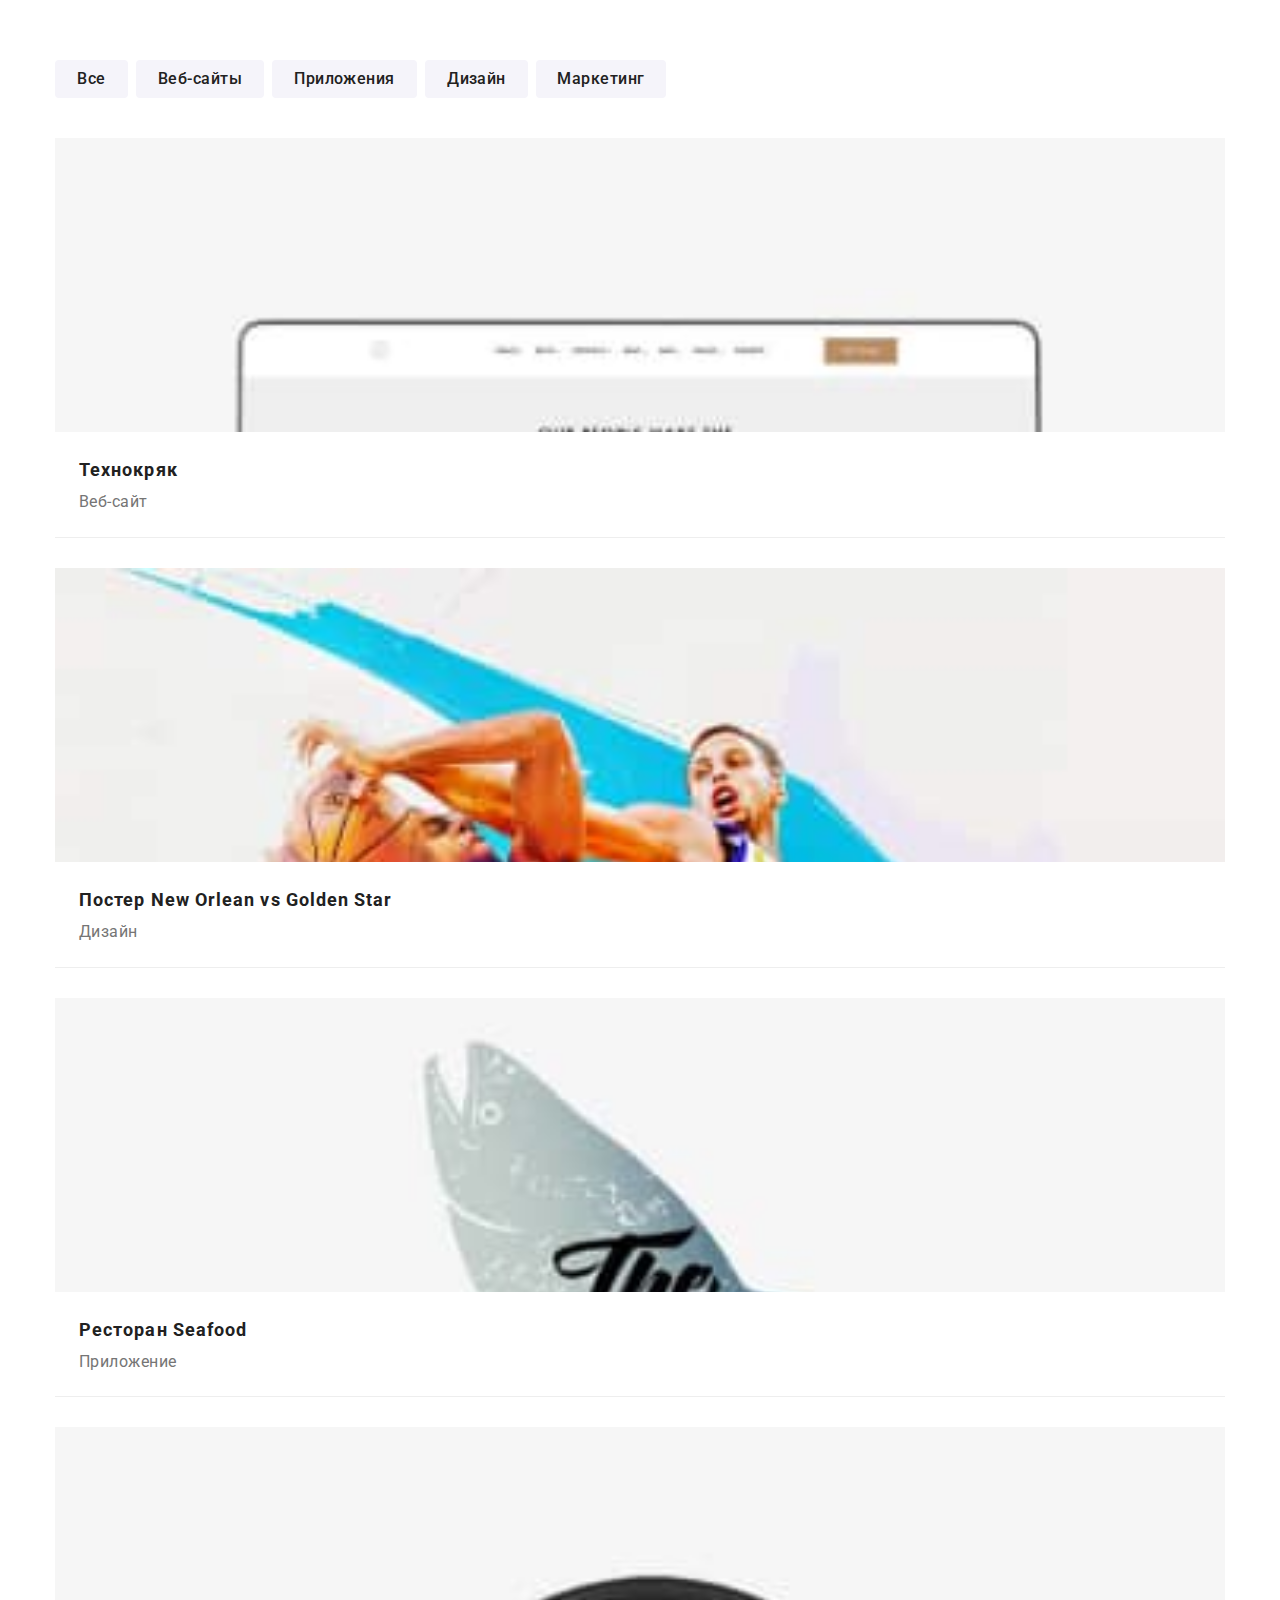
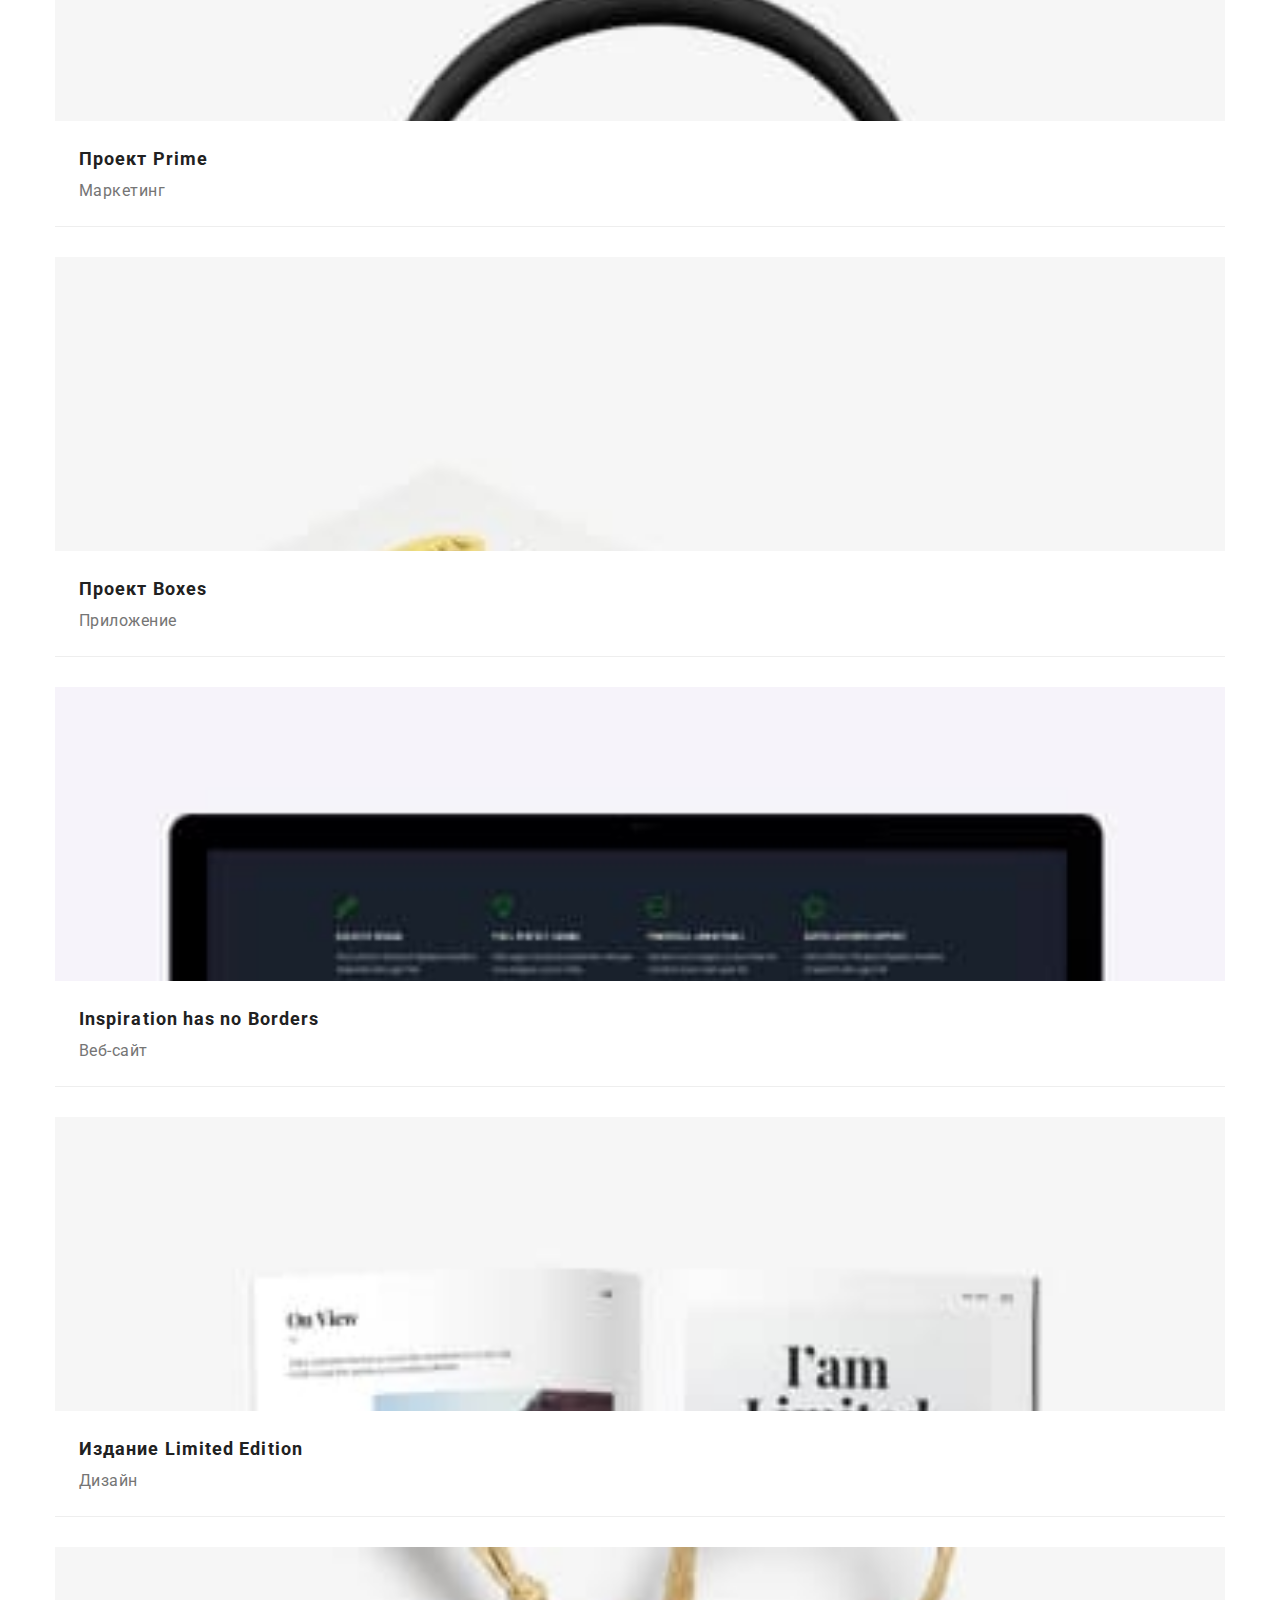
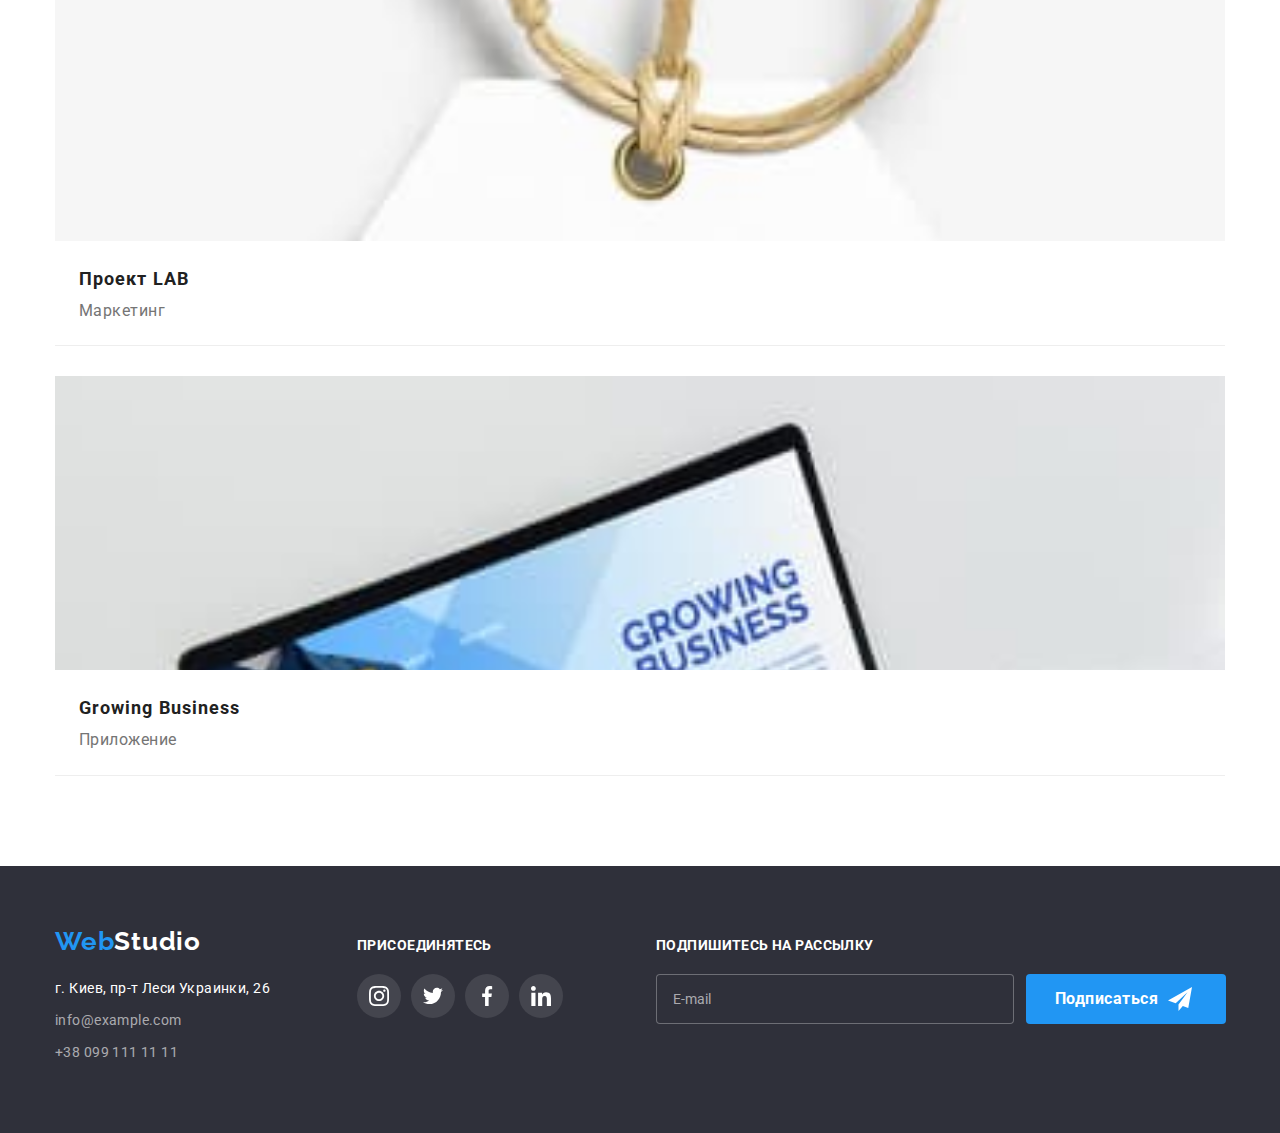
==== portfolio.html @ 0fc70d80 "Страница портфолио версия мобильного" ====
<!DOCTYPE html>
<html lang="ru">
  <head>
    <meta charset="UTF-8" />
    <meta http-equiv="X-UA-Compatible" content="IE=edge" />
    <meta name="viewport" content="width=device-width, initial-scale=1.0" />
    <title>WebStudio</title>
    <link
      href="https://fonts.googleapis.com/css2?family=Raleway:wght@700&family=Roboto:wght@400;500;700;900&display=swap"
      rel="stylesheet"
    />
    <link
      rel="stylesheet"
      href="https://cdnjs.cloudflare.com/ajax/libs/modern-normalize/1.1.0/modern-normalize.min.css"
    />
    <link rel="stylesheet" href="./css/main.min.css" />
  </head>
  <body>
    <!--Шапка сайта-->
    <!--<header class="header">
      <div class="container header-nav">
        <nav class="wrapper-nav">
          <a href="https://WebStudio.com" class="logo list"
            ><span class="logo__web">Web</span>Studio</a
          >
          <ul class="site-nav list">
            <li class="site-nav__item">
              <a href="./index.html" class="site-nav__link list">Студия</a>
            </li>
            <li class="site-nav__item">
              <a href="./portfolio.html" class="site-nav__link current list"
                >Портфолио</a
              >
            </li>
            <li class="site-nav__item">
              <a href="" class="site-nav__link list">Контакты</a>
            </li>
          </ul>
        </nav>
        <ul class="auth-nav list">
          <li class="auth-nav__item">
            <a href="mailto:info@devstudio.com" class="auth-nav__link list">
              <span class="auth-nav__icon">
                <svg width="20" height="20">
                  <use href="./img/icons.svg#envelope"></use>
                </svg>
              </span>
              info@devstudio.com
            </a>
          </li>
          <li class="auth-nav__item">
            <a href="tel:+38-096-111-11-11" class="auth-nav__link list">
              <span class="auth-nav__icon">
                <svg width="20" height="20">
                  <use href="./img/icons.svg#smartphone"></use>
                </svg>
              </span>
              +38 096 111 11 11
            </a>
          </li>
        </ul>
      </div>
    </header>-->
    <!--Уникальный контент страницы-->
    <main>
      <section class="section-portfolio">
        <div class="container">
          <h1 hidden>Портфолио</h1>
          <ul class="portfolio-button list">
            <li class="item">
              <button type="button" class="button button-all">Все</button>
            </li>
            <li class="item">
              <button type="button" class="button button-websaite">
                Веб-сайты
              </button>
            </li>
            <li class="item">
              <button type="button" class="button button-applications">
                Приложения
              </button>
            </li>
            <li class="item">
              <button type="button" class="button button-design">Дизайн</button>
            </li>
            <li class="item">
              <button type="button" class="button button-marketing">
                Маркетинг
              </button>
            </li>
          </ul>
          <ul class="portfolio-list list">
            <li class="portfolio-item item">
              <a href="" class="portfolio-link list">
                <div class="portfolio-thumb">
                  <img
                    class="portfolio-card"
                    src="./img/laptop.jpg"
                    alt="Ноотбук"
                    width="370"
                  />
                  <p class="portfolio-action-text">
                    Ресурс предлагает комплексные предложения с разным уровнем
                    функционала и сервисов. Все это позволит посетителю получить
                    исчерпывающие сведения о компании или частном лице.
                  </p>
                </div>
                <div class="portfolio-title-text">
                  <h2 class="portfolio-title list">Технокряк</h2>
                  <p class="text-portfolio list">Веб-сайт</p>
                </div>
              </a>
            </li>
            <li class="portfolio-item item">
              <a href="" class="portfolio-link list">
                <div class="portfolio-thumb">
                  <img
                    class="portfolio-card"
                    src="./img/basketball.jpg"
                    alt="Двое мужчин играют в баскетбол"
                    width="370"
                  />
                  <p class="portfolio-action-text">
                    Ресурс предлагает комплексные предложения с разным уровнем
                    функционала и сервисов. Все это позволит посетителю получить
                    исчерпывающие сведения о компании или частном лице.
                  </p>
                </div>
                <div class="portfolio-title-text">
                  <h2 class="portfolio-title list">
                    Постер New Orlean vs Golden Star
                  </h2>
                  <p class="text-portfolio list">Дизайн</p>
                </div>
              </a>
            </li>
            <li class="portfolio-item item">
              <a href="" class="portfolio-link list">
                <div class="portfolio-thumb">
                  <img
                    class="portfolio-card"
                    src="./img/restaurantlogo.jpg"
                    alt="Логотип ресторана"
                    width="370"
                  />
                  <p class="portfolio-action-text">
                    Ресурс предлагает комплексные предложения с разным уровнем
                    функционала и сервисов. Все это позволит посетителю получить
                    исчерпывающие сведения о компании или частном лице.
                  </p>
                </div>
                <div class="portfolio-title-text">
                  <h2 class="portfolio-title list">Ресторан Seafood</h2>
                  <p class="text-portfolio list">Приложение</p>
                </div>
              </a>
            </li>
            <li class="portfolio-item item">
              <a href="" class="portfolio-link list">
                <div class="portfolio-thumb">
                  <img
                    class="portfolio-card"
                    src="./img/headphones.jpg"
                    alt="Наушники"
                    width="370"
                  />
                  <p class="portfolio-action-text">
                    Ресурс предлагает комплексные предложения с разным уровнем
                    функционала и сервисов. Все это позволит посетителю получить
                    исчерпывающие сведения о компании или частном лице.
                  </p>
                </div>
                <div class="portfolio-title-text">
                  <h2 class="portfolio-title list">Проект Prime</h2>
                  <p class="text-portfolio list">Маркетинг</p>
                </div>
              </a>
            </li>
            <li class="portfolio-item item">
              <a href="" class="portfolio-link list">
                <div class="portfolio-thumb">
                  <img
                    class="portfolio-card"
                    src="./img/boxes.jpg"
                    alt="Две коробочки"
                    width="370"
                  />
                  <p class="portfolio-action-text">
                    Ресурс предлагает комплексные предложения с разным уровнем
                    функционала и сервисов. Все это позволит посетителю получить
                    исчерпывающие сведения о компании или частном лице.
                  </p>
                </div>
                <div class="portfolio-title-text">
                  <h2 class="portfolio-title list">Проект Boxes</h2>
                  <p class="text-portfolio list">Приложение</p>
                </div>
              </a>
            </li>
            <li class="portfolio-item item">
              <a href="" class="portfolio-link list">
                <div class="portfolio-thumb">
                  <img
                    class="portfolio-card"
                    src="./img/inspiration.jpg"
                    alt="Веб-сайт"
                    width="370"
                  />
                  <p class="portfolio-action-text">
                    Ресурс предлагает комплексные предложения с разным уровнем
                    функционала и сервисов. Все это позволит посетителю получить
                    исчерпывающие сведения о компании или частном лице.
                  </p>
                </div>
                <div class="portfolio-title-text">
                  <h2 class="portfolio-title list" lang="en">
                    Inspiration has no Borders
                  </h2>
                  <p class="text-portfolio list">Веб-сайт</p>
                </div>
              </a>
            </li>
            <li class="portfolio-item item">
              <a href="" class="portfolio-link list">
                <div class="portfolio-thumb">
                  <img
                    class="portfolio-card"
                    src="./img/edition.jpg"
                    alt="Страница журнала"
                    width="370"
                  />
                  <p class="portfolio-action-text">
                    Ресурс предлагает комплексные предложения с разным уровнем
                    функционала и сервисов. Все это позволит посетителю получить
                    исчерпывающие сведения о компании или частном лице.
                  </p>
                </div>
                <div class="portfolio-title-text">
                  <h2 class="portfolio-title list">Издание Limited Edition</h2>
                  <p class="text-portfolio list">Дизайн</p>
                </div>
              </a>
            </li>
            <li class="portfolio-item item">
              <a href="" class="portfolio-link list">
                <div class="portfolio-thumb">
                  <img
                    class="portfolio-card"
                    src="./img/labproject.jpg"
                    alt="Карточка с названием"
                    width="370"
                  />
                  <p class="portfolio-action-text">
                    Ресурс предлагает комплексные предложения с разным уровнем
                    функционала и сервисов. Все это позволит посетителю получить
                    исчерпывающие сведения о компании или частном лице.
                  </p>
                </div>
                <div class="portfolio-title-text">
                  <h2 class="portfolio-title list">Проект LAB</h2>
                  <p class="text-portfolio list">Маркетинг</p>
                </div>
              </a>
            </li>
            <li class="portfolio-item item">
              <a href="" class="portfolio-link list">
                <div class="portfolio-thumb">
                  <img
                    class="portfolio-card"
                    src="./img/growingbusiness.jpg"
                    alt="Человек работает за компьютером"
                    width="370"
                  />
                  <p class="portfolio-action-text">
                    Ресурс предлагает комплексные предложения с разным уровнем
                    функционала и сервисов. Все это позволит посетителю получить
                    исчерпывающие сведения о компании или частном лице.
                  </p>
                </div>
                <div class="portfolio-title-text">
                  <h2 class="portfolio-title list" lang="en">
                    Growing Business
                  </h2>
                  <p class="text-portfolio list">Приложение</p>
                </div>
              </a>
            </li>
          </ul>
        </div>
      </section>
    </main>
    <!--FOOTER-->
    <footer class="footer">
      <div class="footer-wrap container">
        <div class="footer-wrap__iner">
          <div class="footer-inner">
            <a href="https://WebStudio.com" class="logo footer-inner__logo list"
              ><span class="logo__web">Web</span>Studio</a
            >
            <address class="address">
              <ul class="address-list list">
                <li class="address-list__item">
                  <a
                    href="https://goo.gl/maps/mT76Hgf6RmnMrDRZ7"
                    target="_blank"
                    rel="noopener noindex nofollow"
                    class="address-list__adress list"
                    >г. Киев, пр-т Леси Украинки, 26</a
                  >
                </li>
                <li class="address-list__item">
                  <a
                    href="mailto:info@devstudio.com"
                    class="address-list__link list"
                    >info@example.com</a
                  >
                </li>
                <li class="address-list__item">
                  <a
                    href="tel:+38-096-111-11-11"
                    class="address-list__link list"
                    >+38 099 111 11 11</a
                  >
                </li>
              </ul>
            </address>
          </div>
          <div class="footer-soc">
            <h2 class="footer-soc__title">Присоединятесь</h2>
            <ul class="socials list">
              <li class="socials__item">
                <a href="" class="socials__link socials__link--color">
                  <svg width="20" height="20">
                    <use href="./img/icons.svg#instagram"></use>
                  </svg>
                </a>
              </li>
              <li class="socials__item">
                <a href="" class="socials__link socials__link--color">
                  <svg width="20" height="20">
                    <use href="./img/icons.svg#twitter"></use>
                  </svg>
                </a>
              </li>
              <li class="socials__item">
                <a href="" class="socials__link socials__link--color">
                  <svg width="20" height="20">
                    <use href="./img/icons.svg#facebook"></use>
                  </svg>
                </a>
              </li>
              <li class="socials__item">
                <a href="" class="socials__link socials__link--color">
                  <svg width="20" height="20">
                    <use href="./img/icons.svg#linkedin"></use>
                  </svg>
                </a>
              </li>
            </ul>
          </div>
        </div>
        <div
          class="footer-subscribe"
          role="group"
          aria-labelledby="footer-subscribe__title"
        >
          <h2 class="footer-subscribe__title" id="footer-subscribe__title">
            Подпишитесь на рассылку
          </h2>
          <label class="footer-subscribe__email">
            <input
              type="email"
              name="email"
              class="footer-subscribe__input"
              placeholder="E-mail"
              required
            />
          </label>
          <button type="submit" class="btn-primary btn-subscribe list">
            Подписаться
          </button>
        </div>
      </div>
    </footer>
  </body>
</html>
---- css/main.min.css ----
:root{--primary-text-color: #757575;--title-text-color: #212121;--accent-color: #2196f3;--footer-mail-tel-color: rgba(255, 255, 255, 0.6);--background-hero-footer-color: #2f303a;--background-page-color: #e5e5e5;--background-ourteam-color: #f5f4fa;--background-primary-color: #ffffff;--icon-primary-color: #afb1b8;--timing-function: cubic-bezier(0.4, 0, 0.2, 1)}body{background-color:var(--background-primary-color);color:var(--primary-text-color);font-family:Roboto,sans-serif;font-size:14px;line-height:1.7;letter-spacing:.03em}.list{list-style:none;text-decoration:none;padding:0;margin:0}h1,h2,h3,h4,h5,h6,p{margin:0;padding:0}img{margin:0;padding:0;display:block;width:100%;height:auto}.container{width:100%;padding:0 15px;margin:0 auto}@media screen and (min-width: 480px){.container{width:480px}}@media screen and (min-width: 768px){.container{width:768px}}@media screen and (min-width: 1200px){.container{width:1200px}}.title{font-weight:700;font-size:28px;line-height:1.19;text-align:center;letter-spacing:.03em;color:var(--title-text-color)}.btn-primary{width:200px;height:50px;border:none;border-radius:4px;background-color:var(--accent-color);color:var(--background-primary-color);cursor:pointer;font-weight:700;font-size:16px;line-height:1.86;letter-spacing:.03em}.logo{color:var(--title-text-color);font-family:"Raleway";font-style:normal;font-weight:700;font-size:24px;line-height:1.17;letter-spacing:.03em}.logo__web{color:var(--accent-color)}.header{background-color:var(--background-primary-color);border-bottom:1px solid var(--background-page-color)}.wrapper-nav{display:flex;align-items:center}.header-nav{display:flex;align-items:center}.site-nav{display:flex;align-items:center}.site-nav .site-nav__item:not(:last-child){margin-right:50px}.site-nav .site-nav__link{position:relative;display:block;padding:32px 0px 32px 0px;color:var(--title-text-color);font-weight:500;font-size:14px;line-height:1.14;letter-spacing:.02em;transition:color 250ms var(--timing-function)}.site-nav .site-nav__link::after{position:absolute;left:0;bottom:0;content:"";width:100%;height:4px;background-color:var(--accent-color);box-shadow:0px 4px 4px rgba(0,0,0,.25);border-radius:2px;opacity:0;transition:opacity 250ms var(--timing-function)}.site-nav .site-nav__link:hover,.site-nav .site-nav__link:focus{color:var(--accent-color)}.site-nav .site-nav__link.current{color:var(--accent-color)}.site-nav .site-nav__link.current::after{opacity:1}.auth-nav{display:flex;margin-left:auto}.auth-nav .auth-nav__item+.auth-nav__item{margin-left:50px}.auth-nav__link{display:flex;align-items:center;padding:32px 0px 32px 0px;color:var(--primary-text-color);font-weight:500;font-size:14px;line-height:1.14;letter-spacing:.02em;transition:color 250ms var(--timing-function)}.auth-nav__link:hover,.auth-nav__link:focus{color:var(--accent-color)}.auth-nav__icon{display:inline-flex;width:20px;height:20px;fill:currentColor;margin-right:10px}.hero{height:400px;padding:118px 0;text-align:center;background-color:#c4c4c4;background-image:linear-gradient(to right, rgba(47, 48, 58, 0.4), rgba(47, 48, 58, 0.4)),url("../img/heroimg.jpg");background-repeat:repeat;background-position:center;background-size:cover}@media screen and (min-width: 768px){.hero{padding:118px 200px}}@media screen and (min-width: 1200px){.hero{max-width:1600px;height:600px;padding:200px 0;margin-left:auto;margin-right:auto}}.hero__iner{display:flex;flex-direction:column;align-items:center}@media screen and (min-width: 768px){.hero__iner{width:max-content}}@media screen and (min-width: 1200px){.hero__iner{max-width:1200px}}.hero__title{display:inline-block;max-width:360px;margin:auto;margin-bottom:30px;color:var(--background-primary-color);font-weight:900;font-size:26px;line-height:1.62;letter-spacing:.06em;text-align:center;text-transform:uppercase}@media screen and (min-width: 768px){.hero__title{margin:0;margin-bottom:30px}}@media screen and (min-width: 1200px){.hero__title{max-width:696px;font-size:44px;line-height:1.36}}.section-advantages{padding-top:60px;padding-bottom:60px}@media screen and (min-width: 1200px){.section-advantages{padding:94px 0}}.advantages-content{margin-bottom:-30px}@media screen and (min-width: 768px){.advantages-content{display:flex;flex-wrap:wrap;margin-left:-30px}}.advantages-content__item{margin-bottom:30px}@media screen and (min-width: 768px){.advantages-content__item{width:calc(50% - 30px);margin-left:30px;margin-bottom:30px}}@media screen and (min-width: 1200px){.advantages-content__item{width:calc(25% - 30px)}}.advantages-content__title{color:var(--title-text-color);font-weight:700;font-size:14px;line-height:1.14;letter-spacing:.03em;text-transform:uppercase;text-align:center;margin-bottom:10px}@media screen and (min-width: 768px){.advantages-content__title{text-align:left}}.advantages-content__item--iconantenna::before{content:"";height:120px;margin-bottom:30px;display:block;background-position:center;background-size:70px 70px;background-color:#f4f5fa;background-image:url("../img/antenna.svg");background-repeat:no-repeat}.advantages-content__item--iconclock::before{content:"";margin:auto;height:120px;background-image:url("../img/clock.svg");background-repeat:no-repeat;display:block;background-position:center;background-size:70px 70px;background-color:#f4f5fa;margin-bottom:30px;background-repeat:no-repeat}.advantages-content__item--icondiagram::before{content:"";margin:auto;height:120px;background-image:url("../img/diagram.svg");background-repeat:no-repeat;display:block;background-position:center;background-size:70px 70px;background-color:#f4f5fa;margin-bottom:30px;background-repeat:no-repeat}.advantages-content__item--iconastronaut::before{content:"";margin:auto;height:120px;background-image:url("../img/astronaut.svg");background-repeat:no-repeat;display:block;background-position:center;background-size:70px 70px;background-color:#f4f5fa;margin-bottom:30px;background-repeat:no-repeat}.advantages-content__text{font-size:14px;line-height:1.71;letter-spacing:.03em}@media screen and (min-width: 768px){.advantages-content__text{height:75px}}.section-work{display:none;padding-bottom:94px}@media screen and (min-width: 1200px){.section-work{display:block}}.section-work__title{margin-bottom:50px}.work-list{display:flex}.work-item__inner{position:relative}.work-list .work-list__item+.work-list__item{margin-left:30px}.work-item__text{font-weight:700;font-size:14px;line-height:1.14;text-align:center;letter-spacing:.03em;text-transform:uppercase;color:var(--background-primary-color)}.work-text__inner{position:absolute;bottom:0;display:flex;align-items:center;justify-content:center;width:370px;height:70px;background-color:rgba(47,48,58,.8)}.section-team{padding-top:60px;padding-bottom:60px;background-color:var(--background-ourteam-color)}@media screen and (min-width: 480px){.section-team .container{max-width:480px}}@media screen and (min-width: 768px){.section-team .container{max-width:768px}}@media screen and (min-width: 1200px){.section-team{padding-top:94px;padding-bottom:94px}.section-team .container{max-width:1200px}}.team-list{margin-bottom:-30px}@media screen and (min-width: 768px){.team-list{display:flex;flex-wrap:wrap;margin-right:-30px}}.team-list__item{background-color:var(--background-primary-color);border-radius:0px 0px 4px 4px;box-shadow:0px 1px 3px rgba(0,0,0,.12),0px 1px 1px rgba(0,0,0,.14),0px 2px 1px rgba(0,0,0,.2);padding-bottom:24px;margin-bottom:30px}@media screen and (min-width: 768px){.team-list__item{width:calc(50% - 30px);margin-right:30px}}@media screen and (min-width: 1200px){.team-list__item{width:calc(25% - 30px)}}.team-title{margin-bottom:30px;color:var(--title-text-color)}@media screen and (min-width: 768px){.team-title{line-height:1.18}}@media screen and (min-width: 1200px){.team-title{font-size:36px;line-height:1.17}}.team-list__img{margin-bottom:30px}.team-list__name{margin-bottom:10px;color:var(--title-text-color);font-weight:500;font-size:16px;line-height:1.19;text-align:center}.team-list__desc{margin-bottom:16px;font-weight:400;font-size:16px;line-height:1.19;text-align:center}.socials{display:flex;justify-content:center;margin-right:-10px}.socials__item{margin-right:10px}.socials__link{width:44px;height:44px;background-color:var(--background-primary-color);fill:var(--icon-primary-color);border-radius:50%;display:flex;justify-content:center;align-items:center;transition:background-color 250ms var(--timing-function),fill 250ms var(--timing-function)}.socials__link:hover,.socials__link:focus{background-color:var(--accent-color);fill:var(--background-primary-color)}.section-clients{padding:60px 0}@media screen and (min-width: 480px){.section-clients .container{max-width:480px}}@media screen and (min-width: 768px){.section-clients .container{max-width:768px}}@media screen and (min-width: 1200px){.section-clients{padding:94px 0}.section-clients .container{max-width:1200px}}.clients-title{margin-bottom:30px}@media screen and (min-width: 768px){.clients-title{line-height:1.18}}@media screen and (min-width: 1200px){.clients-title{margin-bottom:50px;font-size:36px;line-height:1.17}}.clients-list{display:flex;flex-wrap:wrap;margin-left:-30px;margin-bottom:-30px}.clients-item{width:calc(50% - 30px);margin-left:30px;margin-bottom:30px}@media screen and (min-width: 768px){.clients-item{width:calc(33.3333333333% - 30px)}}@media screen and (min-width: 1200px){.clients-item{width:calc(16.6666666667% - 30px)}}.clients-link{max-width:210px;height:92px;border:1px solid #afb1b8;fill:#afb1b8;border-radius:4px;display:flex;justify-content:center;align-items:center;transition:border 250ms var(--timing-function),fill 250ms var(--timing-function)}@media screen and (min-width: 768px){.clients-link{max-width:226px}}.clients-link:hover,.clients-link:focus{border:1px solid var(--accent-color);fill:var(--accent-color)}.footer{padding-top:60px;padding-bottom:60px;background-color:var(--background-hero-footer-color)}.footer-wrap{text-align:center}@media screen and (min-width: 1200px){.footer-wrap{display:flex;text-align:start}}.footer-inner{margin-bottom:60px}@media screen and (min-width: 768px){.footer-inner{display:inline-block;min-width:232px;margin:0}}@media screen and (min-width: 1200px){.footer-inner{margin-right:70px}}@media screen and (min-width: 768px){.footer-wrap__iner{display:flex;justify-content:space-around;margin-bottom:60px}}@media screen and (min-width: 1200px){.footer-wrap__iner{margin-bottom:0}}.footer-inner__logo{display:inline-block;min-width:154px;margin-bottom:20px;color:var(--background-primary-color)}@media screen and (min-width: 1200px){.footer-inner__logo{height:31px;min-width:145px;margin-right:0;font-size:26px}}.address-list__item{margin-bottom:8px}.address-list__adress{color:var(--background-primary-color);font-style:normal}@media screen and (min-width: 1200px){.address-list__adress{max-width:100%}}.address-list__link{color:var(--footer-mail-tel-color);font-style:normal;transition:color 250ms var(--timing-function)}.address-list__link:hover,.address-list__link:focus{color:var(--accent-color)}.footer-soc{margin-bottom:60px}@media screen and (min-width: 768px){.footer-soc{display:inline-block;min-width:206px;padding-top:5px;margin:0}}@media screen and (min-width: 1200px){.footer-soc{padding-top:12px;margin-right:93px}}.footer-soc__title{font-weight:700;font-size:14px;line-height:1.14;text-transform:uppercase;color:var(--background-primary-color);margin-bottom:20px}.socials{margin-right:-10px}.socials__link--color{background-color:rgba(255,255,255,.1);fill:var(--background-primary-color);transition:background-color 250ms var(--timing-function)}.footer-subscribe{display:flex;flex-direction:column;align-items:center}@media screen and (min-width: 768px){.footer-subscribe{max-width:450px;margin-left:auto;margin-right:auto}}@media screen and (min-width: 1200px){.footer-subscribe{margin:0;position:relative;align-items:flex-start;min-width:570px;height:86px;margin-top:12px}}.footer-subscribe__title{margin-bottom:20px;font-size:14px;line-height:1.14;letter-spacing:.03em;text-transform:uppercase;color:var(--background-primary-color)}.footer-subscribe__email{width:100%}@media screen and (min-width: 1200px){.footer-subscribe__email{max-width:358px}}.footer-subscribe__input{padding-left:16px;margin-bottom:20px;width:100%;height:50px;border:1px solid rgba(255,255,255,.3);border-radius:4px;color:var(--background-primary-color);background-color:var(--background-hero-footer-color)}@media screen and (min-width: 1200px){.footer-subscribe__input{margin-bottom:0}}.footer-subscribe__input::placeholder{font-family:"Roboto";font-style:normal;color:rgba(255,255,255,.6)}.btn-subscribe{padding-top:10px;padding-bottom:10px;padding-left:29px;display:flex;align-items:center;text-align:center}@media screen and (min-width: 1200px){.btn-subscribe{position:absolute;bottom:0;right:0}}.btn-subscribe::after{content:"";display:inline-block;width:24px;height:24px;margin-left:10px;background-image:url("../img/iconsend.svg");background-repeat:no-repeat}.backdrop{position:fixed;top:0;left:0;width:100%;height:100%;background-color:rgba(0,0,0,.2);opacity:1;transition:opacity 250ms var(--timing-function)}.backdrop.is-hidden{opacity:0;pointer-events:none}.backdrop.is-hidden .modal{transform:translate(-50%, -50%) scale(1.1)}.modal{position:absolute;top:50%;left:50%;padding:40px;width:528px;height:581px;background-color:var(--background-primary-color);box-shadow:0px 1px 3px rgba(0,0,0,.12),0px 1px 1px rgba(0,0,0,.14),0px 2px 1px rgba(0,0,0,.2);border-radius:4px;transform:translate(-50%, -50%) scale(1);transition:transform 250ms var(--timing-function)}.modal-button{position:absolute;top:0;right:0;width:30px;height:30px;display:flex;justify-content:center;align-items:center;background-color:var(--background-primary-color);border:1px solid rgba(0,0,0,.1);border-radius:50%;padding:6px 0;margin-top:8px;margin-right:8px;transform:rotate(0);transition:transform 250ms var(--timing-function)}.modal-button:hover{cursor:pointer;transform:rotate(180deg);fill:#2196f3}.modal-titel{margin-bottom:12px;font-weight:700;font-size:20px;line-height:1.15;text-align:center;letter-spacing:.03em;color:#212121}.modal-field{display:flex;flex-direction:column}.modal-field__label{position:relative}.modal-field__text{display:block;margin-bottom:4px;font-size:12px;line-height:1.17;letter-spacing:.01em;color:var(--primary-text-color)}.modal-field__inner{position:relative;margin:0 0 10px 0}.modal-field__label--margin{margin:0 0 20px 0}.modal-field__item{position:relative}.modal-field__input{width:100%;margin:0;padding:10px 0px 10px 42px;outline:none;border:1px solid rgba(33,33,33,.2);border-radius:4px;padding-left:35px;transition:border 250ms var(--timing-function)}.modal-field__icon{position:absolute;top:50%;left:12px;transform:translateY(-50%);display:inline-block;width:18px;height:18px;fill:#212121;transition:fill 250ms var(--timing-function)}.modal-field__input:focus{border:1px solid #2196f3;cursor:pointer}.modal-field__input:focus~.modal-field__icon{fill:#2196f3}.textarea{width:100%;height:120px;padding:12px 16px;outline:none;border:1px solid rgba(33,33,33,.2);border-radius:4px;resize:none}.textarea:placeholder-shown{font-size:12px;line-height:1.17;letter-spacing:.01em;padding:12px 16px}.checkbox-label{position:relative;display:flex;align-items:center;margin:0 auto 30px}.checkbox-label__input{position:absolute;width:1px;height:1px;margin:-1px;border:0;padding:0;clip:rect(0 0 0 0);overflow:hidden}.checkbox-label__icon{display:flex;align-items:center;width:16px;height:15px;margin-right:6px;fill:rgba(0,0,0,0);border:3px solid #212121;border-radius:4px;background-color:#fff;transition:background-color 250ms var(--timing-function),fill 250ms var(--timing-function)}.checkbox-label__input:checked+.checkbox-label__icon{background-color:#2196f3;border:none;fill:var(--background-primary-color)}.checkbox-label__text{color:var(--primary-text-color)}.checkbox-label__desc{color:var(--accent-color);text-decoration:underline}.modal-btn{padding:10px 55px;margin:auto;box-shadow:0px 4px 4px rgba(0,0,0,.15);border-radius:4px}.btn-primary__text{display:block;letter-spacing:.06em}.section-portfolio{padding-top:60px;padding-bottom:60px}.portfolio-button{display:flex;flex-wrap:wrap;margin-left:-8px;margin-bottom:25px}.portfolio-button .item{margin-left:8px;margin-bottom:15px}.button{display:block;padding:0;border:none;border-radius:4px;background-color:var(--background-ourteam-color);color:var(--title-text-color);cursor:pointer;font-family:Roboto,sans-serif;font-weight:500;font-size:16px;line-height:1.6;text-align:center;letter-spacing:.03em;transition:background-color 250ms var(--timing-function),color 250ms var(--timing-function)}.button:hover,.button:focus{background-color:var(--accent-color);color:var(--background-primary-color);box-shadow:0px 3px 1px rgba(0,0,0,.1),0px 1px 2px rgba(0,0,0,.08),0px 2px 2px rgba(0,0,0,.12)}.item .button-all{width:73px;height:38px}.item .button-websaite{width:128px;height:38px}.item .button-applications{width:145px;height:38px}.item .button-design{width:103px;height:38px}.item .button-marketing{width:130px;height:38px}.portfolio-item{margin-bottom:30px;border-bottom:1px solid #eee}.portfolio-link:hover{box-shadow:0px 1px 1px rgba(0,0,0,.12),0px 4px 4px rgba(0,0,0,.06),1px 4px 6px rgba(0,0,0,.16)}.portfolio-title{color:var(--title-text-color);font-weight:700;font-size:18px;line-height:2;letter-spacing:.06em}.portfolio-title-text{padding:20px 24px}.text-portfolio{color:var(--primary-text-color);font-size:16px;line-height:1.8;letter-spacing:.03em}.portfolio-thumb{height:294px;position:relative;overflow:hidden}.portfolio-action-text{position:absolute;top:0;width:100%;height:100%;font-weight:400;font-size:18px;line-height:1.6;letter-spacing:.03em;color:#fff;background-color:rgba(33,150,243,.9);padding:77px 24px;transform:translateY(100%);transition:transform 250ms var(--timing-function)}.portfolio-link:hover .portfolio-action-text,.portfolio-link:focus .portfolio-action-text{transform:translateY(0)}/*# sourceMappingURL=main.min.css.map */
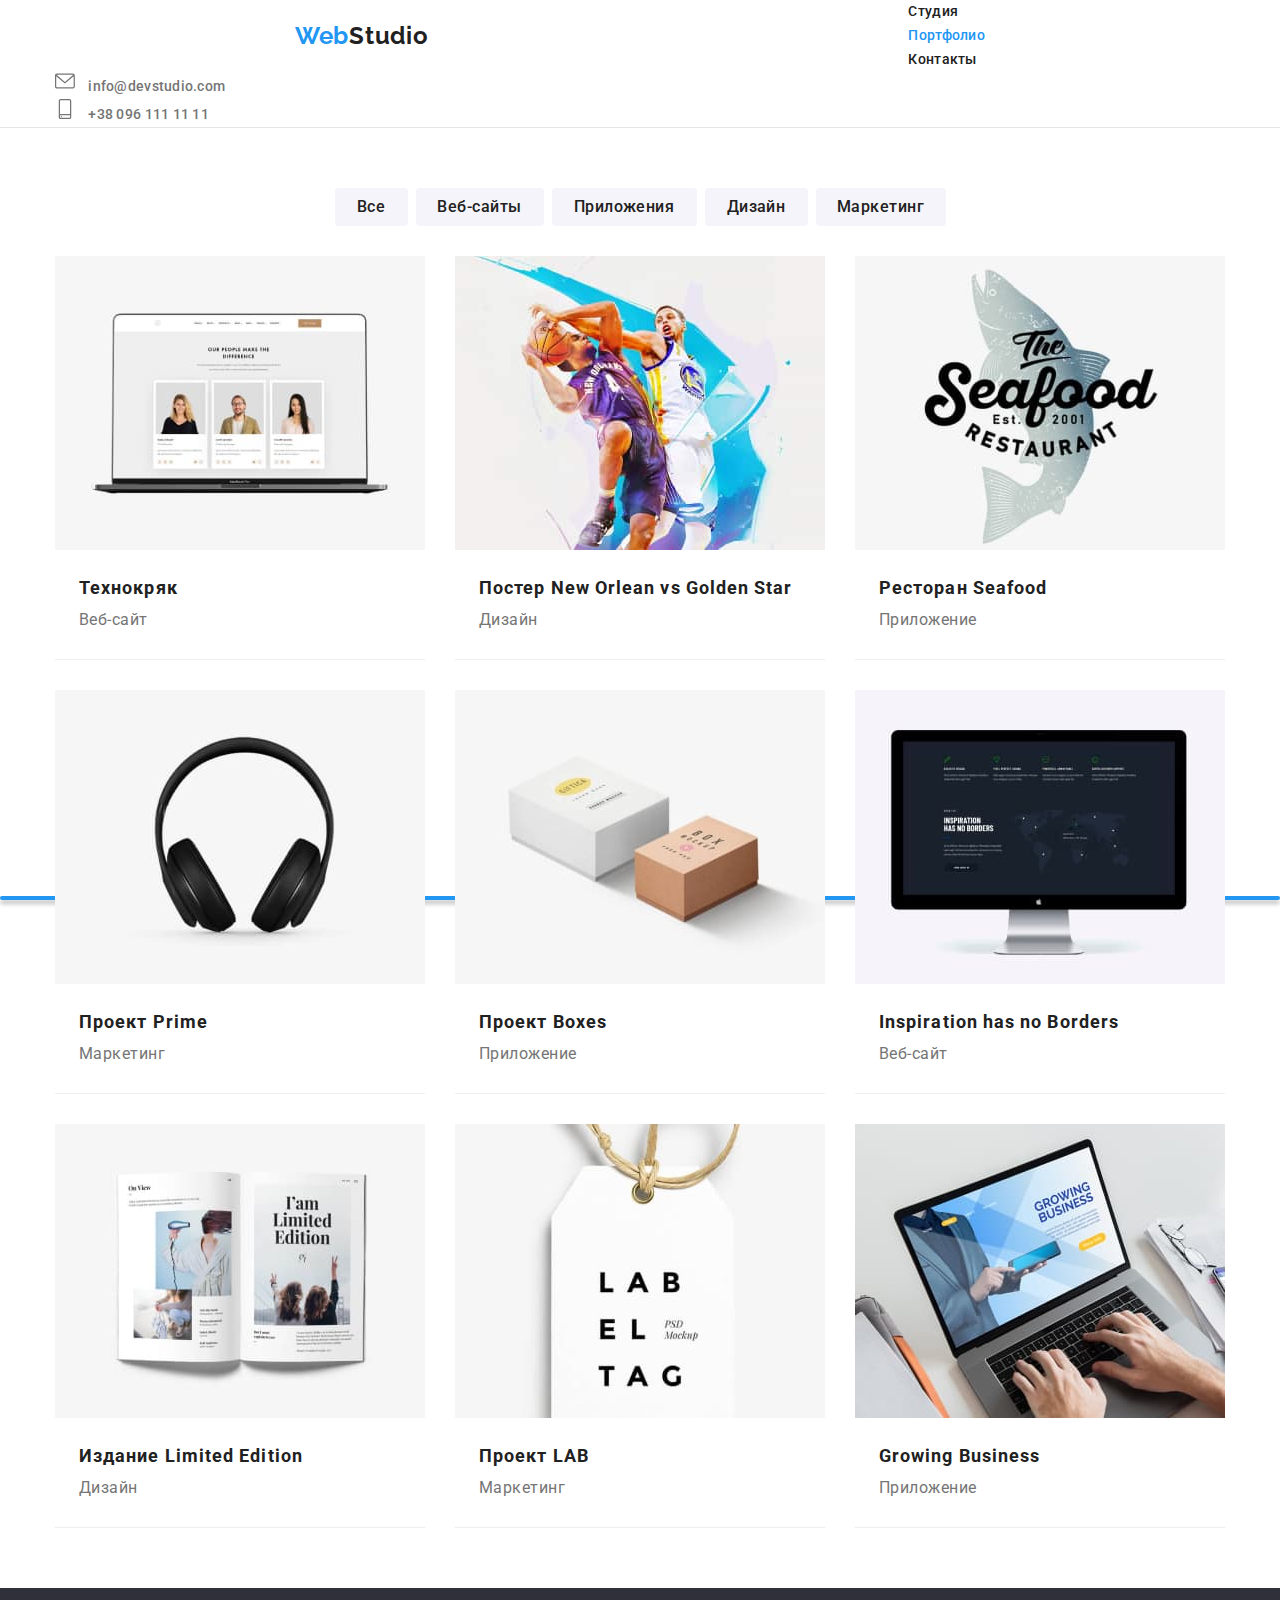
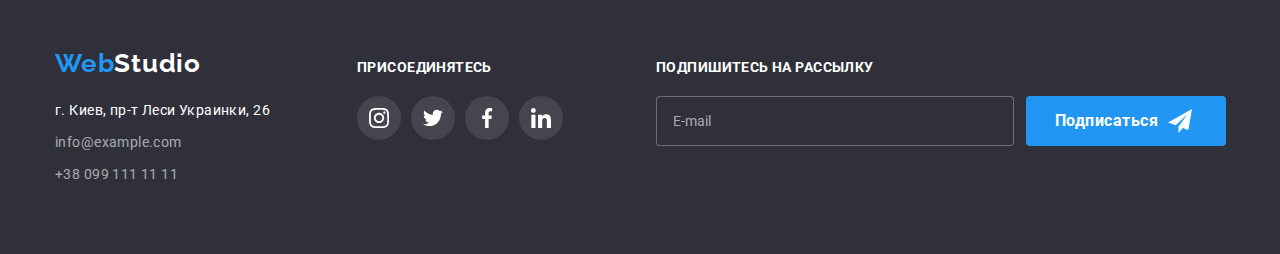
==== commit 38f206d9: "Хедер поставлены иконки моб меню, скачан скрипт" ====
--- a/portfolio.html
+++ b/portfolio.html
@@ -17,7 +17,7 @@
   </head>
   <body>
     <!--Шапка сайта-->
-    <!--<header class="header">
+    <header class="header">
       <div class="container header-nav">
         <nav class="wrapper-nav">
           <a href="https://WebStudio.com" class="logo list"
@@ -60,7 +60,7 @@
           </li>
         </ul>
       </div>
-    </header>-->
+    </header>
     <!--Уникальный контент страницы-->
     <main>
       <section class="section-portfolio">
--- a/css/main.min.css
+++ b/css/main.min.css
@@ -1 +1 @@
-:root{--primary-text-color: #757575;--title-text-color: #212121;--accent-color: #2196f3;--footer-mail-tel-color: rgba(255, 255, 255, 0.6);--background-hero-footer-color: #2f303a;--background-page-color: #e5e5e5;--background-ourteam-color: #f5f4fa;--background-primary-color: #ffffff;--icon-primary-color: #afb1b8;--timing-function: cubic-bezier(0.4, 0, 0.2, 1)}body{background-color:var(--background-primary-color);color:var(--primary-text-color);font-family:Roboto,sans-serif;font-size:14px;line-height:1.7;letter-spacing:.03em}.list{list-style:none;text-decoration:none;padding:0;margin:0}h1,h2,h3,h4,h5,h6,p{margin:0;padding:0}img{margin:0;padding:0;display:block;width:100%;height:auto}.container{width:100%;padding:0 15px;margin:0 auto}@media screen and (min-width: 480px){.container{width:480px}}@media screen and (min-width: 768px){.container{width:768px}}@media screen and (min-width: 1200px){.container{width:1200px}}.title{font-weight:700;font-size:28px;line-height:1.19;text-align:center;letter-spacing:.03em;color:var(--title-text-color)}.btn-primary{width:200px;height:50px;border:none;border-radius:4px;background-color:var(--accent-color);color:var(--background-primary-color);cursor:pointer;font-weight:700;font-size:16px;line-height:1.86;letter-spacing:.03em}.logo{color:var(--title-text-color);font-family:"Raleway";font-style:normal;font-weight:700;font-size:24px;line-height:1.17;letter-spacing:.03em}.logo__web{color:var(--accent-color)}.header{background-color:var(--background-primary-color);border-bottom:1px solid var(--background-page-color)}.wrapper-nav{display:flex;align-items:center}.header-nav{display:flex;align-items:center}.site-nav{display:flex;align-items:center}.site-nav .site-nav__item:not(:last-child){margin-right:50px}.site-nav .site-nav__link{position:relative;display:block;padding:32px 0px 32px 0px;color:var(--title-text-color);font-weight:500;font-size:14px;line-height:1.14;letter-spacing:.02em;transition:color 250ms var(--timing-function)}.site-nav .site-nav__link::after{position:absolute;left:0;bottom:0;content:"";width:100%;height:4px;background-color:var(--accent-color);box-shadow:0px 4px 4px rgba(0,0,0,.25);border-radius:2px;opacity:0;transition:opacity 250ms var(--timing-function)}.site-nav .site-nav__link:hover,.site-nav .site-nav__link:focus{color:var(--accent-color)}.site-nav .site-nav__link.current{color:var(--accent-color)}.site-nav .site-nav__link.current::after{opacity:1}.auth-nav{display:flex;margin-left:auto}.auth-nav .auth-nav__item+.auth-nav__item{margin-left:50px}.auth-nav__link{display:flex;align-items:center;padding:32px 0px 32px 0px;color:var(--primary-text-color);font-weight:500;font-size:14px;line-height:1.14;letter-spacing:.02em;transition:color 250ms var(--timing-function)}.auth-nav__link:hover,.auth-nav__link:focus{color:var(--accent-color)}.auth-nav__icon{display:inline-flex;width:20px;height:20px;fill:currentColor;margin-right:10px}.hero{height:400px;padding:118px 0;text-align:center;background-color:#c4c4c4;background-image:linear-gradient(to right, rgba(47, 48, 58, 0.4), rgba(47, 48, 58, 0.4)),url("../img/heroimg.jpg");background-repeat:repeat;background-position:center;background-size:cover}@media screen and (min-width: 768px){.hero{padding:118px 200px}}@media screen and (min-width: 1200px){.hero{max-width:1600px;height:600px;padding:200px 0;margin-left:auto;margin-right:auto}}.hero__iner{display:flex;flex-direction:column;align-items:center}@media screen and (min-width: 768px){.hero__iner{width:max-content}}@media screen and (min-width: 1200px){.hero__iner{max-width:1200px}}.hero__title{display:inline-block;max-width:360px;margin:auto;margin-bottom:30px;color:var(--background-primary-color);font-weight:900;font-size:26px;line-height:1.62;letter-spacing:.06em;text-align:center;text-transform:uppercase}@media screen and (min-width: 768px){.hero__title{margin:0;margin-bottom:30px}}@media screen and (min-width: 1200px){.hero__title{max-width:696px;font-size:44px;line-height:1.36}}.section-advantages{padding-top:60px;padding-bottom:60px}@media screen and (min-width: 1200px){.section-advantages{padding:94px 0}}.advantages-content{margin-bottom:-30px}@media screen and (min-width: 768px){.advantages-content{display:flex;flex-wrap:wrap;margin-left:-30px}}.advantages-content__item{margin-bottom:30px}@media screen and (min-width: 768px){.advantages-content__item{width:calc(50% - 30px);margin-left:30px;margin-bottom:30px}}@media screen and (min-width: 1200px){.advantages-content__item{width:calc(25% - 30px)}}.advantages-content__title{color:var(--title-text-color);font-weight:700;font-size:14px;line-height:1.14;letter-spacing:.03em;text-transform:uppercase;text-align:center;margin-bottom:10px}@media screen and (min-width: 768px){.advantages-content__title{text-align:left}}.advantages-content__item--iconantenna::before{content:"";height:120px;margin-bottom:30px;display:block;background-position:center;background-size:70px 70px;background-color:#f4f5fa;background-image:url("../img/antenna.svg");background-repeat:no-repeat}.advantages-content__item--iconclock::before{content:"";margin:auto;height:120px;background-image:url("../img/clock.svg");background-repeat:no-repeat;display:block;background-position:center;background-size:70px 70px;background-color:#f4f5fa;margin-bottom:30px;background-repeat:no-repeat}.advantages-content__item--icondiagram::before{content:"";margin:auto;height:120px;background-image:url("../img/diagram.svg");background-repeat:no-repeat;display:block;background-position:center;background-size:70px 70px;background-color:#f4f5fa;margin-bottom:30px;background-repeat:no-repeat}.advantages-content__item--iconastronaut::before{content:"";margin:auto;height:120px;background-image:url("../img/astronaut.svg");background-repeat:no-repeat;display:block;background-position:center;background-size:70px 70px;background-color:#f4f5fa;margin-bottom:30px;background-repeat:no-repeat}.advantages-content__text{font-size:14px;line-height:1.71;letter-spacing:.03em}@media screen and (min-width: 768px){.advantages-content__text{height:75px}}.section-work{display:none;padding-bottom:94px}@media screen and (min-width: 1200px){.section-work{display:block}}.section-work__title{margin-bottom:50px}.work-list{display:flex}.work-item__inner{position:relative}.work-list .work-list__item+.work-list__item{margin-left:30px}.work-item__text{font-weight:700;font-size:14px;line-height:1.14;text-align:center;letter-spacing:.03em;text-transform:uppercase;color:var(--background-primary-color)}.work-text__inner{position:absolute;bottom:0;display:flex;align-items:center;justify-content:center;width:370px;height:70px;background-color:rgba(47,48,58,.8)}.section-team{padding-top:60px;padding-bottom:60px;background-color:var(--background-ourteam-color)}@media screen and (min-width: 480px){.section-team .container{max-width:480px}}@media screen and (min-width: 768px){.section-team .container{max-width:768px}}@media screen and (min-width: 1200px){.section-team{padding-top:94px;padding-bottom:94px}.section-team .container{max-width:1200px}}.team-list{margin-bottom:-30px}@media screen and (min-width: 768px){.team-list{display:flex;flex-wrap:wrap;margin-right:-30px}}.team-list__item{background-color:var(--background-primary-color);border-radius:0px 0px 4px 4px;box-shadow:0px 1px 3px rgba(0,0,0,.12),0px 1px 1px rgba(0,0,0,.14),0px 2px 1px rgba(0,0,0,.2);padding-bottom:24px;margin-bottom:30px}@media screen and (min-width: 768px){.team-list__item{width:calc(50% - 30px);margin-right:30px}}@media screen and (min-width: 1200px){.team-list__item{width:calc(25% - 30px)}}.team-title{margin-bottom:30px;color:var(--title-text-color)}@media screen and (min-width: 768px){.team-title{line-height:1.18}}@media screen and (min-width: 1200px){.team-title{font-size:36px;line-height:1.17}}.team-list__img{margin-bottom:30px}.team-list__name{margin-bottom:10px;color:var(--title-text-color);font-weight:500;font-size:16px;line-height:1.19;text-align:center}.team-list__desc{margin-bottom:16px;font-weight:400;font-size:16px;line-height:1.19;text-align:center}.socials{display:flex;justify-content:center;margin-right:-10px}.socials__item{margin-right:10px}.socials__link{width:44px;height:44px;background-color:var(--background-primary-color);fill:var(--icon-primary-color);border-radius:50%;display:flex;justify-content:center;align-items:center;transition:background-color 250ms var(--timing-function),fill 250ms var(--timing-function)}.socials__link:hover,.socials__link:focus{background-color:var(--accent-color);fill:var(--background-primary-color)}.section-clients{padding:60px 0}@media screen and (min-width: 480px){.section-clients .container{max-width:480px}}@media screen and (min-width: 768px){.section-clients .container{max-width:768px}}@media screen and (min-width: 1200px){.section-clients{padding:94px 0}.section-clients .container{max-width:1200px}}.clients-title{margin-bottom:30px}@media screen and (min-width: 768px){.clients-title{line-height:1.18}}@media screen and (min-width: 1200px){.clients-title{margin-bottom:50px;font-size:36px;line-height:1.17}}.clients-list{display:flex;flex-wrap:wrap;margin-left:-30px;margin-bottom:-30px}.clients-item{width:calc(50% - 30px);margin-left:30px;margin-bottom:30px}@media screen and (min-width: 768px){.clients-item{width:calc(33.3333333333% - 30px)}}@media screen and (min-width: 1200px){.clients-item{width:calc(16.6666666667% - 30px)}}.clients-link{max-width:210px;height:92px;border:1px solid #afb1b8;fill:#afb1b8;border-radius:4px;display:flex;justify-content:center;align-items:center;transition:border 250ms var(--timing-function),fill 250ms var(--timing-function)}@media screen and (min-width: 768px){.clients-link{max-width:226px}}.clients-link:hover,.clients-link:focus{border:1px solid var(--accent-color);fill:var(--accent-color)}.footer{padding-top:60px;padding-bottom:60px;background-color:var(--background-hero-footer-color)}.footer-wrap{text-align:center}@media screen and (min-width: 1200px){.footer-wrap{display:flex;text-align:start}}.footer-inner{margin-bottom:60px}@media screen and (min-width: 768px){.footer-inner{display:inline-block;min-width:232px;margin:0}}@media screen and (min-width: 1200px){.footer-inner{margin-right:70px}}@media screen and (min-width: 768px){.footer-wrap__iner{display:flex;justify-content:space-around;margin-bottom:60px}}@media screen and (min-width: 1200px){.footer-wrap__iner{margin-bottom:0}}.footer-inner__logo{display:inline-block;min-width:154px;margin-bottom:20px;color:var(--background-primary-color)}@media screen and (min-width: 1200px){.footer-inner__logo{height:31px;min-width:145px;margin-right:0;font-size:26px}}.address-list__item{margin-bottom:8px}.address-list__adress{color:var(--background-primary-color);font-style:normal}@media screen and (min-width: 1200px){.address-list__adress{max-width:100%}}.address-list__link{color:var(--footer-mail-tel-color);font-style:normal;transition:color 250ms var(--timing-function)}.address-list__link:hover,.address-list__link:focus{color:var(--accent-color)}.footer-soc{margin-bottom:60px}@media screen and (min-width: 768px){.footer-soc{display:inline-block;min-width:206px;padding-top:5px;margin:0}}@media screen and (min-width: 1200px){.footer-soc{padding-top:12px;margin-right:93px}}.footer-soc__title{font-weight:700;font-size:14px;line-height:1.14;text-transform:uppercase;color:var(--background-primary-color);margin-bottom:20px}.socials{margin-right:-10px}.socials__link--color{background-color:rgba(255,255,255,.1);fill:var(--background-primary-color);transition:background-color 250ms var(--timing-function)}.footer-subscribe{display:flex;flex-direction:column;align-items:center}@media screen and (min-width: 768px){.footer-subscribe{max-width:450px;margin-left:auto;margin-right:auto}}@media screen and (min-width: 1200px){.footer-subscribe{margin:0;position:relative;align-items:flex-start;min-width:570px;height:86px;margin-top:12px}}.footer-subscribe__title{margin-bottom:20px;font-size:14px;line-height:1.14;letter-spacing:.03em;text-transform:uppercase;color:var(--background-primary-color)}.footer-subscribe__email{width:100%}@media screen and (min-width: 1200px){.footer-subscribe__email{max-width:358px}}.footer-subscribe__input{padding-left:16px;margin-bottom:20px;width:100%;height:50px;border:1px solid rgba(255,255,255,.3);border-radius:4px;color:var(--background-primary-color);background-color:var(--background-hero-footer-color)}@media screen and (min-width: 1200px){.footer-subscribe__input{margin-bottom:0}}.footer-subscribe__input::placeholder{font-family:"Roboto";font-style:normal;color:rgba(255,255,255,.6)}.btn-subscribe{padding-top:10px;padding-bottom:10px;padding-left:29px;display:flex;align-items:center;text-align:center}@media screen and (min-width: 1200px){.btn-subscribe{position:absolute;bottom:0;right:0}}.btn-subscribe::after{content:"";display:inline-block;width:24px;height:24px;margin-left:10px;background-image:url("../img/iconsend.svg");background-repeat:no-repeat}.backdrop{position:fixed;top:0;left:0;width:100%;height:100%;background-color:rgba(0,0,0,.2);opacity:1;transition:opacity 250ms var(--timing-function)}.backdrop.is-hidden{opacity:0;pointer-events:none}.backdrop.is-hidden .modal{transform:translate(-50%, -50%) scale(1.1)}.modal{position:absolute;top:50%;left:50%;padding:40px;width:528px;height:581px;background-color:var(--background-primary-color);box-shadow:0px 1px 3px rgba(0,0,0,.12),0px 1px 1px rgba(0,0,0,.14),0px 2px 1px rgba(0,0,0,.2);border-radius:4px;transform:translate(-50%, -50%) scale(1);transition:transform 250ms var(--timing-function)}.modal-button{position:absolute;top:0;right:0;width:30px;height:30px;display:flex;justify-content:center;align-items:center;background-color:var(--background-primary-color);border:1px solid rgba(0,0,0,.1);border-radius:50%;padding:6px 0;margin-top:8px;margin-right:8px;transform:rotate(0);transition:transform 250ms var(--timing-function)}.modal-button:hover{cursor:pointer;transform:rotate(180deg);fill:#2196f3}.modal-titel{margin-bottom:12px;font-weight:700;font-size:20px;line-height:1.15;text-align:center;letter-spacing:.03em;color:#212121}.modal-field{display:flex;flex-direction:column}.modal-field__label{position:relative}.modal-field__text{display:block;margin-bottom:4px;font-size:12px;line-height:1.17;letter-spacing:.01em;color:var(--primary-text-color)}.modal-field__inner{position:relative;margin:0 0 10px 0}.modal-field__label--margin{margin:0 0 20px 0}.modal-field__item{position:relative}.modal-field__input{width:100%;margin:0;padding:10px 0px 10px 42px;outline:none;border:1px solid rgba(33,33,33,.2);border-radius:4px;padding-left:35px;transition:border 250ms var(--timing-function)}.modal-field__icon{position:absolute;top:50%;left:12px;transform:translateY(-50%);display:inline-block;width:18px;height:18px;fill:#212121;transition:fill 250ms var(--timing-function)}.modal-field__input:focus{border:1px solid #2196f3;cursor:pointer}.modal-field__input:focus~.modal-field__icon{fill:#2196f3}.textarea{width:100%;height:120px;padding:12px 16px;outline:none;border:1px solid rgba(33,33,33,.2);border-radius:4px;resize:none}.textarea:placeholder-shown{font-size:12px;line-height:1.17;letter-spacing:.01em;padding:12px 16px}.checkbox-label{position:relative;display:flex;align-items:center;margin:0 auto 30px}.checkbox-label__input{position:absolute;width:1px;height:1px;margin:-1px;border:0;padding:0;clip:rect(0 0 0 0);overflow:hidden}.checkbox-label__icon{display:flex;align-items:center;width:16px;height:15px;margin-right:6px;fill:rgba(0,0,0,0);border:3px solid #212121;border-radius:4px;background-color:#fff;transition:background-color 250ms var(--timing-function),fill 250ms var(--timing-function)}.checkbox-label__input:checked+.checkbox-label__icon{background-color:#2196f3;border:none;fill:var(--background-primary-color)}.checkbox-label__text{color:var(--primary-text-color)}.checkbox-label__desc{color:var(--accent-color);text-decoration:underline}.modal-btn{padding:10px 55px;margin:auto;box-shadow:0px 4px 4px rgba(0,0,0,.15);border-radius:4px}.btn-primary__text{display:block;letter-spacing:.06em}.section-portfolio{padding-top:60px;padding-bottom:60px}.portfolio-button{display:flex;flex-wrap:wrap;margin-left:-8px;margin-bottom:25px}.portfolio-button .item{margin-left:8px;margin-bottom:15px}.button{display:block;padding:0;border:none;border-radius:4px;background-color:var(--background-ourteam-color);color:var(--title-text-color);cursor:pointer;font-family:Roboto,sans-serif;font-weight:500;font-size:16px;line-height:1.6;text-align:center;letter-spacing:.03em;transition:background-color 250ms var(--timing-function),color 250ms var(--timing-function)}.button:hover,.button:focus{background-color:var(--accent-color);color:var(--background-primary-color);box-shadow:0px 3px 1px rgba(0,0,0,.1),0px 1px 2px rgba(0,0,0,.08),0px 2px 2px rgba(0,0,0,.12)}.item .button-all{width:73px;height:38px}.item .button-websaite{width:128px;height:38px}.item .button-applications{width:145px;height:38px}.item .button-design{width:103px;height:38px}.item .button-marketing{width:130px;height:38px}.portfolio-item{margin-bottom:30px;border-bottom:1px solid #eee}.portfolio-link:hover{box-shadow:0px 1px 1px rgba(0,0,0,.12),0px 4px 4px rgba(0,0,0,.06),1px 4px 6px rgba(0,0,0,.16)}.portfolio-title{color:var(--title-text-color);font-weight:700;font-size:18px;line-height:2;letter-spacing:.06em}.portfolio-title-text{padding:20px 24px}.text-portfolio{color:var(--primary-text-color);font-size:16px;line-height:1.8;letter-spacing:.03em}.portfolio-thumb{height:294px;position:relative;overflow:hidden}.portfolio-action-text{position:absolute;top:0;width:100%;height:100%;font-weight:400;font-size:18px;line-height:1.6;letter-spacing:.03em;color:#fff;background-color:rgba(33,150,243,.9);padding:77px 24px;transform:translateY(100%);transition:transform 250ms var(--timing-function)}.portfolio-link:hover .portfolio-action-text,.portfolio-link:focus .portfolio-action-text{transform:translateY(0)}/*# sourceMappingURL=main.min.css.map */+:root{--primary-text-color: #757575;--title-text-color: #212121;--accent-color: #2196f3;--footer-mail-tel-color: rgba(255, 255, 255, 0.6);--background-hero-footer-color: #2f303a;--background-page-color: #e5e5e5;--background-ourteam-color: #f5f4fa;--background-primary-color: #ffffff;--icon-primary-color: #afb1b8;--timing-function: cubic-bezier(0.4, 0, 0.2, 1)}body{background-color:var(--background-primary-color);color:var(--primary-text-color);font-family:Roboto,sans-serif;font-size:14px;line-height:1.7;letter-spacing:.03em}.list{list-style:none;text-decoration:none;padding:0;margin:0}h1,h2,h3,h4,h5,h6,p{margin:0;padding:0}img{margin:0;padding:0;display:block;width:100%;height:auto}.container{width:100%;padding:0 15px;margin:0 auto}@media screen and (min-width: 480px){.container{width:480px}}@media screen and (min-width: 768px){.container{width:768px}}@media screen and (min-width: 1200px){.container{width:1200px}}.title{font-weight:700;font-size:28px;line-height:1.19;text-align:center;letter-spacing:.03em;color:var(--title-text-color)}.btn-primary{width:200px;height:50px;border:none;border-radius:4px;background-color:var(--accent-color);color:var(--background-primary-color);cursor:pointer;font-weight:700;font-size:16px;line-height:1.86;letter-spacing:.03em}.logo{color:var(--title-text-color);font-family:"Raleway";font-style:normal;font-weight:700;font-size:24px;line-height:1.17;letter-spacing:.03em}.logo__web{color:var(--accent-color)}.header{background-color:var(--background-primary-color);border-bottom:1px solid var(--background-page-color)}.wrapper-nav{display:flex;align-items:center;justify-content:space-around}.btn-mobmenu{display:inline-flex;padding:0;margin:0;border:none;background-color:rgba(0,0,0,0)}.btn-mobmenu.is-open .icon-close{display:block}.icon-close{display:none}.btn-mobmenu.is-open .icon-open{display:none}.site-nav .site-nav__link{color:var(--title-text-color);font-weight:500;font-size:14px;line-height:1.14;letter-spacing:.02em;transition:color 250ms var(--timing-function)}.site-nav .site-nav__link::after{position:absolute;left:0;bottom:0;content:"";width:100%;height:4px;background-color:var(--accent-color);box-shadow:0px 4px 4px rgba(0,0,0,.25);border-radius:2px;opacity:0;transition:opacity 250ms var(--timing-function)}.site-nav .site-nav__link:hover,.site-nav .site-nav__link:focus{color:var(--accent-color)}.site-nav .site-nav__link.current{color:var(--accent-color)}.site-nav .site-nav__link.current::after{opacity:1}.auth-nav__link{color:var(--primary-text-color);font-weight:500;font-size:14px;line-height:1.14;letter-spacing:.02em;transition:color 250ms var(--timing-function)}.auth-nav__link:hover,.auth-nav__link:focus{color:var(--accent-color)}.auth-nav__icon{display:inline-flex;width:20px;height:20px;fill:currentColor;margin-right:10px}.hero{height:400px;padding:118px 0;text-align:center;background-color:#c4c4c4;background-image:linear-gradient(to right, rgba(47, 48, 58, 0.4), rgba(47, 48, 58, 0.4)),url("../img/heroimg.jpg");background-repeat:repeat;background-position:center;background-size:cover}@media screen and (min-width: 768px){.hero{padding:118px 200px}}@media screen and (min-width: 1200px){.hero{max-width:1600px;height:600px;padding:200px 0;margin-left:auto;margin-right:auto}}.hero__iner{display:flex;flex-direction:column;align-items:center}@media screen and (min-width: 768px){.hero__iner{width:max-content}}@media screen and (min-width: 1200px){.hero__iner{max-width:1200px}}.hero__title{display:inline-block;max-width:360px;margin:auto;margin-bottom:30px;color:var(--background-primary-color);font-weight:900;font-size:26px;line-height:1.62;letter-spacing:.06em;text-align:center;text-transform:uppercase}@media screen and (min-width: 768px){.hero__title{margin:0;margin-bottom:30px}}@media screen and (min-width: 1200px){.hero__title{max-width:696px;font-size:44px;line-height:1.36}}.section-advantages{padding-top:60px;padding-bottom:60px}@media screen and (min-width: 1200px){.section-advantages{padding:94px 0}}.advantages-content{margin-bottom:-30px}@media screen and (min-width: 768px){.advantages-content{display:flex;flex-wrap:wrap;margin-left:-30px}}.advantages-content__item{margin-bottom:30px}@media screen and (min-width: 768px){.advantages-content__item{width:calc(50% - 30px);margin-left:30px;margin-bottom:30px}}@media screen and (min-width: 1200px){.advantages-content__item{width:calc(25% - 30px)}}.advantages-content__title{color:var(--title-text-color);font-weight:700;font-size:14px;line-height:1.14;letter-spacing:.03em;text-transform:uppercase;text-align:center;margin-bottom:10px}@media screen and (min-width: 768px){.advantages-content__title{text-align:left}}.advantages-content__item--iconantenna::before{content:"";height:120px;margin-bottom:30px;display:block;background-position:center;background-size:70px 70px;background-color:#f4f5fa;background-image:url("../img/antenna.svg");background-repeat:no-repeat}.advantages-content__item--iconclock::before{content:"";margin:auto;height:120px;background-image:url("../img/clock.svg");background-repeat:no-repeat;display:block;background-position:center;background-size:70px 70px;background-color:#f4f5fa;margin-bottom:30px;background-repeat:no-repeat}.advantages-content__item--icondiagram::before{content:"";margin:auto;height:120px;background-image:url("../img/diagram.svg");background-repeat:no-repeat;display:block;background-position:center;background-size:70px 70px;background-color:#f4f5fa;margin-bottom:30px;background-repeat:no-repeat}.advantages-content__item--iconastronaut::before{content:"";margin:auto;height:120px;background-image:url("../img/astronaut.svg");background-repeat:no-repeat;display:block;background-position:center;background-size:70px 70px;background-color:#f4f5fa;margin-bottom:30px;background-repeat:no-repeat}.advantages-content__text{font-size:14px;line-height:1.71;letter-spacing:.03em}@media screen and (min-width: 768px){.advantages-content__text{height:75px}}.section-work{display:none;padding-bottom:94px}@media screen and (min-width: 1200px){.section-work{display:block}}.section-work__title{margin-bottom:50px}.work-list{display:flex}.work-item__inner{position:relative}.work-list .work-list__item+.work-list__item{margin-left:30px}.work-item__text{font-weight:700;font-size:14px;line-height:1.14;text-align:center;letter-spacing:.03em;text-transform:uppercase;color:var(--background-primary-color)}.work-text__inner{position:absolute;bottom:0;display:flex;align-items:center;justify-content:center;width:370px;height:70px;background-color:rgba(47,48,58,.8)}.section-team{padding-top:60px;padding-bottom:60px;background-color:var(--background-ourteam-color)}@media screen and (min-width: 480px){.section-team .container{max-width:480px}}@media screen and (min-width: 768px){.section-team .container{max-width:768px}}@media screen and (min-width: 1200px){.section-team{padding-top:94px;padding-bottom:94px}.section-team .container{max-width:1200px}}.team-list{margin-bottom:-30px}@media screen and (min-width: 768px){.team-list{display:flex;flex-wrap:wrap;margin-right:-30px}}.team-list__item{background-color:var(--background-primary-color);border-radius:0px 0px 4px 4px;box-shadow:0px 1px 3px rgba(0,0,0,.12),0px 1px 1px rgba(0,0,0,.14),0px 2px 1px rgba(0,0,0,.2);padding-bottom:24px;margin-bottom:30px}@media screen and (min-width: 768px){.team-list__item{width:calc(50% - 30px);margin-right:30px}}@media screen and (min-width: 1200px){.team-list__item{width:calc(25% - 30px)}}.team-title{margin-bottom:30px;color:var(--title-text-color)}@media screen and (min-width: 768px){.team-title{line-height:1.18}}@media screen and (min-width: 1200px){.team-title{font-size:36px;line-height:1.17}}.team-list__img{margin-bottom:30px}.team-list__name{margin-bottom:10px;color:var(--title-text-color);font-weight:500;font-size:16px;line-height:1.19;text-align:center}.team-list__desc{margin-bottom:16px;font-weight:400;font-size:16px;line-height:1.19;text-align:center}.socials{display:flex;justify-content:center;margin-right:-10px}.socials__item{margin-right:10px}.socials__link{width:44px;height:44px;background-color:var(--background-primary-color);fill:var(--icon-primary-color);border-radius:50%;display:flex;justify-content:center;align-items:center;transition:background-color 250ms var(--timing-function),fill 250ms var(--timing-function)}.socials__link:hover,.socials__link:focus{background-color:var(--accent-color);fill:var(--background-primary-color)}.section-clients{padding:60px 0}@media screen and (min-width: 480px){.section-clients .container{max-width:480px}}@media screen and (min-width: 768px){.section-clients .container{max-width:768px}}@media screen and (min-width: 1200px){.section-clients{padding:94px 0}.section-clients .container{max-width:1200px}}.clients-title{margin-bottom:30px}@media screen and (min-width: 768px){.clients-title{line-height:1.18}}@media screen and (min-width: 1200px){.clients-title{margin-bottom:50px;font-size:36px;line-height:1.17}}.clients-list{display:flex;flex-wrap:wrap;margin-left:-30px;margin-bottom:-30px}.clients-item{width:calc(50% - 30px);margin-left:30px;margin-bottom:30px}@media screen and (min-width: 768px){.clients-item{width:calc(33.3333333333% - 30px)}}@media screen and (min-width: 1200px){.clients-item{width:calc(16.6666666667% - 30px)}}.clients-link{max-width:210px;height:92px;border:1px solid #afb1b8;fill:#afb1b8;border-radius:4px;display:flex;justify-content:center;align-items:center;transition:border 250ms var(--timing-function),fill 250ms var(--timing-function)}@media screen and (min-width: 768px){.clients-link{max-width:226px}}.clients-link:hover,.clients-link:focus{border:1px solid var(--accent-color);fill:var(--accent-color)}.footer{padding-top:60px;padding-bottom:60px;background-color:var(--background-hero-footer-color)}.footer-wrap{text-align:center}@media screen and (min-width: 1200px){.footer-wrap{display:flex;text-align:start}}.footer-inner{margin-bottom:60px}@media screen and (min-width: 768px){.footer-inner{display:inline-block;min-width:232px;margin:0}}@media screen and (min-width: 1200px){.footer-inner{margin-right:70px}}@media screen and (min-width: 768px){.footer-wrap__iner{display:flex;justify-content:space-around;margin-bottom:60px}}@media screen and (min-width: 1200px){.footer-wrap__iner{margin-bottom:0}}.footer-inner__logo{display:inline-block;min-width:154px;margin-bottom:20px;color:var(--background-primary-color)}@media screen and (min-width: 1200px){.footer-inner__logo{height:31px;min-width:145px;margin-right:0;font-size:26px}}.address-list__item{margin-bottom:8px}.address-list__adress{color:var(--background-primary-color);font-style:normal}@media screen and (min-width: 1200px){.address-list__adress{max-width:100%}}.address-list__link{color:var(--footer-mail-tel-color);font-style:normal;transition:color 250ms var(--timing-function)}.address-list__link:hover,.address-list__link:focus{color:var(--accent-color)}.footer-soc{margin-bottom:60px}@media screen and (min-width: 768px){.footer-soc{display:inline-block;min-width:206px;padding-top:5px;margin:0}}@media screen and (min-width: 1200px){.footer-soc{padding-top:12px;margin-right:93px}}.footer-soc__title{font-weight:700;font-size:14px;line-height:1.14;text-transform:uppercase;color:var(--background-primary-color);margin-bottom:20px}.socials{margin-right:-10px}.socials__link--color{background-color:rgba(255,255,255,.1);fill:var(--background-primary-color);transition:background-color 250ms var(--timing-function)}.footer-subscribe{display:flex;flex-direction:column;align-items:center}@media screen and (min-width: 768px){.footer-subscribe{max-width:450px;margin-left:auto;margin-right:auto}}@media screen and (min-width: 1200px){.footer-subscribe{margin:0;position:relative;align-items:flex-start;min-width:570px;height:86px;margin-top:12px}}.footer-subscribe__title{margin-bottom:20px;font-size:14px;line-height:1.14;letter-spacing:.03em;text-transform:uppercase;color:var(--background-primary-color)}.footer-subscribe__email{width:100%}@media screen and (min-width: 1200px){.footer-subscribe__email{max-width:358px}}.footer-subscribe__input{padding-left:16px;margin-bottom:20px;width:100%;height:50px;border:1px solid rgba(255,255,255,.3);border-radius:4px;color:var(--background-primary-color);background-color:var(--background-hero-footer-color)}@media screen and (min-width: 1200px){.footer-subscribe__input{margin-bottom:0}}.footer-subscribe__input::placeholder{font-family:"Roboto";font-style:normal;color:rgba(255,255,255,.6)}.btn-subscribe{padding-top:10px;padding-bottom:10px;padding-left:29px;display:flex;align-items:center;text-align:center}@media screen and (min-width: 1200px){.btn-subscribe{position:absolute;bottom:0;right:0}}.btn-subscribe::after{content:"";display:inline-block;width:24px;height:24px;margin-left:10px;background-image:url("../img/iconsend.svg");background-repeat:no-repeat}.backdrop{position:fixed;top:0;left:0;width:100%;height:100%;background-color:rgba(0,0,0,.2);opacity:1;transition:opacity 250ms var(--timing-function)}.backdrop.is-hidden{opacity:0;pointer-events:none}.backdrop.is-hidden .modal{transform:translate(-50%, -50%) scale(1.1)}.modal{position:absolute;top:50%;left:50%;padding:40px;width:528px;height:581px;background-color:var(--background-primary-color);box-shadow:0px 1px 3px rgba(0,0,0,.12),0px 1px 1px rgba(0,0,0,.14),0px 2px 1px rgba(0,0,0,.2);border-radius:4px;transform:translate(-50%, -50%) scale(1);transition:transform 250ms var(--timing-function)}.modal-button{position:absolute;top:0;right:0;width:30px;height:30px;display:flex;justify-content:center;align-items:center;background-color:var(--background-primary-color);border:1px solid rgba(0,0,0,.1);border-radius:50%;padding:6px 0;margin-top:8px;margin-right:8px;transform:rotate(0);transition:transform 250ms var(--timing-function)}.modal-button:hover{cursor:pointer;transform:rotate(180deg);fill:#2196f3}.modal-titel{margin-bottom:12px;font-weight:700;font-size:20px;line-height:1.15;text-align:center;letter-spacing:.03em;color:#212121}.modal-field{display:flex;flex-direction:column}.modal-field__label{position:relative}.modal-field__text{display:block;margin-bottom:4px;font-size:12px;line-height:1.17;letter-spacing:.01em;color:var(--primary-text-color)}.modal-field__inner{position:relative;margin:0 0 10px 0}.modal-field__label--margin{margin:0 0 20px 0}.modal-field__item{position:relative}.modal-field__input{width:100%;margin:0;padding:10px 0px 10px 42px;outline:none;border:1px solid rgba(33,33,33,.2);border-radius:4px;padding-left:35px;transition:border 250ms var(--timing-function)}.modal-field__icon{position:absolute;top:50%;left:12px;transform:translateY(-50%);display:inline-block;width:18px;height:18px;fill:#212121;transition:fill 250ms var(--timing-function)}.modal-field__input:focus{border:1px solid #2196f3;cursor:pointer}.modal-field__input:focus~.modal-field__icon{fill:#2196f3}.textarea{width:100%;height:120px;padding:12px 16px;outline:none;border:1px solid rgba(33,33,33,.2);border-radius:4px;resize:none}.textarea:placeholder-shown{font-size:12px;line-height:1.17;letter-spacing:.01em;padding:12px 16px}.checkbox-label{position:relative;display:flex;align-items:center;margin:0 auto 30px}.checkbox-label__input{position:absolute;width:1px;height:1px;margin:-1px;border:0;padding:0;clip:rect(0 0 0 0);overflow:hidden}.checkbox-label__icon{display:flex;align-items:center;width:16px;height:15px;margin-right:6px;fill:rgba(0,0,0,0);border:3px solid #212121;border-radius:4px;background-color:#fff;transition:background-color 250ms var(--timing-function),fill 250ms var(--timing-function)}.checkbox-label__input:checked+.checkbox-label__icon{background-color:#2196f3;border:none;fill:var(--background-primary-color)}.checkbox-label__text{color:var(--primary-text-color)}.checkbox-label__desc{color:var(--accent-color);text-decoration:underline}.modal-btn{padding:10px 55px;margin:auto;box-shadow:0px 4px 4px rgba(0,0,0,.15);border-radius:4px}.btn-primary__text{display:block;letter-spacing:.06em}.section-portfolio{padding-top:60px;padding-bottom:60px}.portfolio-button{display:flex;flex-wrap:wrap;margin-left:-8px;margin-bottom:25px}@media screen and (min-width: 768px){.portfolio-button{flex-wrap:nowrap;padding-bottom:16px;margin-bottom:14px;justify-content:center}}.portfolio-button .item{margin-left:8px;margin-bottom:15px}@media screen and (min-width: 768px){.portfolio-button .item{margin-bottom:0}}.button{display:block;padding:0;border:none;border-radius:4px;background-color:var(--background-ourteam-color);color:var(--title-text-color);cursor:pointer;font-family:Roboto,sans-serif;font-weight:500;font-size:16px;line-height:1.6;text-align:center;letter-spacing:.03em;transition:background-color 250ms var(--timing-function),color 250ms var(--timing-function)}.button:hover,.button:focus{background-color:var(--accent-color);color:var(--background-primary-color);box-shadow:0px 3px 1px rgba(0,0,0,.1),0px 1px 2px rgba(0,0,0,.08),0px 2px 2px rgba(0,0,0,.12)}.item .button-all{width:73px;height:38px}.item .button-websaite{width:128px;height:38px}.item .button-applications{width:145px;height:38px}.item .button-design{width:103px;height:38px}.item .button-marketing{width:130px;height:38px}@media screen and (min-width: 768px){.portfolio-list{display:flex;flex-wrap:wrap;margin-right:-30px;margin-bottom:-30px}}.portfolio-item{margin-bottom:30px;border-bottom:1px solid #eee}@media screen and (min-width: 768px){.portfolio-item{margin-right:30px;width:calc(50% - 30px);height:440px}}@media screen and (min-width: 1200px){.portfolio-item{width:calc(33.3333333333% - 30px);height:404px}}.portfolio-link:hover{box-shadow:0px 1px 1px rgba(0,0,0,.12),0px 4px 4px rgba(0,0,0,.06),1px 4px 6px rgba(0,0,0,.16)}.portfolio-title{color:var(--title-text-color);font-weight:700;font-size:18px;line-height:2;letter-spacing:.06em}.portfolio-title-text{padding:20px 24px}.text-portfolio{color:var(--primary-text-color);font-size:16px;line-height:1.8;letter-spacing:.03em}.portfolio-thumb{height:294px;position:relative;overflow:hidden}.portfolio-action-text{position:absolute;top:0;width:100%;height:100%;font-weight:400;font-size:18px;line-height:1.6;letter-spacing:.03em;color:#fff;background-color:rgba(33,150,243,.9);padding:77px 24px;transform:translateY(100%);transition:transform 250ms var(--timing-function)}@media screen and (min-width: 768px){.portfolio-action-text{padding:49px 24px 77px 24px}}@media screen and (min-width: 1200px){.portfolio-action-text{padding:63px 24px}}.portfolio-link:hover .portfolio-action-text,.portfolio-link:focus .portfolio-action-text{transform:translateY(0)}/*# sourceMappingURL=main.min.css.map */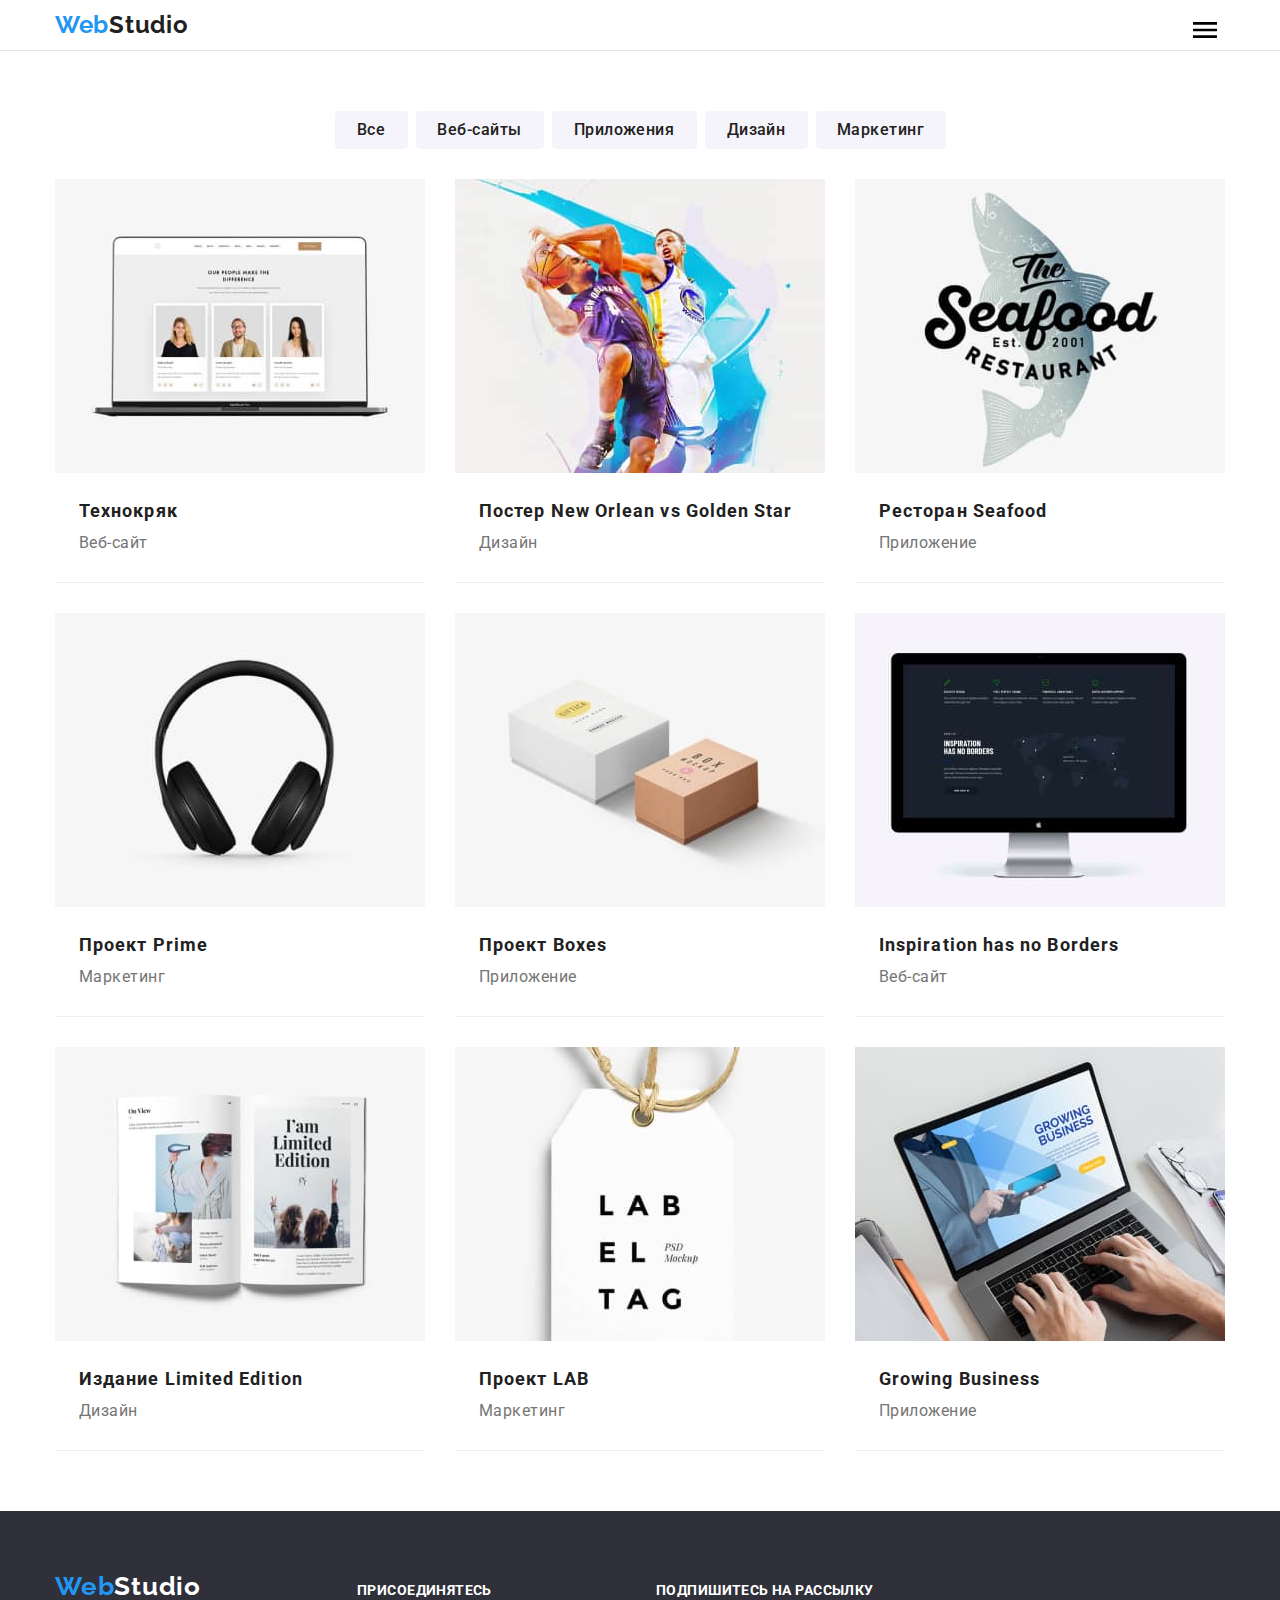
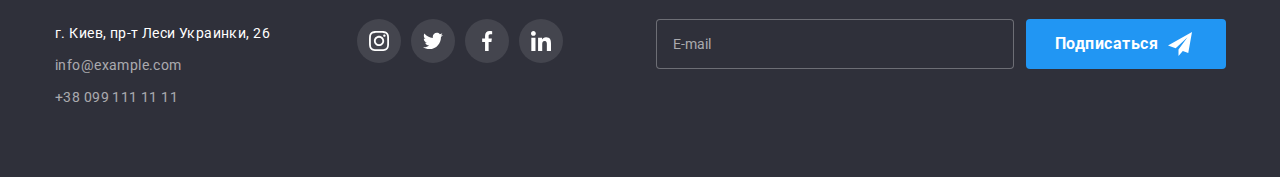
==== commit 7da84efd: "Мобильное меню работает на двух страницах" ====
--- a/portfolio.html
+++ b/portfolio.html
@@ -16,49 +16,100 @@
     <link rel="stylesheet" href="./css/main.min.css" />
   </head>
   <body>
-    <!--Шапка сайта-->
+    <!--HEADER-->
     <header class="header">
-      <div class="container header-nav">
-        <nav class="wrapper-nav">
-          <a href="https://WebStudio.com" class="logo list"
-            ><span class="logo__web">Web</span>Studio</a
+      <div class="wrapper-nav container">
+        <a href="https://WebStudio.com" class="logo list">
+          <span class="logo__web">Web</span>Studio
+        </a>
+        <button type="button" class="menu-open-btn is-hidden">
+          <svg
+            width="40"
+            height="40"
+            aria-label="Переключатель мобильного меню"
           >
-          <ul class="site-nav list">
-            <li class="site-nav__item">
-              <a href="./index.html" class="site-nav__link list">Студия</a>
-            </li>
-            <li class="site-nav__item">
-              <a href="./portfolio.html" class="site-nav__link current list"
-                >Портфолио</a
+            <use class="icon-open" href="./img/icons.svg#mobmenuopen"></use>
+          </svg>
+        </button>
+        <div class="mob-menu is-hidden">
+          <div class="container">
+            <button type="button" class="btn-mobmenu menu-close-btn">
+              <svg
+                width="40"
+                height="40"
+                aria-label="Переключатель мобильного меню"
               >
-            </li>
-            <li class="site-nav__item">
-              <a href="" class="site-nav__link list">Контакты</a>
-            </li>
-          </ul>
-        </nav>
-        <ul class="auth-nav list">
-          <li class="auth-nav__item">
-            <a href="mailto:info@devstudio.com" class="auth-nav__link list">
-              <span class="auth-nav__icon">
-                <svg width="20" height="20">
-                  <use href="./img/icons.svg#envelope"></use>
-                </svg>
-              </span>
-              info@devstudio.com
-            </a>
-          </li>
-          <li class="auth-nav__item">
-            <a href="tel:+38-096-111-11-11" class="auth-nav__link list">
-              <span class="auth-nav__icon">
-                <svg width="20" height="20">
-                  <use href="./img/icons.svg#smartphone"></use>
-                </svg>
-              </span>
-              +38 096 111 11 11
-            </a>
-          </li>
-        </ul>
+                <use
+                  class="icon-close"
+                  href="./img/icons.svg#closemobmenu"
+                ></use>
+              </svg>
+            </button>
+            <nav class="header-nav container">
+              <ul class="site-nav container list">
+                <li class="site-nav__item">
+                  <a href="./index.html" class="site-nav__link list">Студия</a>
+                </li>
+                <li class="site-nav__item">
+                  <a href="./portfolio.html" class="site-nav__link current list"
+                    >Портфолио</a
+                  >
+                </li>
+                <li class="site-nav__item">
+                  <a href="" class="site-nav__link list">Контакты</a>
+                </li>
+              </ul>
+            </nav>
+            <ul class="auth-nav container list">
+              <li class="auth-nav__item">
+                <a
+                  href="mailto:info@devstudio.com"
+                  class="auth-nav__link auth-nav__link--email list"
+                >
+                  <span class="auth-nav__icon">
+                    <svg width="20" height="20">
+                      <use href="./img/icons.svg#envelope"></use>
+                    </svg>
+                  </span>
+                  info@devstudio.com
+                </a>
+              </li>
+              <li class="auth-nav__item">
+                <a
+                  href="tel:+38-096-111-11-11"
+                  class="auth-nav__link auth-nav__link--telcolor list"
+                >
+                  <span class="auth-nav__icon">
+                    <svg width="20" height="20">
+                      <use href="./img/icons.svg#smartphone"></use>
+                    </svg>
+                  </span>
+                  +38 096 111 11 11
+                </a>
+              </li>
+            </ul>
+            <ul class="menu-soc__list container list">
+              <li class="menu-soc__item">
+                <a href="" class="menu-soc__link menu-soc__link--line list"
+                  >Instagram</a
+                >
+              </li>
+              <li class="menu-soc__item">
+                <a href="" class="menu-soc__link menu-soc__link--line list"
+                  >Twitter</a
+                >
+              </li>
+              <li class="menu-soc__item">
+                <a href="" class="menu-soc__link menu-soc__link--line list"
+                  >Facebook</a
+                >
+              </li>
+              <li class="menu-soc__item">
+                <a href="" class="menu-soc__link list">LinkedIn</a>
+              </li>
+            </ul>
+          </div>
+        </div>
       </div>
     </header>
     <!--Уникальный контент страницы-->
@@ -382,5 +433,6 @@
         </div>
       </div>
     </footer>
+    <script src="./js/menu.js"></script>
   </body>
 </html>
--- a/css/main.min.css
+++ b/css/main.min.css
@@ -1 +1 @@
-:root{--primary-text-color: #757575;--title-text-color: #212121;--accent-color: #2196f3;--footer-mail-tel-color: rgba(255, 255, 255, 0.6);--background-hero-footer-color: #2f303a;--background-page-color: #e5e5e5;--background-ourteam-color: #f5f4fa;--background-primary-color: #ffffff;--icon-primary-color: #afb1b8;--timing-function: cubic-bezier(0.4, 0, 0.2, 1)}body{background-color:var(--background-primary-color);color:var(--primary-text-color);font-family:Roboto,sans-serif;font-size:14px;line-height:1.7;letter-spacing:.03em}.list{list-style:none;text-decoration:none;padding:0;margin:0}h1,h2,h3,h4,h5,h6,p{margin:0;padding:0}img{margin:0;padding:0;display:block;width:100%;height:auto}.container{width:100%;padding:0 15px;margin:0 auto}@media screen and (min-width: 480px){.container{width:480px}}@media screen and (min-width: 768px){.container{width:768px}}@media screen and (min-width: 1200px){.container{width:1200px}}.title{font-weight:700;font-size:28px;line-height:1.19;text-align:center;letter-spacing:.03em;color:var(--title-text-color)}.btn-primary{width:200px;height:50px;border:none;border-radius:4px;background-color:var(--accent-color);color:var(--background-primary-color);cursor:pointer;font-weight:700;font-size:16px;line-height:1.86;letter-spacing:.03em}.logo{color:var(--title-text-color);font-family:"Raleway";font-style:normal;font-weight:700;font-size:24px;line-height:1.17;letter-spacing:.03em}.logo__web{color:var(--accent-color)}.header{background-color:var(--background-primary-color);border-bottom:1px solid var(--background-page-color)}.wrapper-nav{display:flex;align-items:center;justify-content:space-around}.btn-mobmenu{display:inline-flex;padding:0;margin:0;border:none;background-color:rgba(0,0,0,0)}.btn-mobmenu.is-open .icon-close{display:block}.icon-close{display:none}.btn-mobmenu.is-open .icon-open{display:none}.site-nav .site-nav__link{color:var(--title-text-color);font-weight:500;font-size:14px;line-height:1.14;letter-spacing:.02em;transition:color 250ms var(--timing-function)}.site-nav .site-nav__link::after{position:absolute;left:0;bottom:0;content:"";width:100%;height:4px;background-color:var(--accent-color);box-shadow:0px 4px 4px rgba(0,0,0,.25);border-radius:2px;opacity:0;transition:opacity 250ms var(--timing-function)}.site-nav .site-nav__link:hover,.site-nav .site-nav__link:focus{color:var(--accent-color)}.site-nav .site-nav__link.current{color:var(--accent-color)}.site-nav .site-nav__link.current::after{opacity:1}.auth-nav__link{color:var(--primary-text-color);font-weight:500;font-size:14px;line-height:1.14;letter-spacing:.02em;transition:color 250ms var(--timing-function)}.auth-nav__link:hover,.auth-nav__link:focus{color:var(--accent-color)}.auth-nav__icon{display:inline-flex;width:20px;height:20px;fill:currentColor;margin-right:10px}.hero{height:400px;padding:118px 0;text-align:center;background-color:#c4c4c4;background-image:linear-gradient(to right, rgba(47, 48, 58, 0.4), rgba(47, 48, 58, 0.4)),url("../img/heroimg.jpg");background-repeat:repeat;background-position:center;background-size:cover}@media screen and (min-width: 768px){.hero{padding:118px 200px}}@media screen and (min-width: 1200px){.hero{max-width:1600px;height:600px;padding:200px 0;margin-left:auto;margin-right:auto}}.hero__iner{display:flex;flex-direction:column;align-items:center}@media screen and (min-width: 768px){.hero__iner{width:max-content}}@media screen and (min-width: 1200px){.hero__iner{max-width:1200px}}.hero__title{display:inline-block;max-width:360px;margin:auto;margin-bottom:30px;color:var(--background-primary-color);font-weight:900;font-size:26px;line-height:1.62;letter-spacing:.06em;text-align:center;text-transform:uppercase}@media screen and (min-width: 768px){.hero__title{margin:0;margin-bottom:30px}}@media screen and (min-width: 1200px){.hero__title{max-width:696px;font-size:44px;line-height:1.36}}.section-advantages{padding-top:60px;padding-bottom:60px}@media screen and (min-width: 1200px){.section-advantages{padding:94px 0}}.advantages-content{margin-bottom:-30px}@media screen and (min-width: 768px){.advantages-content{display:flex;flex-wrap:wrap;margin-left:-30px}}.advantages-content__item{margin-bottom:30px}@media screen and (min-width: 768px){.advantages-content__item{width:calc(50% - 30px);margin-left:30px;margin-bottom:30px}}@media screen and (min-width: 1200px){.advantages-content__item{width:calc(25% - 30px)}}.advantages-content__title{color:var(--title-text-color);font-weight:700;font-size:14px;line-height:1.14;letter-spacing:.03em;text-transform:uppercase;text-align:center;margin-bottom:10px}@media screen and (min-width: 768px){.advantages-content__title{text-align:left}}.advantages-content__item--iconantenna::before{content:"";height:120px;margin-bottom:30px;display:block;background-position:center;background-size:70px 70px;background-color:#f4f5fa;background-image:url("../img/antenna.svg");background-repeat:no-repeat}.advantages-content__item--iconclock::before{content:"";margin:auto;height:120px;background-image:url("../img/clock.svg");background-repeat:no-repeat;display:block;background-position:center;background-size:70px 70px;background-color:#f4f5fa;margin-bottom:30px;background-repeat:no-repeat}.advantages-content__item--icondiagram::before{content:"";margin:auto;height:120px;background-image:url("../img/diagram.svg");background-repeat:no-repeat;display:block;background-position:center;background-size:70px 70px;background-color:#f4f5fa;margin-bottom:30px;background-repeat:no-repeat}.advantages-content__item--iconastronaut::before{content:"";margin:auto;height:120px;background-image:url("../img/astronaut.svg");background-repeat:no-repeat;display:block;background-position:center;background-size:70px 70px;background-color:#f4f5fa;margin-bottom:30px;background-repeat:no-repeat}.advantages-content__text{font-size:14px;line-height:1.71;letter-spacing:.03em}@media screen and (min-width: 768px){.advantages-content__text{height:75px}}.section-work{display:none;padding-bottom:94px}@media screen and (min-width: 1200px){.section-work{display:block}}.section-work__title{margin-bottom:50px}.work-list{display:flex}.work-item__inner{position:relative}.work-list .work-list__item+.work-list__item{margin-left:30px}.work-item__text{font-weight:700;font-size:14px;line-height:1.14;text-align:center;letter-spacing:.03em;text-transform:uppercase;color:var(--background-primary-color)}.work-text__inner{position:absolute;bottom:0;display:flex;align-items:center;justify-content:center;width:370px;height:70px;background-color:rgba(47,48,58,.8)}.section-team{padding-top:60px;padding-bottom:60px;background-color:var(--background-ourteam-color)}@media screen and (min-width: 480px){.section-team .container{max-width:480px}}@media screen and (min-width: 768px){.section-team .container{max-width:768px}}@media screen and (min-width: 1200px){.section-team{padding-top:94px;padding-bottom:94px}.section-team .container{max-width:1200px}}.team-list{margin-bottom:-30px}@media screen and (min-width: 768px){.team-list{display:flex;flex-wrap:wrap;margin-right:-30px}}.team-list__item{background-color:var(--background-primary-color);border-radius:0px 0px 4px 4px;box-shadow:0px 1px 3px rgba(0,0,0,.12),0px 1px 1px rgba(0,0,0,.14),0px 2px 1px rgba(0,0,0,.2);padding-bottom:24px;margin-bottom:30px}@media screen and (min-width: 768px){.team-list__item{width:calc(50% - 30px);margin-right:30px}}@media screen and (min-width: 1200px){.team-list__item{width:calc(25% - 30px)}}.team-title{margin-bottom:30px;color:var(--title-text-color)}@media screen and (min-width: 768px){.team-title{line-height:1.18}}@media screen and (min-width: 1200px){.team-title{font-size:36px;line-height:1.17}}.team-list__img{margin-bottom:30px}.team-list__name{margin-bottom:10px;color:var(--title-text-color);font-weight:500;font-size:16px;line-height:1.19;text-align:center}.team-list__desc{margin-bottom:16px;font-weight:400;font-size:16px;line-height:1.19;text-align:center}.socials{display:flex;justify-content:center;margin-right:-10px}.socials__item{margin-right:10px}.socials__link{width:44px;height:44px;background-color:var(--background-primary-color);fill:var(--icon-primary-color);border-radius:50%;display:flex;justify-content:center;align-items:center;transition:background-color 250ms var(--timing-function),fill 250ms var(--timing-function)}.socials__link:hover,.socials__link:focus{background-color:var(--accent-color);fill:var(--background-primary-color)}.section-clients{padding:60px 0}@media screen and (min-width: 480px){.section-clients .container{max-width:480px}}@media screen and (min-width: 768px){.section-clients .container{max-width:768px}}@media screen and (min-width: 1200px){.section-clients{padding:94px 0}.section-clients .container{max-width:1200px}}.clients-title{margin-bottom:30px}@media screen and (min-width: 768px){.clients-title{line-height:1.18}}@media screen and (min-width: 1200px){.clients-title{margin-bottom:50px;font-size:36px;line-height:1.17}}.clients-list{display:flex;flex-wrap:wrap;margin-left:-30px;margin-bottom:-30px}.clients-item{width:calc(50% - 30px);margin-left:30px;margin-bottom:30px}@media screen and (min-width: 768px){.clients-item{width:calc(33.3333333333% - 30px)}}@media screen and (min-width: 1200px){.clients-item{width:calc(16.6666666667% - 30px)}}.clients-link{max-width:210px;height:92px;border:1px solid #afb1b8;fill:#afb1b8;border-radius:4px;display:flex;justify-content:center;align-items:center;transition:border 250ms var(--timing-function),fill 250ms var(--timing-function)}@media screen and (min-width: 768px){.clients-link{max-width:226px}}.clients-link:hover,.clients-link:focus{border:1px solid var(--accent-color);fill:var(--accent-color)}.footer{padding-top:60px;padding-bottom:60px;background-color:var(--background-hero-footer-color)}.footer-wrap{text-align:center}@media screen and (min-width: 1200px){.footer-wrap{display:flex;text-align:start}}.footer-inner{margin-bottom:60px}@media screen and (min-width: 768px){.footer-inner{display:inline-block;min-width:232px;margin:0}}@media screen and (min-width: 1200px){.footer-inner{margin-right:70px}}@media screen and (min-width: 768px){.footer-wrap__iner{display:flex;justify-content:space-around;margin-bottom:60px}}@media screen and (min-width: 1200px){.footer-wrap__iner{margin-bottom:0}}.footer-inner__logo{display:inline-block;min-width:154px;margin-bottom:20px;color:var(--background-primary-color)}@media screen and (min-width: 1200px){.footer-inner__logo{height:31px;min-width:145px;margin-right:0;font-size:26px}}.address-list__item{margin-bottom:8px}.address-list__adress{color:var(--background-primary-color);font-style:normal}@media screen and (min-width: 1200px){.address-list__adress{max-width:100%}}.address-list__link{color:var(--footer-mail-tel-color);font-style:normal;transition:color 250ms var(--timing-function)}.address-list__link:hover,.address-list__link:focus{color:var(--accent-color)}.footer-soc{margin-bottom:60px}@media screen and (min-width: 768px){.footer-soc{display:inline-block;min-width:206px;padding-top:5px;margin:0}}@media screen and (min-width: 1200px){.footer-soc{padding-top:12px;margin-right:93px}}.footer-soc__title{font-weight:700;font-size:14px;line-height:1.14;text-transform:uppercase;color:var(--background-primary-color);margin-bottom:20px}.socials{margin-right:-10px}.socials__link--color{background-color:rgba(255,255,255,.1);fill:var(--background-primary-color);transition:background-color 250ms var(--timing-function)}.footer-subscribe{display:flex;flex-direction:column;align-items:center}@media screen and (min-width: 768px){.footer-subscribe{max-width:450px;margin-left:auto;margin-right:auto}}@media screen and (min-width: 1200px){.footer-subscribe{margin:0;position:relative;align-items:flex-start;min-width:570px;height:86px;margin-top:12px}}.footer-subscribe__title{margin-bottom:20px;font-size:14px;line-height:1.14;letter-spacing:.03em;text-transform:uppercase;color:var(--background-primary-color)}.footer-subscribe__email{width:100%}@media screen and (min-width: 1200px){.footer-subscribe__email{max-width:358px}}.footer-subscribe__input{padding-left:16px;margin-bottom:20px;width:100%;height:50px;border:1px solid rgba(255,255,255,.3);border-radius:4px;color:var(--background-primary-color);background-color:var(--background-hero-footer-color)}@media screen and (min-width: 1200px){.footer-subscribe__input{margin-bottom:0}}.footer-subscribe__input::placeholder{font-family:"Roboto";font-style:normal;color:rgba(255,255,255,.6)}.btn-subscribe{padding-top:10px;padding-bottom:10px;padding-left:29px;display:flex;align-items:center;text-align:center}@media screen and (min-width: 1200px){.btn-subscribe{position:absolute;bottom:0;right:0}}.btn-subscribe::after{content:"";display:inline-block;width:24px;height:24px;margin-left:10px;background-image:url("../img/iconsend.svg");background-repeat:no-repeat}.backdrop{position:fixed;top:0;left:0;width:100%;height:100%;background-color:rgba(0,0,0,.2);opacity:1;transition:opacity 250ms var(--timing-function)}.backdrop.is-hidden{opacity:0;pointer-events:none}.backdrop.is-hidden .modal{transform:translate(-50%, -50%) scale(1.1)}.modal{position:absolute;top:50%;left:50%;padding:40px;width:528px;height:581px;background-color:var(--background-primary-color);box-shadow:0px 1px 3px rgba(0,0,0,.12),0px 1px 1px rgba(0,0,0,.14),0px 2px 1px rgba(0,0,0,.2);border-radius:4px;transform:translate(-50%, -50%) scale(1);transition:transform 250ms var(--timing-function)}.modal-button{position:absolute;top:0;right:0;width:30px;height:30px;display:flex;justify-content:center;align-items:center;background-color:var(--background-primary-color);border:1px solid rgba(0,0,0,.1);border-radius:50%;padding:6px 0;margin-top:8px;margin-right:8px;transform:rotate(0);transition:transform 250ms var(--timing-function)}.modal-button:hover{cursor:pointer;transform:rotate(180deg);fill:#2196f3}.modal-titel{margin-bottom:12px;font-weight:700;font-size:20px;line-height:1.15;text-align:center;letter-spacing:.03em;color:#212121}.modal-field{display:flex;flex-direction:column}.modal-field__label{position:relative}.modal-field__text{display:block;margin-bottom:4px;font-size:12px;line-height:1.17;letter-spacing:.01em;color:var(--primary-text-color)}.modal-field__inner{position:relative;margin:0 0 10px 0}.modal-field__label--margin{margin:0 0 20px 0}.modal-field__item{position:relative}.modal-field__input{width:100%;margin:0;padding:10px 0px 10px 42px;outline:none;border:1px solid rgba(33,33,33,.2);border-radius:4px;padding-left:35px;transition:border 250ms var(--timing-function)}.modal-field__icon{position:absolute;top:50%;left:12px;transform:translateY(-50%);display:inline-block;width:18px;height:18px;fill:#212121;transition:fill 250ms var(--timing-function)}.modal-field__input:focus{border:1px solid #2196f3;cursor:pointer}.modal-field__input:focus~.modal-field__icon{fill:#2196f3}.textarea{width:100%;height:120px;padding:12px 16px;outline:none;border:1px solid rgba(33,33,33,.2);border-radius:4px;resize:none}.textarea:placeholder-shown{font-size:12px;line-height:1.17;letter-spacing:.01em;padding:12px 16px}.checkbox-label{position:relative;display:flex;align-items:center;margin:0 auto 30px}.checkbox-label__input{position:absolute;width:1px;height:1px;margin:-1px;border:0;padding:0;clip:rect(0 0 0 0);overflow:hidden}.checkbox-label__icon{display:flex;align-items:center;width:16px;height:15px;margin-right:6px;fill:rgba(0,0,0,0);border:3px solid #212121;border-radius:4px;background-color:#fff;transition:background-color 250ms var(--timing-function),fill 250ms var(--timing-function)}.checkbox-label__input:checked+.checkbox-label__icon{background-color:#2196f3;border:none;fill:var(--background-primary-color)}.checkbox-label__text{color:var(--primary-text-color)}.checkbox-label__desc{color:var(--accent-color);text-decoration:underline}.modal-btn{padding:10px 55px;margin:auto;box-shadow:0px 4px 4px rgba(0,0,0,.15);border-radius:4px}.btn-primary__text{display:block;letter-spacing:.06em}.section-portfolio{padding-top:60px;padding-bottom:60px}.portfolio-button{display:flex;flex-wrap:wrap;margin-left:-8px;margin-bottom:25px}@media screen and (min-width: 768px){.portfolio-button{flex-wrap:nowrap;padding-bottom:16px;margin-bottom:14px;justify-content:center}}.portfolio-button .item{margin-left:8px;margin-bottom:15px}@media screen and (min-width: 768px){.portfolio-button .item{margin-bottom:0}}.button{display:block;padding:0;border:none;border-radius:4px;background-color:var(--background-ourteam-color);color:var(--title-text-color);cursor:pointer;font-family:Roboto,sans-serif;font-weight:500;font-size:16px;line-height:1.6;text-align:center;letter-spacing:.03em;transition:background-color 250ms var(--timing-function),color 250ms var(--timing-function)}.button:hover,.button:focus{background-color:var(--accent-color);color:var(--background-primary-color);box-shadow:0px 3px 1px rgba(0,0,0,.1),0px 1px 2px rgba(0,0,0,.08),0px 2px 2px rgba(0,0,0,.12)}.item .button-all{width:73px;height:38px}.item .button-websaite{width:128px;height:38px}.item .button-applications{width:145px;height:38px}.item .button-design{width:103px;height:38px}.item .button-marketing{width:130px;height:38px}@media screen and (min-width: 768px){.portfolio-list{display:flex;flex-wrap:wrap;margin-right:-30px;margin-bottom:-30px}}.portfolio-item{margin-bottom:30px;border-bottom:1px solid #eee}@media screen and (min-width: 768px){.portfolio-item{margin-right:30px;width:calc(50% - 30px);height:440px}}@media screen and (min-width: 1200px){.portfolio-item{width:calc(33.3333333333% - 30px);height:404px}}.portfolio-link:hover{box-shadow:0px 1px 1px rgba(0,0,0,.12),0px 4px 4px rgba(0,0,0,.06),1px 4px 6px rgba(0,0,0,.16)}.portfolio-title{color:var(--title-text-color);font-weight:700;font-size:18px;line-height:2;letter-spacing:.06em}.portfolio-title-text{padding:20px 24px}.text-portfolio{color:var(--primary-text-color);font-size:16px;line-height:1.8;letter-spacing:.03em}.portfolio-thumb{height:294px;position:relative;overflow:hidden}.portfolio-action-text{position:absolute;top:0;width:100%;height:100%;font-weight:400;font-size:18px;line-height:1.6;letter-spacing:.03em;color:#fff;background-color:rgba(33,150,243,.9);padding:77px 24px;transform:translateY(100%);transition:transform 250ms var(--timing-function)}@media screen and (min-width: 768px){.portfolio-action-text{padding:49px 24px 77px 24px}}@media screen and (min-width: 1200px){.portfolio-action-text{padding:63px 24px}}.portfolio-link:hover .portfolio-action-text,.portfolio-link:focus .portfolio-action-text{transform:translateY(0)}/*# sourceMappingURL=main.min.css.map */+:root{--primary-text-color: #757575;--title-text-color: #212121;--accent-color: #2196f3;--footer-mail-tel-color: rgba(255, 255, 255, 0.6);--background-hero-footer-color: #2f303a;--background-page-color: #e5e5e5;--background-ourteam-color: #f5f4fa;--background-primary-color: #ffffff;--icon-primary-color: #afb1b8;--timing-function: cubic-bezier(0.4, 0, 0.2, 1)}body{background-color:var(--background-primary-color);color:var(--primary-text-color);font-family:Roboto,sans-serif;font-size:14px;line-height:1.7;letter-spacing:.03em}.list{list-style:none;text-decoration:none;padding:0;margin:0}h1,h2,h3,h4,h5,h6,p{margin:0;padding:0}img{margin:0;padding:0;display:block;width:100%;height:auto}.container{width:100%;padding:0 15px;margin:0 auto}@media screen and (min-width: 480px){.container{width:480px}}@media screen and (min-width: 768px){.container{width:768px}}@media screen and (min-width: 1200px){.container{width:1200px}}.title{font-weight:700;font-size:28px;line-height:1.19;text-align:center;letter-spacing:.03em;color:var(--title-text-color)}.btn-primary{width:200px;height:50px;border:none;border-radius:4px;background-color:var(--accent-color);color:var(--background-primary-color);cursor:pointer;font-weight:700;font-size:16px;line-height:1.86;letter-spacing:.03em}.logo{color:var(--title-text-color);font-family:"Raleway";font-style:normal;font-weight:700;font-size:24px;line-height:1.17;letter-spacing:.03em}.logo__web{color:var(--accent-color)}.header{background-color:var(--background-primary-color);border-bottom:1px solid var(--background-page-color)}.wrapper-nav{display:flex;align-items:center}.menu-open-btn{display:inline-flex;padding:0;margin:0;border:none;background-color:rgba(0,0,0,0);margin-left:auto;margin-top:10px}.menu-open-btn:hover{fill:var(--accent-color);cursor:pointer}.mob-menu.is-hidden{display:none}.menu-close-btn{display:block;padding:0;border:none;background-color:rgba(0,0,0,0);margin-left:auto;margin-top:10px}.menu-close-btn:hover{fill:var(--accent-color);cursor:pointer}.mob-menu{position:fixed;top:0;left:0;display:flex;flex-direction:column;z-index:1;width:100vw;height:100vh;background-color:var(--background-primary-color);overflow-y:auto}.mob-menu.is-hidden{display:none}.header-nav{margin-left:-25px;margin-bottom:302px}.site-nav{display:flex;flex-direction:column}.site-nav__item{position:relative;width:max-content}.site-nav .site-nav__item:not(:last-child){margin-bottom:35px}.site-nav__link{font-weight:500;font-size:40px;line-height:1.17;letter-spacing:.02em;color:var(--title-text-color);transition:color 250ms var(--timing-function)}.site-nav__link::after{position:absolute;left:0;bottom:0;content:"";width:100%;height:4px;background-color:var(--accent-color);box-shadow:0px 4px 4px rgba(0,0,0,.25);border-radius:2px;opacity:0;transition:opacity 250ms var(--timing-function)}.site-nav__link:hover,.site-nav__link:focus{color:var(--accent-color)}.site-nav__link.current{color:var(--accent-color)}.site-nav__link.current::after{opacity:1}.auth-nav{display:flex;flex-direction:column-reverse;margin-left:-25px;margin-bottom:64px}.auth-nav__item{padding-left:10px}.auth-nav .auth-nav__item:not(:first-child){margin-bottom:20px}.auth-nav__link{color:var(--primary-text-color);font-weight:500;font-size:34px;line-height:1.18;letter-spacing:.02em;transition:color 250ms var(--timing-function)}.auth-nav__link:hover,.auth-nav__link:focus{color:var(--accent-color)}.auth-nav__link--color{fill:var(--accent-color)}.auth-nav__link--email{font-size:24px;line-height:1.17;color:var(--primary-text-color)}.auth-nav__link--telcolor{color:var(--accent-color)}.auth-nav__icon{display:none}.menu-soc__list{display:flex;flex-wrap:wrap;margin-left:-15px}.menu-soc__list .menu-soc__item:not(:last-child){margin-right:10px}.menu-soc__link{font-family:"Roboto";font-style:normal;font-weight:500;font-size:18px;line-height:22px;letter-spacing:.02em;color:var(--accent-color)}.menu-soc__link--line::after{content:"";width:22px;height:0px;left:135px;top:726px;margin-left:10px;border:1px solid rgba(33,33,33,.2);transform:rotate(90deg)}.no-scroll{overflow:hidden}.hero{height:400px;padding:118px 0;text-align:center;background-color:#c4c4c4;background-image:linear-gradient(to right, rgba(47, 48, 58, 0.4), rgba(47, 48, 58, 0.4)),url("../img/heroimg.jpg");background-repeat:repeat;background-position:center;background-size:cover}@media screen and (min-width: 768px){.hero{padding:118px 200px}}@media screen and (min-width: 1200px){.hero{max-width:1600px;height:600px;padding:200px 0;margin-left:auto;margin-right:auto}}.hero__iner{display:flex;flex-direction:column;align-items:center}@media screen and (min-width: 768px){.hero__iner{width:max-content}}@media screen and (min-width: 1200px){.hero__iner{max-width:1200px}}.hero__title{display:inline-block;max-width:360px;margin:auto;margin-bottom:30px;color:var(--background-primary-color);font-weight:900;font-size:26px;line-height:1.62;letter-spacing:.06em;text-align:center;text-transform:uppercase}@media screen and (min-width: 768px){.hero__title{margin:0;margin-bottom:30px}}@media screen and (min-width: 1200px){.hero__title{max-width:696px;font-size:44px;line-height:1.36}}.section-advantages{padding-top:60px;padding-bottom:60px}@media screen and (min-width: 1200px){.section-advantages{padding:94px 0}}.advantages-content{margin-bottom:-30px}@media screen and (min-width: 768px){.advantages-content{display:flex;flex-wrap:wrap;margin-left:-30px}}.advantages-content__item{margin-bottom:30px}@media screen and (min-width: 768px){.advantages-content__item{width:calc(50% - 30px);margin-left:30px;margin-bottom:30px}}@media screen and (min-width: 1200px){.advantages-content__item{width:calc(25% - 30px)}}.advantages-content__title{color:var(--title-text-color);font-weight:700;font-size:14px;line-height:1.14;letter-spacing:.03em;text-transform:uppercase;text-align:center;margin-bottom:10px}@media screen and (min-width: 768px){.advantages-content__title{text-align:left}}.advantages-content__item--iconantenna::before{content:"";height:120px;margin-bottom:30px;display:block;background-position:center;background-size:70px 70px;background-color:#f4f5fa;background-image:url("../img/antenna.svg");background-repeat:no-repeat}.advantages-content__item--iconclock::before{content:"";margin:auto;height:120px;background-image:url("../img/clock.svg");background-repeat:no-repeat;display:block;background-position:center;background-size:70px 70px;background-color:#f4f5fa;margin-bottom:30px;background-repeat:no-repeat}.advantages-content__item--icondiagram::before{content:"";margin:auto;height:120px;background-image:url("../img/diagram.svg");background-repeat:no-repeat;display:block;background-position:center;background-size:70px 70px;background-color:#f4f5fa;margin-bottom:30px;background-repeat:no-repeat}.advantages-content__item--iconastronaut::before{content:"";margin:auto;height:120px;background-image:url("../img/astronaut.svg");background-repeat:no-repeat;display:block;background-position:center;background-size:70px 70px;background-color:#f4f5fa;margin-bottom:30px;background-repeat:no-repeat}.advantages-content__text{font-size:14px;line-height:1.71;letter-spacing:.03em}@media screen and (min-width: 768px){.advantages-content__text{height:75px}}.section-work{display:none;padding-bottom:94px}@media screen and (min-width: 1200px){.section-work{display:block}}.section-work__title{margin-bottom:50px}.work-list{display:flex}.work-item__inner{position:relative}.work-list .work-list__item+.work-list__item{margin-left:30px}.work-item__text{font-weight:700;font-size:14px;line-height:1.14;text-align:center;letter-spacing:.03em;text-transform:uppercase;color:var(--background-primary-color)}.work-text__inner{position:absolute;bottom:0;display:flex;align-items:center;justify-content:center;width:370px;height:70px;background-color:rgba(47,48,58,.8)}.section-team{padding-top:60px;padding-bottom:60px;background-color:var(--background-ourteam-color)}@media screen and (min-width: 480px){.section-team .container{max-width:480px}}@media screen and (min-width: 768px){.section-team .container{max-width:768px}}@media screen and (min-width: 1200px){.section-team{padding-top:94px;padding-bottom:94px}.section-team .container{max-width:1200px}}.team-list{margin-bottom:-30px}@media screen and (min-width: 768px){.team-list{display:flex;flex-wrap:wrap;margin-right:-30px}}.team-list__item{background-color:var(--background-primary-color);border-radius:0px 0px 4px 4px;box-shadow:0px 1px 3px rgba(0,0,0,.12),0px 1px 1px rgba(0,0,0,.14),0px 2px 1px rgba(0,0,0,.2);padding-bottom:24px;margin-bottom:30px}@media screen and (min-width: 768px){.team-list__item{width:calc(50% - 30px);margin-right:30px}}@media screen and (min-width: 1200px){.team-list__item{width:calc(25% - 30px)}}.team-title{margin-bottom:30px;color:var(--title-text-color)}@media screen and (min-width: 768px){.team-title{line-height:1.18}}@media screen and (min-width: 1200px){.team-title{font-size:36px;line-height:1.17}}.team-list__img{margin-bottom:30px}.team-list__name{margin-bottom:10px;color:var(--title-text-color);font-weight:500;font-size:16px;line-height:1.19;text-align:center}.team-list__desc{margin-bottom:16px;font-weight:400;font-size:16px;line-height:1.19;text-align:center}.socials{display:flex;justify-content:center;margin-right:-10px}.socials__item{margin-right:10px}.socials__link{width:44px;height:44px;background-color:var(--background-primary-color);fill:var(--icon-primary-color);border-radius:50%;display:flex;justify-content:center;align-items:center;transition:background-color 250ms var(--timing-function),fill 250ms var(--timing-function)}.socials__link:hover,.socials__link:focus{background-color:var(--accent-color);fill:var(--background-primary-color)}.section-clients{padding:60px 0}@media screen and (min-width: 480px){.section-clients .container{max-width:480px}}@media screen and (min-width: 768px){.section-clients .container{max-width:768px}}@media screen and (min-width: 1200px){.section-clients{padding:94px 0}.section-clients .container{max-width:1200px}}.clients-title{margin-bottom:30px}@media screen and (min-width: 768px){.clients-title{line-height:1.18}}@media screen and (min-width: 1200px){.clients-title{margin-bottom:50px;font-size:36px;line-height:1.17}}.clients-list{display:flex;flex-wrap:wrap;margin-left:-30px;margin-bottom:-30px}.clients-item{width:calc(50% - 30px);margin-left:30px;margin-bottom:30px}@media screen and (min-width: 768px){.clients-item{width:calc(33.3333333333% - 30px)}}@media screen and (min-width: 1200px){.clients-item{width:calc(16.6666666667% - 30px)}}.clients-link{max-width:210px;height:92px;border:1px solid #afb1b8;fill:#afb1b8;border-radius:4px;display:flex;justify-content:center;align-items:center;transition:border 250ms var(--timing-function),fill 250ms var(--timing-function)}@media screen and (min-width: 768px){.clients-link{max-width:226px}}.clients-link:hover,.clients-link:focus{border:1px solid var(--accent-color);fill:var(--accent-color)}.footer{padding-top:60px;padding-bottom:60px;background-color:var(--background-hero-footer-color)}.footer-wrap{text-align:center}@media screen and (min-width: 1200px){.footer-wrap{display:flex;text-align:start}}.footer-inner{margin-bottom:60px}@media screen and (min-width: 768px){.footer-inner{display:inline-block;min-width:232px;margin:0}}@media screen and (min-width: 1200px){.footer-inner{margin-right:70px}}@media screen and (min-width: 768px){.footer-wrap__iner{display:flex;justify-content:space-around;margin-bottom:60px}}@media screen and (min-width: 1200px){.footer-wrap__iner{margin-bottom:0}}.footer-inner__logo{display:inline-block;min-width:154px;margin-bottom:20px;color:var(--background-primary-color)}@media screen and (min-width: 1200px){.footer-inner__logo{height:31px;min-width:145px;margin-right:0;font-size:26px}}.address-list__item{margin-bottom:8px}.address-list__adress{color:var(--background-primary-color);font-style:normal}@media screen and (min-width: 1200px){.address-list__adress{max-width:100%}}.address-list__link{color:var(--footer-mail-tel-color);font-style:normal;transition:color 250ms var(--timing-function)}.address-list__link:hover,.address-list__link:focus{color:var(--accent-color)}.footer-soc{margin-bottom:60px}@media screen and (min-width: 768px){.footer-soc{display:inline-block;min-width:206px;padding-top:5px;margin:0}}@media screen and (min-width: 1200px){.footer-soc{padding-top:12px;margin-right:93px}}.footer-soc__title{font-weight:700;font-size:14px;line-height:1.14;text-transform:uppercase;color:var(--background-primary-color);margin-bottom:20px}.socials{margin-right:-10px}.socials__link--color{background-color:rgba(255,255,255,.1);fill:var(--background-primary-color);transition:background-color 250ms var(--timing-function)}.footer-subscribe{display:flex;flex-direction:column;align-items:center}@media screen and (min-width: 768px){.footer-subscribe{max-width:450px;margin-left:auto;margin-right:auto}}@media screen and (min-width: 1200px){.footer-subscribe{margin:0;position:relative;align-items:flex-start;min-width:570px;height:86px;margin-top:12px}}.footer-subscribe__title{margin-bottom:20px;font-size:14px;line-height:1.14;letter-spacing:.03em;text-transform:uppercase;color:var(--background-primary-color)}.footer-subscribe__email{width:100%}@media screen and (min-width: 1200px){.footer-subscribe__email{max-width:358px}}.footer-subscribe__input{padding-left:16px;margin-bottom:20px;width:100%;height:50px;border:1px solid rgba(255,255,255,.3);border-radius:4px;color:var(--background-primary-color);background-color:var(--background-hero-footer-color)}@media screen and (min-width: 1200px){.footer-subscribe__input{margin-bottom:0}}.footer-subscribe__input::placeholder{font-family:"Roboto";font-style:normal;color:rgba(255,255,255,.6)}.btn-subscribe{padding-top:10px;padding-bottom:10px;padding-left:29px;display:flex;align-items:center;text-align:center}@media screen and (min-width: 1200px){.btn-subscribe{position:absolute;bottom:0;right:0}}.btn-subscribe::after{content:"";display:inline-block;width:24px;height:24px;margin-left:10px;background-image:url("../img/iconsend.svg");background-repeat:no-repeat}.backdrop{position:fixed;top:0;left:0;width:100%;height:100%;background-color:rgba(0,0,0,.2);opacity:1;transition:opacity 250ms var(--timing-function)}.backdrop.is-hidden{opacity:0;pointer-events:none}.backdrop.is-hidden .modal{transform:translate(-50%, -50%) scale(1.1)}.modal{position:absolute;top:50%;left:50%;padding:40px;width:528px;height:581px;background-color:var(--background-primary-color);box-shadow:0px 1px 3px rgba(0,0,0,.12),0px 1px 1px rgba(0,0,0,.14),0px 2px 1px rgba(0,0,0,.2);border-radius:4px;transform:translate(-50%, -50%) scale(1);transition:transform 250ms var(--timing-function)}.modal-button{position:absolute;top:0;right:0;width:30px;height:30px;display:flex;justify-content:center;align-items:center;background-color:var(--background-primary-color);border:1px solid rgba(0,0,0,.1);border-radius:50%;padding:6px 0;margin-top:8px;margin-right:8px;transform:rotate(0);transition:transform 250ms var(--timing-function)}.modal-button:hover{cursor:pointer;transform:rotate(180deg);fill:#2196f3}.modal-titel{margin-bottom:12px;font-weight:700;font-size:20px;line-height:1.15;text-align:center;letter-spacing:.03em;color:#212121}.modal-field{display:flex;flex-direction:column}.modal-field__label{position:relative}.modal-field__text{display:block;margin-bottom:4px;font-size:12px;line-height:1.17;letter-spacing:.01em;color:var(--primary-text-color)}.modal-field__inner{position:relative;margin:0 0 10px 0}.modal-field__label--margin{margin:0 0 20px 0}.modal-field__item{position:relative}.modal-field__input{width:100%;margin:0;padding:10px 0px 10px 42px;outline:none;border:1px solid rgba(33,33,33,.2);border-radius:4px;padding-left:35px;transition:border 250ms var(--timing-function)}.modal-field__icon{position:absolute;top:50%;left:12px;transform:translateY(-50%);display:inline-block;width:18px;height:18px;fill:#212121;transition:fill 250ms var(--timing-function)}.modal-field__input:focus{border:1px solid #2196f3;cursor:pointer}.modal-field__input:focus~.modal-field__icon{fill:#2196f3}.textarea{width:100%;height:120px;padding:12px 16px;outline:none;border:1px solid rgba(33,33,33,.2);border-radius:4px;resize:none}.textarea:placeholder-shown{font-size:12px;line-height:1.17;letter-spacing:.01em;padding:12px 16px}.checkbox-label{position:relative;display:flex;align-items:center;margin:0 auto 30px}.checkbox-label__input{position:absolute;width:1px;height:1px;margin:-1px;border:0;padding:0;clip:rect(0 0 0 0);overflow:hidden}.checkbox-label__icon{display:flex;align-items:center;width:16px;height:15px;margin-right:6px;fill:rgba(0,0,0,0);border:3px solid #212121;border-radius:4px;background-color:#fff;transition:background-color 250ms var(--timing-function),fill 250ms var(--timing-function)}.checkbox-label__input:checked+.checkbox-label__icon{background-color:#2196f3;border:none;fill:var(--background-primary-color)}.checkbox-label__text{color:var(--primary-text-color)}.checkbox-label__desc{color:var(--accent-color);text-decoration:underline}.modal-btn{padding:10px 55px;margin:auto;box-shadow:0px 4px 4px rgba(0,0,0,.15);border-radius:4px}.btn-primary__text{display:block;letter-spacing:.06em}.section-portfolio{padding-top:60px;padding-bottom:60px}.portfolio-button{display:flex;flex-wrap:wrap;margin-left:-8px;margin-bottom:25px}@media screen and (min-width: 768px){.portfolio-button{flex-wrap:nowrap;padding-bottom:16px;margin-bottom:14px;justify-content:center}}.portfolio-button .item{margin-left:8px;margin-bottom:15px}@media screen and (min-width: 768px){.portfolio-button .item{margin-bottom:0}}.button{display:block;padding:0;border:none;border-radius:4px;background-color:var(--background-ourteam-color);color:var(--title-text-color);cursor:pointer;font-family:Roboto,sans-serif;font-weight:500;font-size:16px;line-height:1.6;text-align:center;letter-spacing:.03em;transition:background-color 250ms var(--timing-function),color 250ms var(--timing-function)}.button:hover,.button:focus{background-color:var(--accent-color);color:var(--background-primary-color);box-shadow:0px 3px 1px rgba(0,0,0,.1),0px 1px 2px rgba(0,0,0,.08),0px 2px 2px rgba(0,0,0,.12)}.item .button-all{width:73px;height:38px}.item .button-websaite{width:128px;height:38px}.item .button-applications{width:145px;height:38px}.item .button-design{width:103px;height:38px}.item .button-marketing{width:130px;height:38px}@media screen and (min-width: 768px){.portfolio-list{display:flex;flex-wrap:wrap;margin-right:-30px;margin-bottom:-30px}}.portfolio-item{margin-bottom:30px;border-bottom:1px solid #eee}@media screen and (min-width: 768px){.portfolio-item{margin-right:30px;width:calc(50% - 30px);height:440px}}@media screen and (min-width: 1200px){.portfolio-item{width:calc(33.3333333333% - 30px);height:404px}}.portfolio-link:hover{box-shadow:0px 1px 1px rgba(0,0,0,.12),0px 4px 4px rgba(0,0,0,.06),1px 4px 6px rgba(0,0,0,.16)}.portfolio-title{color:var(--title-text-color);font-weight:700;font-size:18px;line-height:2;letter-spacing:.06em}.portfolio-title-text{padding:20px 24px}.text-portfolio{color:var(--primary-text-color);font-size:16px;line-height:1.8;letter-spacing:.03em}.portfolio-thumb{height:294px;position:relative;overflow:hidden}.portfolio-action-text{position:absolute;top:0;width:100%;height:100%;font-weight:400;font-size:18px;line-height:1.6;letter-spacing:.03em;color:#fff;background-color:rgba(33,150,243,.9);padding:77px 24px;transform:translateY(100%);transition:transform 250ms var(--timing-function)}@media screen and (min-width: 768px){.portfolio-action-text{padding:49px 24px 77px 24px}}@media screen and (min-width: 1200px){.portfolio-action-text{padding:63px 24px}}.portfolio-link:hover .portfolio-action-text,.portfolio-link:focus .portfolio-action-text{transform:translateY(0)}/*# sourceMappingURL=main.min.css.map */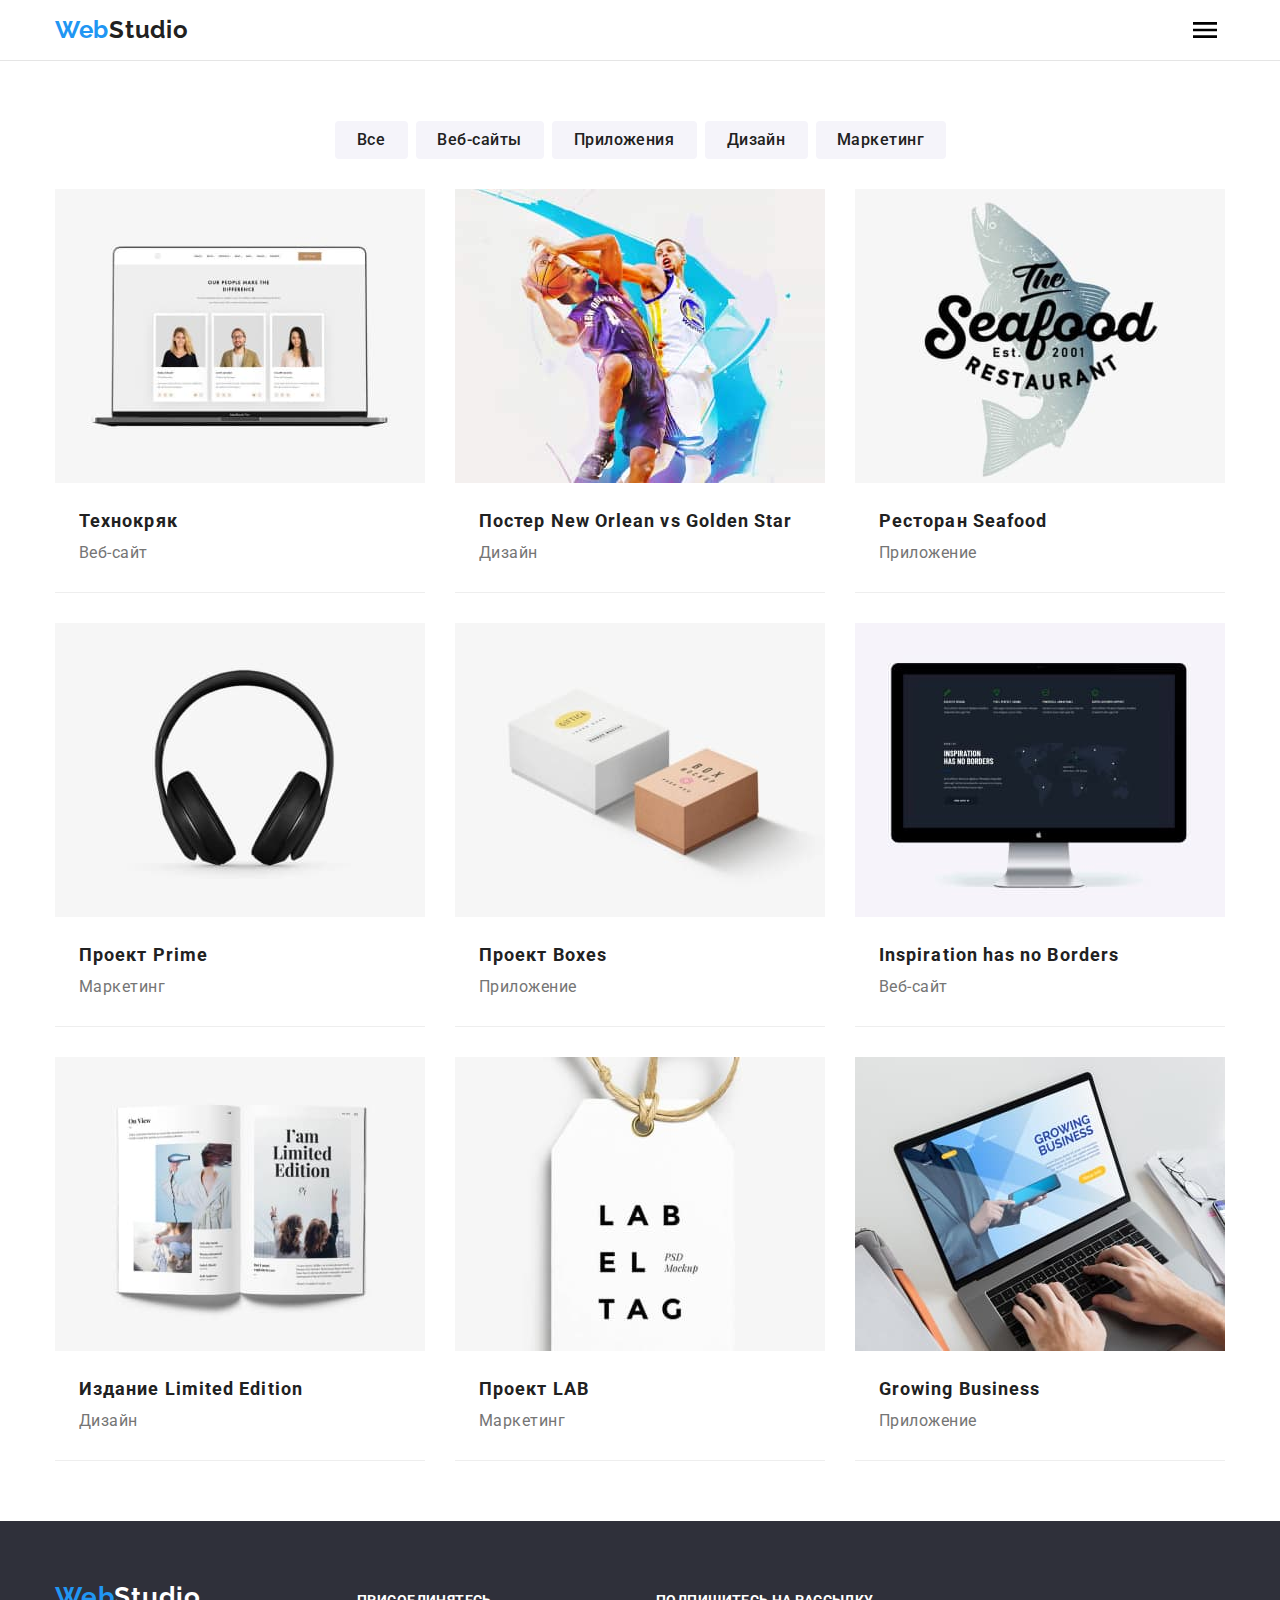
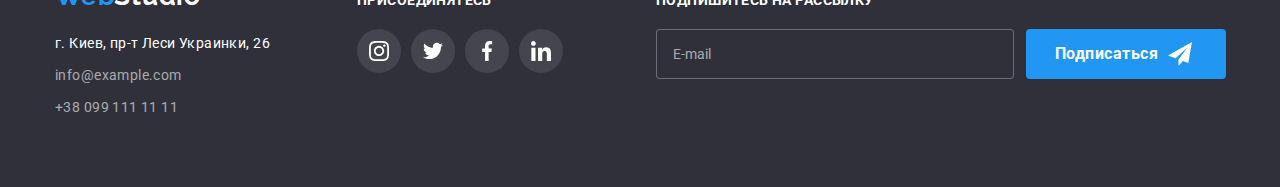
==== commit f3dd69ba: "Внесены изменения в разметку хедера" ====
--- a/portfolio.html
+++ b/portfolio.html
@@ -18,97 +18,94 @@
   <body>
     <!--HEADER-->
     <header class="header">
-      <div class="wrapper-nav container">
-        <a href="https://WebStudio.com" class="logo list">
-          <span class="logo__web">Web</span>Studio
-        </a>
-        <button type="button" class="menu-open-btn is-hidden">
-          <svg
-            width="40"
-            height="40"
-            aria-label="Переключатель мобильного меню"
-          >
-            <use class="icon-open" href="./img/icons.svg#mobmenuopen"></use>
-          </svg>
-        </button>
-        <div class="mob-menu is-hidden">
-          <div class="container">
-            <button type="button" class="btn-mobmenu menu-close-btn">
-              <svg
-                width="40"
-                height="40"
-                aria-label="Переключатель мобильного меню"
+      <div class="container">
+        <div class="wrapper-nav">
+          <a href="https://WebStudio.com" class="logo list">
+            <span class="logo__web">Web</span>Studio
+          </a>
+          <button type="button" class="menu-open-btn is-hidden">
+            <svg
+              width="40"
+              height="40"
+              aria-label="Переключатель мобильного меню"
+            >
+              <use class="icon-open" href="./img/icons.svg#mobmenuopen"></use>
+            </svg>
+          </button>
+        </div>
+        <div class="mob-menu container is-hidden">
+          <button type="button" class="btn-mobmenu menu-close-btn">
+            <svg
+              width="40"
+              height="40"
+              aria-label="Переключатель мобильного меню"
+            >
+              <use class="icon-close" href="./img/icons.svg#closemobmenu"></use>
+            </svg>
+          </button>
+          <nav class="header-nav container">
+            <ul class="site-nav container list">
+              <li class="site-nav__item">
+                <a href="./index.html" class="site-nav__link list">Студия</a>
+              </li>
+              <li class="site-nav__item">
+                <a href="./portfolio.html" class="site-nav__link current list"
+                  >Портфолио</a
+                >
+              </li>
+              <li class="site-nav__item">
+                <a href="" class="site-nav__link list">Контакты</a>
+              </li>
+            </ul>
+          </nav>
+          <ul class="auth-nav container list">
+            <li class="auth-nav__item">
+              <a
+                href="mailto:info@devstudio.com"
+                class="auth-nav__link auth-nav__link--email list"
               >
-                <use
-                  class="icon-close"
-                  href="./img/icons.svg#closemobmenu"
-                ></use>
-              </svg>
-            </button>
-            <nav class="header-nav container">
-              <ul class="site-nav container list">
-                <li class="site-nav__item">
-                  <a href="./index.html" class="site-nav__link list">Студия</a>
-                </li>
-                <li class="site-nav__item">
-                  <a href="./portfolio.html" class="site-nav__link current list"
-                    >Портфолио</a
-                  >
-                </li>
-                <li class="site-nav__item">
-                  <a href="" class="site-nav__link list">Контакты</a>
-                </li>
-              </ul>
-            </nav>
-            <ul class="auth-nav container list">
-              <li class="auth-nav__item">
-                <a
-                  href="mailto:info@devstudio.com"
-                  class="auth-nav__link auth-nav__link--email list"
-                >
-                  <span class="auth-nav__icon">
-                    <svg width="20" height="20">
-                      <use href="./img/icons.svg#envelope"></use>
-                    </svg>
-                  </span>
-                  info@devstudio.com
-                </a>
-              </li>
-              <li class="auth-nav__item">
-                <a
-                  href="tel:+38-096-111-11-11"
-                  class="auth-nav__link auth-nav__link--telcolor list"
-                >
-                  <span class="auth-nav__icon">
-                    <svg width="20" height="20">
-                      <use href="./img/icons.svg#smartphone"></use>
-                    </svg>
-                  </span>
-                  +38 096 111 11 11
-                </a>
-              </li>
-            </ul>
-            <ul class="menu-soc__list container list">
-              <li class="menu-soc__item">
-                <a href="" class="menu-soc__link menu-soc__link--line list"
-                  >Instagram</a
-                >
-              </li>
-              <li class="menu-soc__item">
-                <a href="" class="menu-soc__link menu-soc__link--line list"
-                  >Twitter</a
-                >
-              </li>
-              <li class="menu-soc__item">
-                <a href="" class="menu-soc__link menu-soc__link--line list"
-                  >Facebook</a
-                >
-              </li>
-              <li class="menu-soc__item">
-                <a href="" class="menu-soc__link list">LinkedIn</a>
-              </li>
-            </ul>
-          </div>
+                <span class="auth-nav__icon">
+                  <svg width="20" height="20">
+                    <use href="./img/icons.svg#envelope"></use>
+                  </svg>
+                </span>
+                info@devstudio.com
+              </a>
+            </li>
+            <li class="auth-nav__item">
+              <a
+                href="tel:+38-096-111-11-11"
+                class="auth-nav__link auth-nav__link--telcolor list"
+              >
+                <span class="auth-nav__icon">
+                  <svg width="20" height="20">
+                    <use href="./img/icons.svg#smartphone"></use>
+                  </svg>
+                </span>
+                +38 096 111 11 11
+              </a>
+            </li>
+          </ul>
+          <ul class="menu-soc__list container list">
+            <li class="menu-soc__item">
+              <a href="" class="menu-soc__link menu-soc__link--line list"
+                >Instagram</a
+              >
+            </li>
+            <li class="menu-soc__item">
+              <a href="" class="menu-soc__link menu-soc__link--line list"
+                >Twitter</a
+              >
+            </li>
+            <li class="menu-soc__item">
+              <a href="" class="menu-soc__link menu-soc__link--line list"
+                >Facebook</a
+              >
+            </li>
+            <li class="menu-soc__item">
+              <a href="" class="menu-soc__link list">LinkedIn</a>
+            </li>
+          </ul>
         </div>
       </div>
     </header>
--- a/css/main.min.css
+++ b/css/main.min.css
@@ -1 +1 @@
-:root{--primary-text-color: #757575;--title-text-color: #212121;--accent-color: #2196f3;--footer-mail-tel-color: rgba(255, 255, 255, 0.6);--background-hero-footer-color: #2f303a;--background-page-color: #e5e5e5;--background-ourteam-color: #f5f4fa;--background-primary-color: #ffffff;--icon-primary-color: #afb1b8;--timing-function: cubic-bezier(0.4, 0, 0.2, 1)}body{background-color:var(--background-primary-color);color:var(--primary-text-color);font-family:Roboto,sans-serif;font-size:14px;line-height:1.7;letter-spacing:.03em}.list{list-style:none;text-decoration:none;padding:0;margin:0}h1,h2,h3,h4,h5,h6,p{margin:0;padding:0}img{margin:0;padding:0;display:block;width:100%;height:auto}.container{width:100%;padding:0 15px;margin:0 auto}@media screen and (min-width: 480px){.container{width:480px}}@media screen and (min-width: 768px){.container{width:768px}}@media screen and (min-width: 1200px){.container{width:1200px}}.title{font-weight:700;font-size:28px;line-height:1.19;text-align:center;letter-spacing:.03em;color:var(--title-text-color)}.btn-primary{width:200px;height:50px;border:none;border-radius:4px;background-color:var(--accent-color);color:var(--background-primary-color);cursor:pointer;font-weight:700;font-size:16px;line-height:1.86;letter-spacing:.03em}.logo{color:var(--title-text-color);font-family:"Raleway";font-style:normal;font-weight:700;font-size:24px;line-height:1.17;letter-spacing:.03em}.logo__web{color:var(--accent-color)}.header{background-color:var(--background-primary-color);border-bottom:1px solid var(--background-page-color)}.wrapper-nav{display:flex;align-items:center}.menu-open-btn{display:inline-flex;padding:0;margin:0;border:none;background-color:rgba(0,0,0,0);margin-left:auto;margin-top:10px}.menu-open-btn:hover{fill:var(--accent-color);cursor:pointer}.mob-menu.is-hidden{display:none}.menu-close-btn{display:block;padding:0;border:none;background-color:rgba(0,0,0,0);margin-left:auto;margin-top:10px}.menu-close-btn:hover{fill:var(--accent-color);cursor:pointer}.mob-menu{position:fixed;top:0;left:0;display:flex;flex-direction:column;z-index:1;width:100vw;height:100vh;background-color:var(--background-primary-color);overflow-y:auto}.mob-menu.is-hidden{display:none}.header-nav{margin-left:-25px;margin-bottom:302px}.site-nav{display:flex;flex-direction:column}.site-nav__item{position:relative;width:max-content}.site-nav .site-nav__item:not(:last-child){margin-bottom:35px}.site-nav__link{font-weight:500;font-size:40px;line-height:1.17;letter-spacing:.02em;color:var(--title-text-color);transition:color 250ms var(--timing-function)}.site-nav__link::after{position:absolute;left:0;bottom:0;content:"";width:100%;height:4px;background-color:var(--accent-color);box-shadow:0px 4px 4px rgba(0,0,0,.25);border-radius:2px;opacity:0;transition:opacity 250ms var(--timing-function)}.site-nav__link:hover,.site-nav__link:focus{color:var(--accent-color)}.site-nav__link.current{color:var(--accent-color)}.site-nav__link.current::after{opacity:1}.auth-nav{display:flex;flex-direction:column-reverse;margin-left:-25px;margin-bottom:64px}.auth-nav__item{padding-left:10px}.auth-nav .auth-nav__item:not(:first-child){margin-bottom:20px}.auth-nav__link{color:var(--primary-text-color);font-weight:500;font-size:34px;line-height:1.18;letter-spacing:.02em;transition:color 250ms var(--timing-function)}.auth-nav__link:hover,.auth-nav__link:focus{color:var(--accent-color)}.auth-nav__link--color{fill:var(--accent-color)}.auth-nav__link--email{font-size:24px;line-height:1.17;color:var(--primary-text-color)}.auth-nav__link--telcolor{color:var(--accent-color)}.auth-nav__icon{display:none}.menu-soc__list{display:flex;flex-wrap:wrap;margin-left:-15px}.menu-soc__list .menu-soc__item:not(:last-child){margin-right:10px}.menu-soc__link{font-family:"Roboto";font-style:normal;font-weight:500;font-size:18px;line-height:22px;letter-spacing:.02em;color:var(--accent-color)}.menu-soc__link--line::after{content:"";width:22px;height:0px;left:135px;top:726px;margin-left:10px;border:1px solid rgba(33,33,33,.2);transform:rotate(90deg)}.no-scroll{overflow:hidden}.hero{height:400px;padding:118px 0;text-align:center;background-color:#c4c4c4;background-image:linear-gradient(to right, rgba(47, 48, 58, 0.4), rgba(47, 48, 58, 0.4)),url("../img/heroimg.jpg");background-repeat:repeat;background-position:center;background-size:cover}@media screen and (min-width: 768px){.hero{padding:118px 200px}}@media screen and (min-width: 1200px){.hero{max-width:1600px;height:600px;padding:200px 0;margin-left:auto;margin-right:auto}}.hero__iner{display:flex;flex-direction:column;align-items:center}@media screen and (min-width: 768px){.hero__iner{width:max-content}}@media screen and (min-width: 1200px){.hero__iner{max-width:1200px}}.hero__title{display:inline-block;max-width:360px;margin:auto;margin-bottom:30px;color:var(--background-primary-color);font-weight:900;font-size:26px;line-height:1.62;letter-spacing:.06em;text-align:center;text-transform:uppercase}@media screen and (min-width: 768px){.hero__title{margin:0;margin-bottom:30px}}@media screen and (min-width: 1200px){.hero__title{max-width:696px;font-size:44px;line-height:1.36}}.section-advantages{padding-top:60px;padding-bottom:60px}@media screen and (min-width: 1200px){.section-advantages{padding:94px 0}}.advantages-content{margin-bottom:-30px}@media screen and (min-width: 768px){.advantages-content{display:flex;flex-wrap:wrap;margin-left:-30px}}.advantages-content__item{margin-bottom:30px}@media screen and (min-width: 768px){.advantages-content__item{width:calc(50% - 30px);margin-left:30px;margin-bottom:30px}}@media screen and (min-width: 1200px){.advantages-content__item{width:calc(25% - 30px)}}.advantages-content__title{color:var(--title-text-color);font-weight:700;font-size:14px;line-height:1.14;letter-spacing:.03em;text-transform:uppercase;text-align:center;margin-bottom:10px}@media screen and (min-width: 768px){.advantages-content__title{text-align:left}}.advantages-content__item--iconantenna::before{content:"";height:120px;margin-bottom:30px;display:block;background-position:center;background-size:70px 70px;background-color:#f4f5fa;background-image:url("../img/antenna.svg");background-repeat:no-repeat}.advantages-content__item--iconclock::before{content:"";margin:auto;height:120px;background-image:url("../img/clock.svg");background-repeat:no-repeat;display:block;background-position:center;background-size:70px 70px;background-color:#f4f5fa;margin-bottom:30px;background-repeat:no-repeat}.advantages-content__item--icondiagram::before{content:"";margin:auto;height:120px;background-image:url("../img/diagram.svg");background-repeat:no-repeat;display:block;background-position:center;background-size:70px 70px;background-color:#f4f5fa;margin-bottom:30px;background-repeat:no-repeat}.advantages-content__item--iconastronaut::before{content:"";margin:auto;height:120px;background-image:url("../img/astronaut.svg");background-repeat:no-repeat;display:block;background-position:center;background-size:70px 70px;background-color:#f4f5fa;margin-bottom:30px;background-repeat:no-repeat}.advantages-content__text{font-size:14px;line-height:1.71;letter-spacing:.03em}@media screen and (min-width: 768px){.advantages-content__text{height:75px}}.section-work{display:none;padding-bottom:94px}@media screen and (min-width: 1200px){.section-work{display:block}}.section-work__title{margin-bottom:50px}.work-list{display:flex}.work-item__inner{position:relative}.work-list .work-list__item+.work-list__item{margin-left:30px}.work-item__text{font-weight:700;font-size:14px;line-height:1.14;text-align:center;letter-spacing:.03em;text-transform:uppercase;color:var(--background-primary-color)}.work-text__inner{position:absolute;bottom:0;display:flex;align-items:center;justify-content:center;width:370px;height:70px;background-color:rgba(47,48,58,.8)}.section-team{padding-top:60px;padding-bottom:60px;background-color:var(--background-ourteam-color)}@media screen and (min-width: 480px){.section-team .container{max-width:480px}}@media screen and (min-width: 768px){.section-team .container{max-width:768px}}@media screen and (min-width: 1200px){.section-team{padding-top:94px;padding-bottom:94px}.section-team .container{max-width:1200px}}.team-list{margin-bottom:-30px}@media screen and (min-width: 768px){.team-list{display:flex;flex-wrap:wrap;margin-right:-30px}}.team-list__item{background-color:var(--background-primary-color);border-radius:0px 0px 4px 4px;box-shadow:0px 1px 3px rgba(0,0,0,.12),0px 1px 1px rgba(0,0,0,.14),0px 2px 1px rgba(0,0,0,.2);padding-bottom:24px;margin-bottom:30px}@media screen and (min-width: 768px){.team-list__item{width:calc(50% - 30px);margin-right:30px}}@media screen and (min-width: 1200px){.team-list__item{width:calc(25% - 30px)}}.team-title{margin-bottom:30px;color:var(--title-text-color)}@media screen and (min-width: 768px){.team-title{line-height:1.18}}@media screen and (min-width: 1200px){.team-title{font-size:36px;line-height:1.17}}.team-list__img{margin-bottom:30px}.team-list__name{margin-bottom:10px;color:var(--title-text-color);font-weight:500;font-size:16px;line-height:1.19;text-align:center}.team-list__desc{margin-bottom:16px;font-weight:400;font-size:16px;line-height:1.19;text-align:center}.socials{display:flex;justify-content:center;margin-right:-10px}.socials__item{margin-right:10px}.socials__link{width:44px;height:44px;background-color:var(--background-primary-color);fill:var(--icon-primary-color);border-radius:50%;display:flex;justify-content:center;align-items:center;transition:background-color 250ms var(--timing-function),fill 250ms var(--timing-function)}.socials__link:hover,.socials__link:focus{background-color:var(--accent-color);fill:var(--background-primary-color)}.section-clients{padding:60px 0}@media screen and (min-width: 480px){.section-clients .container{max-width:480px}}@media screen and (min-width: 768px){.section-clients .container{max-width:768px}}@media screen and (min-width: 1200px){.section-clients{padding:94px 0}.section-clients .container{max-width:1200px}}.clients-title{margin-bottom:30px}@media screen and (min-width: 768px){.clients-title{line-height:1.18}}@media screen and (min-width: 1200px){.clients-title{margin-bottom:50px;font-size:36px;line-height:1.17}}.clients-list{display:flex;flex-wrap:wrap;margin-left:-30px;margin-bottom:-30px}.clients-item{width:calc(50% - 30px);margin-left:30px;margin-bottom:30px}@media screen and (min-width: 768px){.clients-item{width:calc(33.3333333333% - 30px)}}@media screen and (min-width: 1200px){.clients-item{width:calc(16.6666666667% - 30px)}}.clients-link{max-width:210px;height:92px;border:1px solid #afb1b8;fill:#afb1b8;border-radius:4px;display:flex;justify-content:center;align-items:center;transition:border 250ms var(--timing-function),fill 250ms var(--timing-function)}@media screen and (min-width: 768px){.clients-link{max-width:226px}}.clients-link:hover,.clients-link:focus{border:1px solid var(--accent-color);fill:var(--accent-color)}.footer{padding-top:60px;padding-bottom:60px;background-color:var(--background-hero-footer-color)}.footer-wrap{text-align:center}@media screen and (min-width: 1200px){.footer-wrap{display:flex;text-align:start}}.footer-inner{margin-bottom:60px}@media screen and (min-width: 768px){.footer-inner{display:inline-block;min-width:232px;margin:0}}@media screen and (min-width: 1200px){.footer-inner{margin-right:70px}}@media screen and (min-width: 768px){.footer-wrap__iner{display:flex;justify-content:space-around;margin-bottom:60px}}@media screen and (min-width: 1200px){.footer-wrap__iner{margin-bottom:0}}.footer-inner__logo{display:inline-block;min-width:154px;margin-bottom:20px;color:var(--background-primary-color)}@media screen and (min-width: 1200px){.footer-inner__logo{height:31px;min-width:145px;margin-right:0;font-size:26px}}.address-list__item{margin-bottom:8px}.address-list__adress{color:var(--background-primary-color);font-style:normal}@media screen and (min-width: 1200px){.address-list__adress{max-width:100%}}.address-list__link{color:var(--footer-mail-tel-color);font-style:normal;transition:color 250ms var(--timing-function)}.address-list__link:hover,.address-list__link:focus{color:var(--accent-color)}.footer-soc{margin-bottom:60px}@media screen and (min-width: 768px){.footer-soc{display:inline-block;min-width:206px;padding-top:5px;margin:0}}@media screen and (min-width: 1200px){.footer-soc{padding-top:12px;margin-right:93px}}.footer-soc__title{font-weight:700;font-size:14px;line-height:1.14;text-transform:uppercase;color:var(--background-primary-color);margin-bottom:20px}.socials{margin-right:-10px}.socials__link--color{background-color:rgba(255,255,255,.1);fill:var(--background-primary-color);transition:background-color 250ms var(--timing-function)}.footer-subscribe{display:flex;flex-direction:column;align-items:center}@media screen and (min-width: 768px){.footer-subscribe{max-width:450px;margin-left:auto;margin-right:auto}}@media screen and (min-width: 1200px){.footer-subscribe{margin:0;position:relative;align-items:flex-start;min-width:570px;height:86px;margin-top:12px}}.footer-subscribe__title{margin-bottom:20px;font-size:14px;line-height:1.14;letter-spacing:.03em;text-transform:uppercase;color:var(--background-primary-color)}.footer-subscribe__email{width:100%}@media screen and (min-width: 1200px){.footer-subscribe__email{max-width:358px}}.footer-subscribe__input{padding-left:16px;margin-bottom:20px;width:100%;height:50px;border:1px solid rgba(255,255,255,.3);border-radius:4px;color:var(--background-primary-color);background-color:var(--background-hero-footer-color)}@media screen and (min-width: 1200px){.footer-subscribe__input{margin-bottom:0}}.footer-subscribe__input::placeholder{font-family:"Roboto";font-style:normal;color:rgba(255,255,255,.6)}.btn-subscribe{padding-top:10px;padding-bottom:10px;padding-left:29px;display:flex;align-items:center;text-align:center}@media screen and (min-width: 1200px){.btn-subscribe{position:absolute;bottom:0;right:0}}.btn-subscribe::after{content:"";display:inline-block;width:24px;height:24px;margin-left:10px;background-image:url("../img/iconsend.svg");background-repeat:no-repeat}.backdrop{position:fixed;top:0;left:0;width:100%;height:100%;background-color:rgba(0,0,0,.2);opacity:1;transition:opacity 250ms var(--timing-function)}.backdrop.is-hidden{opacity:0;pointer-events:none}.backdrop.is-hidden .modal{transform:translate(-50%, -50%) scale(1.1)}.modal{position:absolute;top:50%;left:50%;padding:40px;width:528px;height:581px;background-color:var(--background-primary-color);box-shadow:0px 1px 3px rgba(0,0,0,.12),0px 1px 1px rgba(0,0,0,.14),0px 2px 1px rgba(0,0,0,.2);border-radius:4px;transform:translate(-50%, -50%) scale(1);transition:transform 250ms var(--timing-function)}.modal-button{position:absolute;top:0;right:0;width:30px;height:30px;display:flex;justify-content:center;align-items:center;background-color:var(--background-primary-color);border:1px solid rgba(0,0,0,.1);border-radius:50%;padding:6px 0;margin-top:8px;margin-right:8px;transform:rotate(0);transition:transform 250ms var(--timing-function)}.modal-button:hover{cursor:pointer;transform:rotate(180deg);fill:#2196f3}.modal-titel{margin-bottom:12px;font-weight:700;font-size:20px;line-height:1.15;text-align:center;letter-spacing:.03em;color:#212121}.modal-field{display:flex;flex-direction:column}.modal-field__label{position:relative}.modal-field__text{display:block;margin-bottom:4px;font-size:12px;line-height:1.17;letter-spacing:.01em;color:var(--primary-text-color)}.modal-field__inner{position:relative;margin:0 0 10px 0}.modal-field__label--margin{margin:0 0 20px 0}.modal-field__item{position:relative}.modal-field__input{width:100%;margin:0;padding:10px 0px 10px 42px;outline:none;border:1px solid rgba(33,33,33,.2);border-radius:4px;padding-left:35px;transition:border 250ms var(--timing-function)}.modal-field__icon{position:absolute;top:50%;left:12px;transform:translateY(-50%);display:inline-block;width:18px;height:18px;fill:#212121;transition:fill 250ms var(--timing-function)}.modal-field__input:focus{border:1px solid #2196f3;cursor:pointer}.modal-field__input:focus~.modal-field__icon{fill:#2196f3}.textarea{width:100%;height:120px;padding:12px 16px;outline:none;border:1px solid rgba(33,33,33,.2);border-radius:4px;resize:none}.textarea:placeholder-shown{font-size:12px;line-height:1.17;letter-spacing:.01em;padding:12px 16px}.checkbox-label{position:relative;display:flex;align-items:center;margin:0 auto 30px}.checkbox-label__input{position:absolute;width:1px;height:1px;margin:-1px;border:0;padding:0;clip:rect(0 0 0 0);overflow:hidden}.checkbox-label__icon{display:flex;align-items:center;width:16px;height:15px;margin-right:6px;fill:rgba(0,0,0,0);border:3px solid #212121;border-radius:4px;background-color:#fff;transition:background-color 250ms var(--timing-function),fill 250ms var(--timing-function)}.checkbox-label__input:checked+.checkbox-label__icon{background-color:#2196f3;border:none;fill:var(--background-primary-color)}.checkbox-label__text{color:var(--primary-text-color)}.checkbox-label__desc{color:var(--accent-color);text-decoration:underline}.modal-btn{padding:10px 55px;margin:auto;box-shadow:0px 4px 4px rgba(0,0,0,.15);border-radius:4px}.btn-primary__text{display:block;letter-spacing:.06em}.section-portfolio{padding-top:60px;padding-bottom:60px}.portfolio-button{display:flex;flex-wrap:wrap;margin-left:-8px;margin-bottom:25px}@media screen and (min-width: 768px){.portfolio-button{flex-wrap:nowrap;padding-bottom:16px;margin-bottom:14px;justify-content:center}}.portfolio-button .item{margin-left:8px;margin-bottom:15px}@media screen and (min-width: 768px){.portfolio-button .item{margin-bottom:0}}.button{display:block;padding:0;border:none;border-radius:4px;background-color:var(--background-ourteam-color);color:var(--title-text-color);cursor:pointer;font-family:Roboto,sans-serif;font-weight:500;font-size:16px;line-height:1.6;text-align:center;letter-spacing:.03em;transition:background-color 250ms var(--timing-function),color 250ms var(--timing-function)}.button:hover,.button:focus{background-color:var(--accent-color);color:var(--background-primary-color);box-shadow:0px 3px 1px rgba(0,0,0,.1),0px 1px 2px rgba(0,0,0,.08),0px 2px 2px rgba(0,0,0,.12)}.item .button-all{width:73px;height:38px}.item .button-websaite{width:128px;height:38px}.item .button-applications{width:145px;height:38px}.item .button-design{width:103px;height:38px}.item .button-marketing{width:130px;height:38px}@media screen and (min-width: 768px){.portfolio-list{display:flex;flex-wrap:wrap;margin-right:-30px;margin-bottom:-30px}}.portfolio-item{margin-bottom:30px;border-bottom:1px solid #eee}@media screen and (min-width: 768px){.portfolio-item{margin-right:30px;width:calc(50% - 30px);height:440px}}@media screen and (min-width: 1200px){.portfolio-item{width:calc(33.3333333333% - 30px);height:404px}}.portfolio-link:hover{box-shadow:0px 1px 1px rgba(0,0,0,.12),0px 4px 4px rgba(0,0,0,.06),1px 4px 6px rgba(0,0,0,.16)}.portfolio-title{color:var(--title-text-color);font-weight:700;font-size:18px;line-height:2;letter-spacing:.06em}.portfolio-title-text{padding:20px 24px}.text-portfolio{color:var(--primary-text-color);font-size:16px;line-height:1.8;letter-spacing:.03em}.portfolio-thumb{height:294px;position:relative;overflow:hidden}.portfolio-action-text{position:absolute;top:0;width:100%;height:100%;font-weight:400;font-size:18px;line-height:1.6;letter-spacing:.03em;color:#fff;background-color:rgba(33,150,243,.9);padding:77px 24px;transform:translateY(100%);transition:transform 250ms var(--timing-function)}@media screen and (min-width: 768px){.portfolio-action-text{padding:49px 24px 77px 24px}}@media screen and (min-width: 1200px){.portfolio-action-text{padding:63px 24px}}.portfolio-link:hover .portfolio-action-text,.portfolio-link:focus .portfolio-action-text{transform:translateY(0)}/*# sourceMappingURL=main.min.css.map */+:root{--primary-text-color: #757575;--title-text-color: #212121;--accent-color: #2196f3;--footer-mail-tel-color: rgba(255, 255, 255, 0.6);--background-hero-footer-color: #2f303a;--background-page-color: #e5e5e5;--background-ourteam-color: #f5f4fa;--background-primary-color: #ffffff;--icon-primary-color: #afb1b8;--timing-function: cubic-bezier(0.4, 0, 0.2, 1)}body{background-color:var(--background-primary-color);color:var(--primary-text-color);font-family:Roboto,sans-serif;font-size:14px;line-height:1.7;letter-spacing:.03em}.list{list-style:none;text-decoration:none;padding:0;margin:0}h1,h2,h3,h4,h5,h6,p{margin:0;padding:0}img{margin:0;padding:0;display:block;width:100%;height:auto}.container{width:100%;padding:0 15px;margin:0 auto}@media screen and (min-width: 480px){.container{width:480px}}@media screen and (min-width: 768px){.container{width:768px}}@media screen and (min-width: 1200px){.container{width:1200px}}.title{font-weight:700;font-size:28px;line-height:1.19;text-align:center;letter-spacing:.03em;color:var(--title-text-color)}.btn-primary{width:200px;height:50px;border:none;border-radius:4px;background-color:var(--accent-color);color:var(--background-primary-color);cursor:pointer;font-weight:700;font-size:16px;line-height:1.86;letter-spacing:.03em}.logo{color:var(--title-text-color);font-family:"Raleway";font-style:normal;font-weight:700;font-size:24px;line-height:1.17;letter-spacing:.03em}.logo__web{color:var(--accent-color)}.header{background-color:var(--background-primary-color);border-bottom:1px solid var(--background-page-color)}.wrapper-nav{display:flex;align-items:center}.menu-open-btn{display:inline-flex;padding:0;margin:0;border:none;background-color:rgba(0,0,0,0);margin-left:auto;margin-top:10px;margin-bottom:10px}.menu-open-btn:hover{fill:var(--accent-color);cursor:pointer}.mob-menu.is-hidden{display:none}.menu-close-btn{display:block;padding:0;border:none;background-color:rgba(0,0,0,0);margin-left:auto;margin-top:10px;margin-bottom:10px}.menu-close-btn:hover{fill:var(--accent-color);cursor:pointer}.mob-menu{position:fixed;top:0;left:0;display:flex;flex-direction:column;z-index:1;width:100vw;height:100vh;padding-left:40px;background-color:var(--background-primary-color);overflow-y:auto}@media screen and (min-width: 768px){.mob-menu{position:absolute}}.mob-menu.is-hidden{display:none}.header-nav{margin-left:-25px;margin-bottom:302px}.site-nav{display:flex;flex-direction:column}.site-nav__item{position:relative;width:max-content}.site-nav .site-nav__item:not(:last-child){margin-bottom:35px}.site-nav__link{font-weight:500;font-size:40px;line-height:1.17;letter-spacing:.02em;color:var(--title-text-color);transition:color 250ms var(--timing-function)}.site-nav__link::after{position:absolute;left:0;bottom:0;content:"";width:100%;height:4px;background-color:var(--accent-color);box-shadow:0px 4px 4px rgba(0,0,0,.25);border-radius:2px;opacity:0;transition:opacity 250ms var(--timing-function)}.site-nav__link:hover,.site-nav__link:focus{color:var(--accent-color)}.site-nav__link.current{color:var(--accent-color)}.site-nav__link.current::after{opacity:1}.auth-nav{display:flex;flex-direction:column-reverse;margin-left:-25px;margin-bottom:64px}.auth-nav__item{padding-left:10px}.auth-nav .auth-nav__item:not(:first-child){margin-bottom:20px}.auth-nav__link{color:var(--primary-text-color);font-weight:500;font-size:34px;line-height:1.18;letter-spacing:.02em;transition:color 250ms var(--timing-function)}.auth-nav__link:hover,.auth-nav__link:focus{color:var(--accent-color)}.auth-nav__link--color{fill:var(--accent-color)}.auth-nav__link--email{font-size:24px;line-height:1.17;color:var(--primary-text-color)}.auth-nav__link--telcolor{color:var(--accent-color)}.auth-nav__icon{display:none}.menu-soc__list{display:flex;flex-wrap:wrap;margin-left:-15px}.menu-soc__list .menu-soc__item:not(:last-child){margin-right:10px}.menu-soc__link{font-family:"Roboto";font-style:normal;font-weight:500;font-size:18px;line-height:22px;letter-spacing:.02em;color:var(--accent-color)}.menu-soc__link--line::after{content:"";width:22px;height:0px;left:135px;top:726px;margin-left:10px;border:1px solid rgba(33,33,33,.2);transform:rotate(90deg)}.no-scroll{overflow:hidden}.hero{height:400px;padding:118px 0;text-align:center;background-color:#c4c4c4;background-image:linear-gradient(to right, rgba(47, 48, 58, 0.4), rgba(47, 48, 58, 0.4)),url("../img/heroimg.jpg");background-repeat:repeat;background-position:center;background-size:cover}@media screen and (min-width: 768px){.hero{padding:118px 200px}}@media screen and (min-width: 1200px){.hero{max-width:1600px;height:600px;padding:200px 0;margin-left:auto;margin-right:auto}}.hero__iner{display:flex;flex-direction:column;align-items:center}@media screen and (min-width: 768px){.hero__iner{width:max-content}}@media screen and (min-width: 1200px){.hero__iner{max-width:1200px}}.hero__title{display:inline-block;max-width:360px;margin:auto;margin-bottom:30px;color:var(--background-primary-color);font-weight:900;font-size:26px;line-height:1.62;letter-spacing:.06em;text-align:center;text-transform:uppercase}@media screen and (min-width: 768px){.hero__title{margin:0;margin-bottom:30px}}@media screen and (min-width: 1200px){.hero__title{max-width:696px;font-size:44px;line-height:1.36}}.section-advantages{padding-top:60px;padding-bottom:60px}@media screen and (min-width: 1200px){.section-advantages{padding:94px 0}}.advantages-content{margin-bottom:-30px}@media screen and (min-width: 768px){.advantages-content{display:flex;flex-wrap:wrap;margin-left:-30px}}.advantages-content__item{margin-bottom:30px}@media screen and (min-width: 768px){.advantages-content__item{width:calc(50% - 30px);margin-left:30px;margin-bottom:30px}}@media screen and (min-width: 1200px){.advantages-content__item{width:calc(25% - 30px)}}.advantages-content__title{color:var(--title-text-color);font-weight:700;font-size:14px;line-height:1.14;letter-spacing:.03em;text-transform:uppercase;text-align:center;margin-bottom:10px}@media screen and (min-width: 768px){.advantages-content__title{text-align:left}}.advantages-content__item--iconantenna::before{content:"";height:120px;margin-bottom:30px;display:block;background-position:center;background-size:70px 70px;background-color:#f4f5fa;background-image:url("../img/antenna.svg");background-repeat:no-repeat}.advantages-content__item--iconclock::before{content:"";margin:auto;height:120px;background-image:url("../img/clock.svg");background-repeat:no-repeat;display:block;background-position:center;background-size:70px 70px;background-color:#f4f5fa;margin-bottom:30px;background-repeat:no-repeat}.advantages-content__item--icondiagram::before{content:"";margin:auto;height:120px;background-image:url("../img/diagram.svg");background-repeat:no-repeat;display:block;background-position:center;background-size:70px 70px;background-color:#f4f5fa;margin-bottom:30px;background-repeat:no-repeat}.advantages-content__item--iconastronaut::before{content:"";margin:auto;height:120px;background-image:url("../img/astronaut.svg");background-repeat:no-repeat;display:block;background-position:center;background-size:70px 70px;background-color:#f4f5fa;margin-bottom:30px;background-repeat:no-repeat}.advantages-content__text{font-size:14px;line-height:1.71;letter-spacing:.03em}@media screen and (min-width: 768px){.advantages-content__text{height:75px}}.section-work{display:none;padding-bottom:94px}@media screen and (min-width: 1200px){.section-work{display:block}}.section-work__title{margin-bottom:50px}.work-list{display:flex}.work-item__inner{position:relative}.work-list .work-list__item+.work-list__item{margin-left:30px}.work-item__text{font-weight:700;font-size:14px;line-height:1.14;text-align:center;letter-spacing:.03em;text-transform:uppercase;color:var(--background-primary-color)}.work-text__inner{position:absolute;bottom:0;display:flex;align-items:center;justify-content:center;width:370px;height:70px;background-color:rgba(47,48,58,.8)}.section-team{padding-top:60px;padding-bottom:60px;background-color:var(--background-ourteam-color)}@media screen and (min-width: 480px){.section-team .container{max-width:480px}}@media screen and (min-width: 768px){.section-team .container{max-width:768px}}@media screen and (min-width: 1200px){.section-team{padding-top:94px;padding-bottom:94px}.section-team .container{max-width:1200px}}.team-list{margin-bottom:-30px}@media screen and (min-width: 768px){.team-list{display:flex;flex-wrap:wrap;margin-right:-30px}}.team-list__item{background-color:var(--background-primary-color);border-radius:0px 0px 4px 4px;box-shadow:0px 1px 3px rgba(0,0,0,.12),0px 1px 1px rgba(0,0,0,.14),0px 2px 1px rgba(0,0,0,.2);padding-bottom:24px;margin-bottom:30px}@media screen and (min-width: 768px){.team-list__item{width:calc(50% - 30px);margin-right:30px}}@media screen and (min-width: 1200px){.team-list__item{width:calc(25% - 30px)}}.team-title{margin-bottom:30px;color:var(--title-text-color)}@media screen and (min-width: 768px){.team-title{line-height:1.18}}@media screen and (min-width: 1200px){.team-title{font-size:36px;line-height:1.17}}.team-list__img{margin-bottom:30px}.team-list__name{margin-bottom:10px;color:var(--title-text-color);font-weight:500;font-size:16px;line-height:1.19;text-align:center}.team-list__desc{margin-bottom:16px;font-weight:400;font-size:16px;line-height:1.19;text-align:center}.socials{display:flex;justify-content:center;margin-right:-10px}.socials__item{margin-right:10px}.socials__link{width:44px;height:44px;background-color:var(--background-primary-color);fill:var(--icon-primary-color);border-radius:50%;display:flex;justify-content:center;align-items:center;transition:background-color 250ms var(--timing-function),fill 250ms var(--timing-function)}.socials__link:hover,.socials__link:focus{background-color:var(--accent-color);fill:var(--background-primary-color)}.section-clients{padding:60px 0}@media screen and (min-width: 480px){.section-clients .container{max-width:480px}}@media screen and (min-width: 768px){.section-clients .container{max-width:768px}}@media screen and (min-width: 1200px){.section-clients{padding:94px 0}.section-clients .container{max-width:1200px}}.clients-title{margin-bottom:30px}@media screen and (min-width: 768px){.clients-title{line-height:1.18}}@media screen and (min-width: 1200px){.clients-title{margin-bottom:50px;font-size:36px;line-height:1.17}}.clients-list{display:flex;flex-wrap:wrap;margin-left:-30px;margin-bottom:-30px}.clients-item{width:calc(50% - 30px);margin-left:30px;margin-bottom:30px}@media screen and (min-width: 768px){.clients-item{width:calc(33.3333333333% - 30px)}}@media screen and (min-width: 1200px){.clients-item{width:calc(16.6666666667% - 30px)}}.clients-link{max-width:210px;height:92px;border:1px solid #afb1b8;fill:#afb1b8;border-radius:4px;display:flex;justify-content:center;align-items:center;transition:border 250ms var(--timing-function),fill 250ms var(--timing-function)}@media screen and (min-width: 768px){.clients-link{max-width:226px}}.clients-link:hover,.clients-link:focus{border:1px solid var(--accent-color);fill:var(--accent-color)}.footer{padding-top:60px;padding-bottom:60px;background-color:var(--background-hero-footer-color)}.footer-wrap{text-align:center}@media screen and (min-width: 1200px){.footer-wrap{display:flex;text-align:start}}.footer-inner{margin-bottom:60px}@media screen and (min-width: 768px){.footer-inner{display:inline-block;min-width:232px;margin:0}}@media screen and (min-width: 1200px){.footer-inner{margin-right:70px}}@media screen and (min-width: 768px){.footer-wrap__iner{display:flex;justify-content:space-around;margin-bottom:60px}}@media screen and (min-width: 1200px){.footer-wrap__iner{margin-bottom:0}}.footer-inner__logo{display:inline-block;min-width:154px;margin-bottom:20px;color:var(--background-primary-color)}@media screen and (min-width: 1200px){.footer-inner__logo{height:31px;min-width:145px;margin-right:0;font-size:26px}}.address-list__item{margin-bottom:8px}.address-list__adress{color:var(--background-primary-color);font-style:normal}@media screen and (min-width: 1200px){.address-list__adress{max-width:100%}}.address-list__link{color:var(--footer-mail-tel-color);font-style:normal;transition:color 250ms var(--timing-function)}.address-list__link:hover,.address-list__link:focus{color:var(--accent-color)}.footer-soc{margin-bottom:60px}@media screen and (min-width: 768px){.footer-soc{display:inline-block;min-width:206px;padding-top:5px;margin:0}}@media screen and (min-width: 1200px){.footer-soc{padding-top:12px;margin-right:93px}}.footer-soc__title{font-weight:700;font-size:14px;line-height:1.14;text-transform:uppercase;color:var(--background-primary-color);margin-bottom:20px}.socials{margin-right:-10px}.socials__link--color{background-color:rgba(255,255,255,.1);fill:var(--background-primary-color);transition:background-color 250ms var(--timing-function)}.footer-subscribe{display:flex;flex-direction:column;align-items:center}@media screen and (min-width: 768px){.footer-subscribe{max-width:450px;margin-left:auto;margin-right:auto}}@media screen and (min-width: 1200px){.footer-subscribe{margin:0;position:relative;align-items:flex-start;min-width:570px;height:86px;margin-top:12px}}.footer-subscribe__title{margin-bottom:20px;font-size:14px;line-height:1.14;letter-spacing:.03em;text-transform:uppercase;color:var(--background-primary-color)}.footer-subscribe__email{width:100%}@media screen and (min-width: 1200px){.footer-subscribe__email{max-width:358px}}.footer-subscribe__input{padding-left:16px;margin-bottom:20px;width:100%;height:50px;border:1px solid rgba(255,255,255,.3);border-radius:4px;color:var(--background-primary-color);background-color:var(--background-hero-footer-color)}@media screen and (min-width: 1200px){.footer-subscribe__input{margin-bottom:0}}.footer-subscribe__input::placeholder{font-family:"Roboto";font-style:normal;color:rgba(255,255,255,.6)}.btn-subscribe{padding-top:10px;padding-bottom:10px;padding-left:29px;display:flex;align-items:center;text-align:center}@media screen and (min-width: 1200px){.btn-subscribe{position:absolute;bottom:0;right:0}}.btn-subscribe::after{content:"";display:inline-block;width:24px;height:24px;margin-left:10px;background-image:url("../img/iconsend.svg");background-repeat:no-repeat}.backdrop{position:fixed;top:0;left:0;width:100%;height:100%;background-color:rgba(0,0,0,.2);opacity:1;transition:opacity 250ms var(--timing-function)}.backdrop.is-hidden{opacity:0;pointer-events:none}.backdrop.is-hidden .modal{transform:translate(-50%, -50%) scale(1.1)}.modal{position:absolute;top:50%;left:50%;padding:40px;width:528px;height:581px;background-color:var(--background-primary-color);box-shadow:0px 1px 3px rgba(0,0,0,.12),0px 1px 1px rgba(0,0,0,.14),0px 2px 1px rgba(0,0,0,.2);border-radius:4px;transform:translate(-50%, -50%) scale(1);transition:transform 250ms var(--timing-function)}.modal-button{position:absolute;top:0;right:0;width:30px;height:30px;display:flex;justify-content:center;align-items:center;background-color:var(--background-primary-color);border:1px solid rgba(0,0,0,.1);border-radius:50%;padding:6px 0;margin-top:8px;margin-right:8px;transform:rotate(0);transition:transform 250ms var(--timing-function)}.modal-button:hover{cursor:pointer;transform:rotate(180deg);fill:#2196f3}.modal-titel{margin-bottom:12px;font-weight:700;font-size:20px;line-height:1.15;text-align:center;letter-spacing:.03em;color:#212121}.modal-field{display:flex;flex-direction:column}.modal-field__label{position:relative}.modal-field__text{display:block;margin-bottom:4px;font-size:12px;line-height:1.17;letter-spacing:.01em;color:var(--primary-text-color)}.modal-field__inner{position:relative;margin:0 0 10px 0}.modal-field__label--margin{margin:0 0 20px 0}.modal-field__item{position:relative}.modal-field__input{width:100%;margin:0;padding:10px 0px 10px 42px;outline:none;border:1px solid rgba(33,33,33,.2);border-radius:4px;padding-left:35px;transition:border 250ms var(--timing-function)}.modal-field__icon{position:absolute;top:50%;left:12px;transform:translateY(-50%);display:inline-block;width:18px;height:18px;fill:#212121;transition:fill 250ms var(--timing-function)}.modal-field__input:focus{border:1px solid #2196f3;cursor:pointer}.modal-field__input:focus~.modal-field__icon{fill:#2196f3}.textarea{width:100%;height:120px;padding:12px 16px;outline:none;border:1px solid rgba(33,33,33,.2);border-radius:4px;resize:none}.textarea:placeholder-shown{font-size:12px;line-height:1.17;letter-spacing:.01em;padding:12px 16px}.checkbox-label{position:relative;display:flex;align-items:center;margin:0 auto 30px}.checkbox-label__input{position:absolute;width:1px;height:1px;margin:-1px;border:0;padding:0;clip:rect(0 0 0 0);overflow:hidden}.checkbox-label__icon{display:flex;align-items:center;width:16px;height:15px;margin-right:6px;fill:rgba(0,0,0,0);border:3px solid #212121;border-radius:4px;background-color:#fff;transition:background-color 250ms var(--timing-function),fill 250ms var(--timing-function)}.checkbox-label__input:checked+.checkbox-label__icon{background-color:#2196f3;border:none;fill:var(--background-primary-color)}.checkbox-label__text{color:var(--primary-text-color)}.checkbox-label__desc{color:var(--accent-color);text-decoration:underline}.modal-btn{padding:10px 55px;margin:auto;box-shadow:0px 4px 4px rgba(0,0,0,.15);border-radius:4px}.btn-primary__text{display:block;letter-spacing:.06em}.section-portfolio{padding-top:60px;padding-bottom:60px}.portfolio-button{display:flex;flex-wrap:wrap;margin-left:-8px;margin-bottom:25px}@media screen and (min-width: 768px){.portfolio-button{flex-wrap:nowrap;padding-bottom:16px;margin-bottom:14px;justify-content:center}}.portfolio-button .item{margin-left:8px;margin-bottom:15px}@media screen and (min-width: 768px){.portfolio-button .item{margin-bottom:0}}.button{display:block;padding:0;border:none;border-radius:4px;background-color:var(--background-ourteam-color);color:var(--title-text-color);cursor:pointer;font-family:Roboto,sans-serif;font-weight:500;font-size:16px;line-height:1.6;text-align:center;letter-spacing:.03em;transition:background-color 250ms var(--timing-function),color 250ms var(--timing-function)}.button:hover,.button:focus{background-color:var(--accent-color);color:var(--background-primary-color);box-shadow:0px 3px 1px rgba(0,0,0,.1),0px 1px 2px rgba(0,0,0,.08),0px 2px 2px rgba(0,0,0,.12)}.item .button-all{width:73px;height:38px}.item .button-websaite{width:128px;height:38px}.item .button-applications{width:145px;height:38px}.item .button-design{width:103px;height:38px}.item .button-marketing{width:130px;height:38px}@media screen and (min-width: 768px){.portfolio-list{display:flex;flex-wrap:wrap;margin-right:-30px;margin-bottom:-30px}}.portfolio-item{margin-bottom:30px;border-bottom:1px solid #eee}@media screen and (min-width: 768px){.portfolio-item{margin-right:30px;width:calc(50% - 30px);height:440px}}@media screen and (min-width: 1200px){.portfolio-item{width:calc(33.3333333333% - 30px);height:404px}}.portfolio-link:hover{box-shadow:0px 1px 1px rgba(0,0,0,.12),0px 4px 4px rgba(0,0,0,.06),1px 4px 6px rgba(0,0,0,.16)}.portfolio-title{color:var(--title-text-color);font-weight:700;font-size:18px;line-height:2;letter-spacing:.06em}.portfolio-title-text{padding:20px 24px}.text-portfolio{color:var(--primary-text-color);font-size:16px;line-height:1.8;letter-spacing:.03em}.portfolio-thumb{height:294px;position:relative;overflow:hidden}.portfolio-action-text{position:absolute;top:0;width:100%;height:100%;font-weight:400;font-size:18px;line-height:1.6;letter-spacing:.03em;color:#fff;background-color:rgba(33,150,243,.9);padding:77px 24px;transform:translateY(100%);transition:transform 250ms var(--timing-function)}@media screen and (min-width: 768px){.portfolio-action-text{padding:49px 24px 77px 24px}}@media screen and (min-width: 1200px){.portfolio-action-text{padding:63px 24px}}.portfolio-link:hover .portfolio-action-text,.portfolio-link:focus .portfolio-action-text{transform:translateY(0)}/*# sourceMappingURL=main.min.css.map */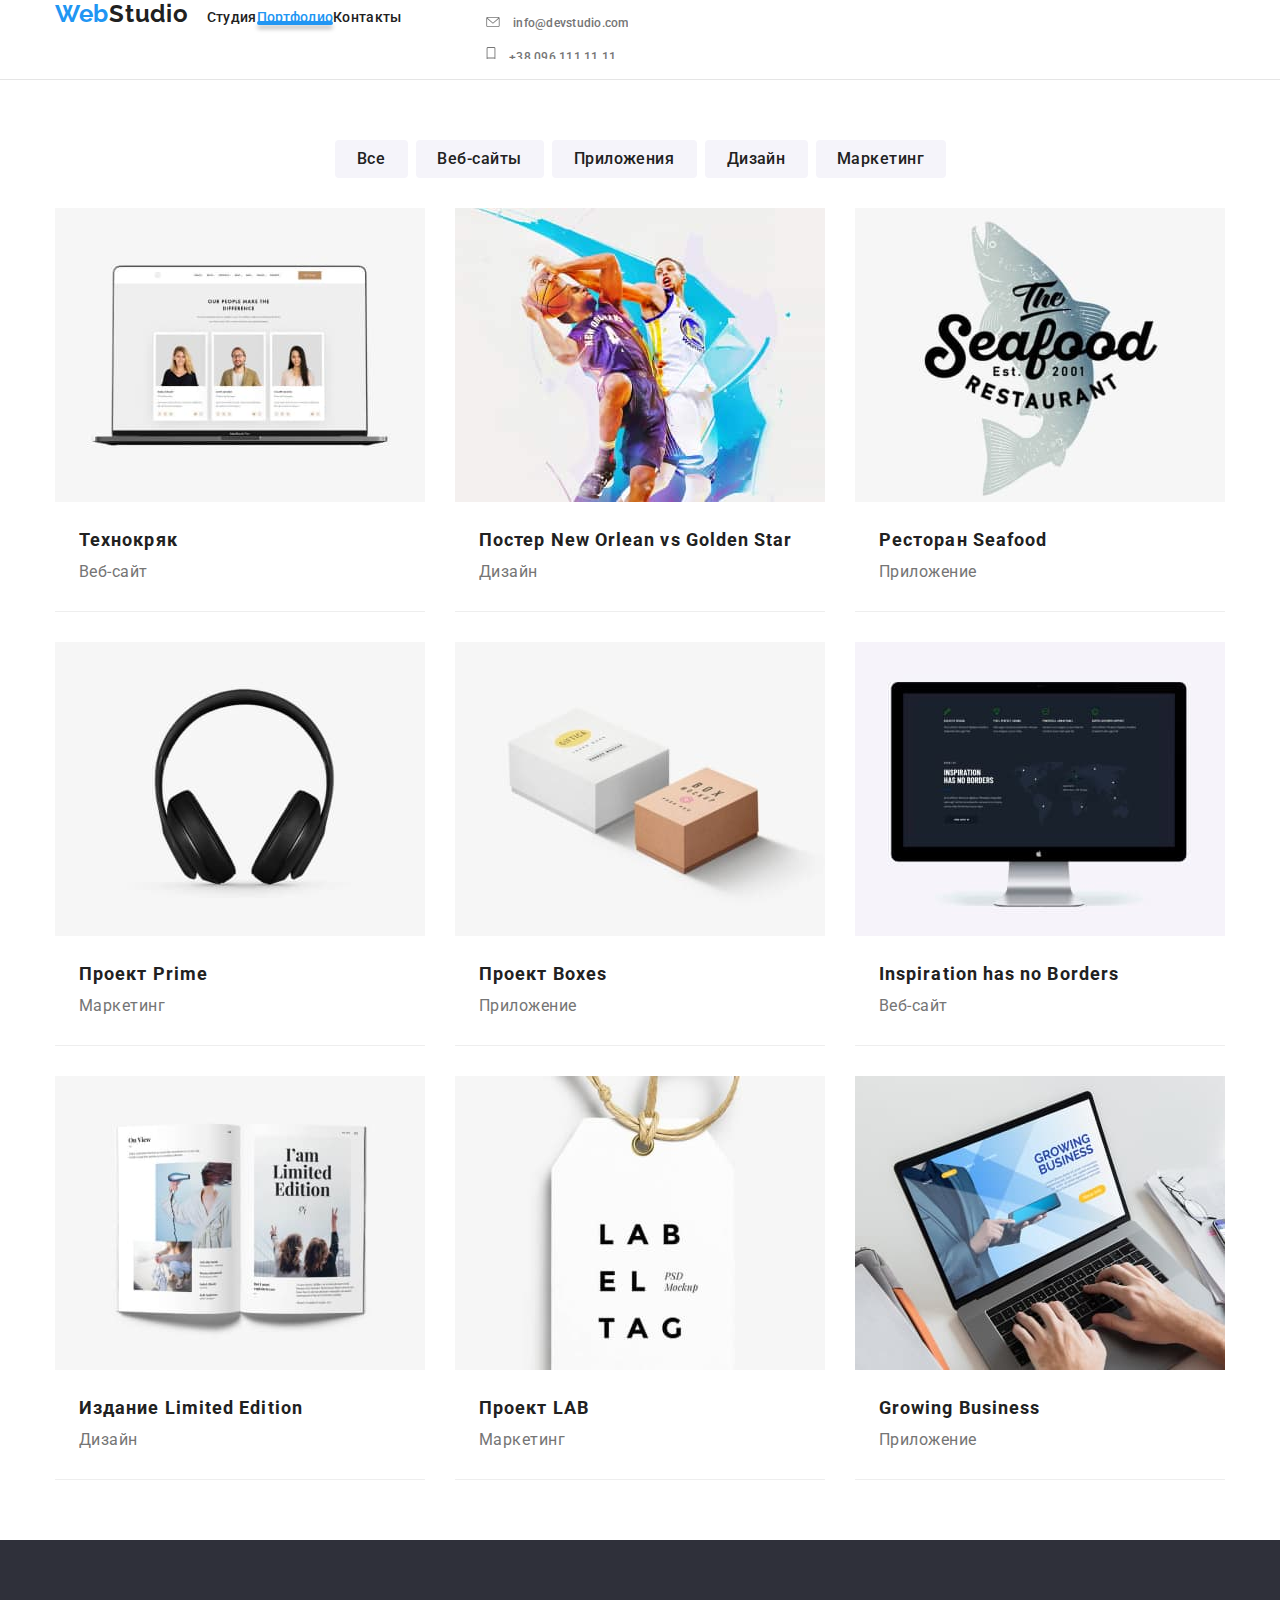
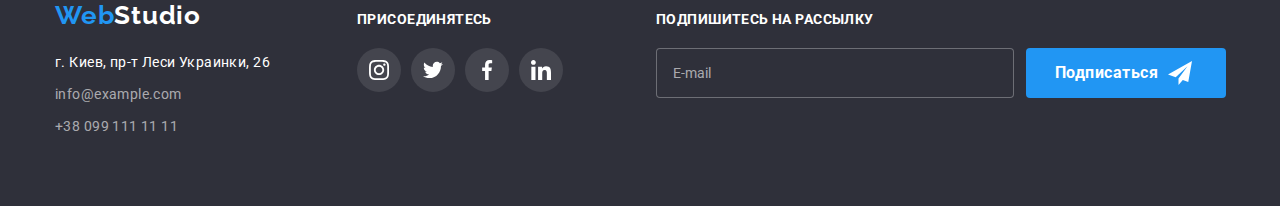
==== commit 2275e2d7: "В хедере спрятано мобильное меню для версии планшет" ====
--- a/portfolio.html
+++ b/portfolio.html
@@ -65,7 +65,7 @@
                 class="auth-nav__link auth-nav__link--email list"
               >
                 <span class="auth-nav__icon">
-                  <svg width="20" height="20">
+                  <svg width="14" height="10">
                     <use href="./img/icons.svg#envelope"></use>
                   </svg>
                 </span>
@@ -78,7 +78,7 @@
                 class="auth-nav__link auth-nav__link--telcolor list"
               >
                 <span class="auth-nav__icon">
-                  <svg width="20" height="20">
+                  <svg width="10" height="14">
                     <use href="./img/icons.svg#smartphone"></use>
                   </svg>
                 </span>
--- a/css/main.min.css
+++ b/css/main.min.css
@@ -1 +1 @@
-:root{--primary-text-color: #757575;--title-text-color: #212121;--accent-color: #2196f3;--footer-mail-tel-color: rgba(255, 255, 255, 0.6);--background-hero-footer-color: #2f303a;--background-page-color: #e5e5e5;--background-ourteam-color: #f5f4fa;--background-primary-color: #ffffff;--icon-primary-color: #afb1b8;--timing-function: cubic-bezier(0.4, 0, 0.2, 1)}body{background-color:var(--background-primary-color);color:var(--primary-text-color);font-family:Roboto,sans-serif;font-size:14px;line-height:1.7;letter-spacing:.03em}.list{list-style:none;text-decoration:none;padding:0;margin:0}h1,h2,h3,h4,h5,h6,p{margin:0;padding:0}img{margin:0;padding:0;display:block;width:100%;height:auto}.container{width:100%;padding:0 15px;margin:0 auto}@media screen and (min-width: 480px){.container{width:480px}}@media screen and (min-width: 768px){.container{width:768px}}@media screen and (min-width: 1200px){.container{width:1200px}}.title{font-weight:700;font-size:28px;line-height:1.19;text-align:center;letter-spacing:.03em;color:var(--title-text-color)}.btn-primary{width:200px;height:50px;border:none;border-radius:4px;background-color:var(--accent-color);color:var(--background-primary-color);cursor:pointer;font-weight:700;font-size:16px;line-height:1.86;letter-spacing:.03em}.logo{color:var(--title-text-color);font-family:"Raleway";font-style:normal;font-weight:700;font-size:24px;line-height:1.17;letter-spacing:.03em}.logo__web{color:var(--accent-color)}.header{background-color:var(--background-primary-color);border-bottom:1px solid var(--background-page-color)}.wrapper-nav{display:flex;align-items:center}.menu-open-btn{display:inline-flex;padding:0;margin:0;border:none;background-color:rgba(0,0,0,0);margin-left:auto;margin-top:10px;margin-bottom:10px}.menu-open-btn:hover{fill:var(--accent-color);cursor:pointer}.mob-menu.is-hidden{display:none}.menu-close-btn{display:block;padding:0;border:none;background-color:rgba(0,0,0,0);margin-left:auto;margin-top:10px;margin-bottom:10px}.menu-close-btn:hover{fill:var(--accent-color);cursor:pointer}.mob-menu{position:fixed;top:0;left:0;display:flex;flex-direction:column;z-index:1;width:100vw;height:100vh;padding-left:40px;background-color:var(--background-primary-color);overflow-y:auto}@media screen and (min-width: 768px){.mob-menu{position:absolute}}.mob-menu.is-hidden{display:none}.header-nav{margin-left:-25px;margin-bottom:302px}.site-nav{display:flex;flex-direction:column}.site-nav__item{position:relative;width:max-content}.site-nav .site-nav__item:not(:last-child){margin-bottom:35px}.site-nav__link{font-weight:500;font-size:40px;line-height:1.17;letter-spacing:.02em;color:var(--title-text-color);transition:color 250ms var(--timing-function)}.site-nav__link::after{position:absolute;left:0;bottom:0;content:"";width:100%;height:4px;background-color:var(--accent-color);box-shadow:0px 4px 4px rgba(0,0,0,.25);border-radius:2px;opacity:0;transition:opacity 250ms var(--timing-function)}.site-nav__link:hover,.site-nav__link:focus{color:var(--accent-color)}.site-nav__link.current{color:var(--accent-color)}.site-nav__link.current::after{opacity:1}.auth-nav{display:flex;flex-direction:column-reverse;margin-left:-25px;margin-bottom:64px}.auth-nav__item{padding-left:10px}.auth-nav .auth-nav__item:not(:first-child){margin-bottom:20px}.auth-nav__link{color:var(--primary-text-color);font-weight:500;font-size:34px;line-height:1.18;letter-spacing:.02em;transition:color 250ms var(--timing-function)}.auth-nav__link:hover,.auth-nav__link:focus{color:var(--accent-color)}.auth-nav__link--color{fill:var(--accent-color)}.auth-nav__link--email{font-size:24px;line-height:1.17;color:var(--primary-text-color)}.auth-nav__link--telcolor{color:var(--accent-color)}.auth-nav__icon{display:none}.menu-soc__list{display:flex;flex-wrap:wrap;margin-left:-15px}.menu-soc__list .menu-soc__item:not(:last-child){margin-right:10px}.menu-soc__link{font-family:"Roboto";font-style:normal;font-weight:500;font-size:18px;line-height:22px;letter-spacing:.02em;color:var(--accent-color)}.menu-soc__link--line::after{content:"";width:22px;height:0px;left:135px;top:726px;margin-left:10px;border:1px solid rgba(33,33,33,.2);transform:rotate(90deg)}.no-scroll{overflow:hidden}.hero{height:400px;padding:118px 0;text-align:center;background-color:#c4c4c4;background-image:linear-gradient(to right, rgba(47, 48, 58, 0.4), rgba(47, 48, 58, 0.4)),url("../img/heroimg.jpg");background-repeat:repeat;background-position:center;background-size:cover}@media screen and (min-width: 768px){.hero{padding:118px 200px}}@media screen and (min-width: 1200px){.hero{max-width:1600px;height:600px;padding:200px 0;margin-left:auto;margin-right:auto}}.hero__iner{display:flex;flex-direction:column;align-items:center}@media screen and (min-width: 768px){.hero__iner{width:max-content}}@media screen and (min-width: 1200px){.hero__iner{max-width:1200px}}.hero__title{display:inline-block;max-width:360px;margin:auto;margin-bottom:30px;color:var(--background-primary-color);font-weight:900;font-size:26px;line-height:1.62;letter-spacing:.06em;text-align:center;text-transform:uppercase}@media screen and (min-width: 768px){.hero__title{margin:0;margin-bottom:30px}}@media screen and (min-width: 1200px){.hero__title{max-width:696px;font-size:44px;line-height:1.36}}.section-advantages{padding-top:60px;padding-bottom:60px}@media screen and (min-width: 1200px){.section-advantages{padding:94px 0}}.advantages-content{margin-bottom:-30px}@media screen and (min-width: 768px){.advantages-content{display:flex;flex-wrap:wrap;margin-left:-30px}}.advantages-content__item{margin-bottom:30px}@media screen and (min-width: 768px){.advantages-content__item{width:calc(50% - 30px);margin-left:30px;margin-bottom:30px}}@media screen and (min-width: 1200px){.advantages-content__item{width:calc(25% - 30px)}}.advantages-content__title{color:var(--title-text-color);font-weight:700;font-size:14px;line-height:1.14;letter-spacing:.03em;text-transform:uppercase;text-align:center;margin-bottom:10px}@media screen and (min-width: 768px){.advantages-content__title{text-align:left}}.advantages-content__item--iconantenna::before{content:"";height:120px;margin-bottom:30px;display:block;background-position:center;background-size:70px 70px;background-color:#f4f5fa;background-image:url("../img/antenna.svg");background-repeat:no-repeat}.advantages-content__item--iconclock::before{content:"";margin:auto;height:120px;background-image:url("../img/clock.svg");background-repeat:no-repeat;display:block;background-position:center;background-size:70px 70px;background-color:#f4f5fa;margin-bottom:30px;background-repeat:no-repeat}.advantages-content__item--icondiagram::before{content:"";margin:auto;height:120px;background-image:url("../img/diagram.svg");background-repeat:no-repeat;display:block;background-position:center;background-size:70px 70px;background-color:#f4f5fa;margin-bottom:30px;background-repeat:no-repeat}.advantages-content__item--iconastronaut::before{content:"";margin:auto;height:120px;background-image:url("../img/astronaut.svg");background-repeat:no-repeat;display:block;background-position:center;background-size:70px 70px;background-color:#f4f5fa;margin-bottom:30px;background-repeat:no-repeat}.advantages-content__text{font-size:14px;line-height:1.71;letter-spacing:.03em}@media screen and (min-width: 768px){.advantages-content__text{height:75px}}.section-work{display:none;padding-bottom:94px}@media screen and (min-width: 1200px){.section-work{display:block}}.section-work__title{margin-bottom:50px}.work-list{display:flex}.work-item__inner{position:relative}.work-list .work-list__item+.work-list__item{margin-left:30px}.work-item__text{font-weight:700;font-size:14px;line-height:1.14;text-align:center;letter-spacing:.03em;text-transform:uppercase;color:var(--background-primary-color)}.work-text__inner{position:absolute;bottom:0;display:flex;align-items:center;justify-content:center;width:370px;height:70px;background-color:rgba(47,48,58,.8)}.section-team{padding-top:60px;padding-bottom:60px;background-color:var(--background-ourteam-color)}@media screen and (min-width: 480px){.section-team .container{max-width:480px}}@media screen and (min-width: 768px){.section-team .container{max-width:768px}}@media screen and (min-width: 1200px){.section-team{padding-top:94px;padding-bottom:94px}.section-team .container{max-width:1200px}}.team-list{margin-bottom:-30px}@media screen and (min-width: 768px){.team-list{display:flex;flex-wrap:wrap;margin-right:-30px}}.team-list__item{background-color:var(--background-primary-color);border-radius:0px 0px 4px 4px;box-shadow:0px 1px 3px rgba(0,0,0,.12),0px 1px 1px rgba(0,0,0,.14),0px 2px 1px rgba(0,0,0,.2);padding-bottom:24px;margin-bottom:30px}@media screen and (min-width: 768px){.team-list__item{width:calc(50% - 30px);margin-right:30px}}@media screen and (min-width: 1200px){.team-list__item{width:calc(25% - 30px)}}.team-title{margin-bottom:30px;color:var(--title-text-color)}@media screen and (min-width: 768px){.team-title{line-height:1.18}}@media screen and (min-width: 1200px){.team-title{font-size:36px;line-height:1.17}}.team-list__img{margin-bottom:30px}.team-list__name{margin-bottom:10px;color:var(--title-text-color);font-weight:500;font-size:16px;line-height:1.19;text-align:center}.team-list__desc{margin-bottom:16px;font-weight:400;font-size:16px;line-height:1.19;text-align:center}.socials{display:flex;justify-content:center;margin-right:-10px}.socials__item{margin-right:10px}.socials__link{width:44px;height:44px;background-color:var(--background-primary-color);fill:var(--icon-primary-color);border-radius:50%;display:flex;justify-content:center;align-items:center;transition:background-color 250ms var(--timing-function),fill 250ms var(--timing-function)}.socials__link:hover,.socials__link:focus{background-color:var(--accent-color);fill:var(--background-primary-color)}.section-clients{padding:60px 0}@media screen and (min-width: 480px){.section-clients .container{max-width:480px}}@media screen and (min-width: 768px){.section-clients .container{max-width:768px}}@media screen and (min-width: 1200px){.section-clients{padding:94px 0}.section-clients .container{max-width:1200px}}.clients-title{margin-bottom:30px}@media screen and (min-width: 768px){.clients-title{line-height:1.18}}@media screen and (min-width: 1200px){.clients-title{margin-bottom:50px;font-size:36px;line-height:1.17}}.clients-list{display:flex;flex-wrap:wrap;margin-left:-30px;margin-bottom:-30px}.clients-item{width:calc(50% - 30px);margin-left:30px;margin-bottom:30px}@media screen and (min-width: 768px){.clients-item{width:calc(33.3333333333% - 30px)}}@media screen and (min-width: 1200px){.clients-item{width:calc(16.6666666667% - 30px)}}.clients-link{max-width:210px;height:92px;border:1px solid #afb1b8;fill:#afb1b8;border-radius:4px;display:flex;justify-content:center;align-items:center;transition:border 250ms var(--timing-function),fill 250ms var(--timing-function)}@media screen and (min-width: 768px){.clients-link{max-width:226px}}.clients-link:hover,.clients-link:focus{border:1px solid var(--accent-color);fill:var(--accent-color)}.footer{padding-top:60px;padding-bottom:60px;background-color:var(--background-hero-footer-color)}.footer-wrap{text-align:center}@media screen and (min-width: 1200px){.footer-wrap{display:flex;text-align:start}}.footer-inner{margin-bottom:60px}@media screen and (min-width: 768px){.footer-inner{display:inline-block;min-width:232px;margin:0}}@media screen and (min-width: 1200px){.footer-inner{margin-right:70px}}@media screen and (min-width: 768px){.footer-wrap__iner{display:flex;justify-content:space-around;margin-bottom:60px}}@media screen and (min-width: 1200px){.footer-wrap__iner{margin-bottom:0}}.footer-inner__logo{display:inline-block;min-width:154px;margin-bottom:20px;color:var(--background-primary-color)}@media screen and (min-width: 1200px){.footer-inner__logo{height:31px;min-width:145px;margin-right:0;font-size:26px}}.address-list__item{margin-bottom:8px}.address-list__adress{color:var(--background-primary-color);font-style:normal}@media screen and (min-width: 1200px){.address-list__adress{max-width:100%}}.address-list__link{color:var(--footer-mail-tel-color);font-style:normal;transition:color 250ms var(--timing-function)}.address-list__link:hover,.address-list__link:focus{color:var(--accent-color)}.footer-soc{margin-bottom:60px}@media screen and (min-width: 768px){.footer-soc{display:inline-block;min-width:206px;padding-top:5px;margin:0}}@media screen and (min-width: 1200px){.footer-soc{padding-top:12px;margin-right:93px}}.footer-soc__title{font-weight:700;font-size:14px;line-height:1.14;text-transform:uppercase;color:var(--background-primary-color);margin-bottom:20px}.socials{margin-right:-10px}.socials__link--color{background-color:rgba(255,255,255,.1);fill:var(--background-primary-color);transition:background-color 250ms var(--timing-function)}.footer-subscribe{display:flex;flex-direction:column;align-items:center}@media screen and (min-width: 768px){.footer-subscribe{max-width:450px;margin-left:auto;margin-right:auto}}@media screen and (min-width: 1200px){.footer-subscribe{margin:0;position:relative;align-items:flex-start;min-width:570px;height:86px;margin-top:12px}}.footer-subscribe__title{margin-bottom:20px;font-size:14px;line-height:1.14;letter-spacing:.03em;text-transform:uppercase;color:var(--background-primary-color)}.footer-subscribe__email{width:100%}@media screen and (min-width: 1200px){.footer-subscribe__email{max-width:358px}}.footer-subscribe__input{padding-left:16px;margin-bottom:20px;width:100%;height:50px;border:1px solid rgba(255,255,255,.3);border-radius:4px;color:var(--background-primary-color);background-color:var(--background-hero-footer-color)}@media screen and (min-width: 1200px){.footer-subscribe__input{margin-bottom:0}}.footer-subscribe__input::placeholder{font-family:"Roboto";font-style:normal;color:rgba(255,255,255,.6)}.btn-subscribe{padding-top:10px;padding-bottom:10px;padding-left:29px;display:flex;align-items:center;text-align:center}@media screen and (min-width: 1200px){.btn-subscribe{position:absolute;bottom:0;right:0}}.btn-subscribe::after{content:"";display:inline-block;width:24px;height:24px;margin-left:10px;background-image:url("../img/iconsend.svg");background-repeat:no-repeat}.backdrop{position:fixed;top:0;left:0;width:100%;height:100%;background-color:rgba(0,0,0,.2);opacity:1;transition:opacity 250ms var(--timing-function)}.backdrop.is-hidden{opacity:0;pointer-events:none}.backdrop.is-hidden .modal{transform:translate(-50%, -50%) scale(1.1)}.modal{position:absolute;top:50%;left:50%;padding:40px;width:528px;height:581px;background-color:var(--background-primary-color);box-shadow:0px 1px 3px rgba(0,0,0,.12),0px 1px 1px rgba(0,0,0,.14),0px 2px 1px rgba(0,0,0,.2);border-radius:4px;transform:translate(-50%, -50%) scale(1);transition:transform 250ms var(--timing-function)}.modal-button{position:absolute;top:0;right:0;width:30px;height:30px;display:flex;justify-content:center;align-items:center;background-color:var(--background-primary-color);border:1px solid rgba(0,0,0,.1);border-radius:50%;padding:6px 0;margin-top:8px;margin-right:8px;transform:rotate(0);transition:transform 250ms var(--timing-function)}.modal-button:hover{cursor:pointer;transform:rotate(180deg);fill:#2196f3}.modal-titel{margin-bottom:12px;font-weight:700;font-size:20px;line-height:1.15;text-align:center;letter-spacing:.03em;color:#212121}.modal-field{display:flex;flex-direction:column}.modal-field__label{position:relative}.modal-field__text{display:block;margin-bottom:4px;font-size:12px;line-height:1.17;letter-spacing:.01em;color:var(--primary-text-color)}.modal-field__inner{position:relative;margin:0 0 10px 0}.modal-field__label--margin{margin:0 0 20px 0}.modal-field__item{position:relative}.modal-field__input{width:100%;margin:0;padding:10px 0px 10px 42px;outline:none;border:1px solid rgba(33,33,33,.2);border-radius:4px;padding-left:35px;transition:border 250ms var(--timing-function)}.modal-field__icon{position:absolute;top:50%;left:12px;transform:translateY(-50%);display:inline-block;width:18px;height:18px;fill:#212121;transition:fill 250ms var(--timing-function)}.modal-field__input:focus{border:1px solid #2196f3;cursor:pointer}.modal-field__input:focus~.modal-field__icon{fill:#2196f3}.textarea{width:100%;height:120px;padding:12px 16px;outline:none;border:1px solid rgba(33,33,33,.2);border-radius:4px;resize:none}.textarea:placeholder-shown{font-size:12px;line-height:1.17;letter-spacing:.01em;padding:12px 16px}.checkbox-label{position:relative;display:flex;align-items:center;margin:0 auto 30px}.checkbox-label__input{position:absolute;width:1px;height:1px;margin:-1px;border:0;padding:0;clip:rect(0 0 0 0);overflow:hidden}.checkbox-label__icon{display:flex;align-items:center;width:16px;height:15px;margin-right:6px;fill:rgba(0,0,0,0);border:3px solid #212121;border-radius:4px;background-color:#fff;transition:background-color 250ms var(--timing-function),fill 250ms var(--timing-function)}.checkbox-label__input:checked+.checkbox-label__icon{background-color:#2196f3;border:none;fill:var(--background-primary-color)}.checkbox-label__text{color:var(--primary-text-color)}.checkbox-label__desc{color:var(--accent-color);text-decoration:underline}.modal-btn{padding:10px 55px;margin:auto;box-shadow:0px 4px 4px rgba(0,0,0,.15);border-radius:4px}.btn-primary__text{display:block;letter-spacing:.06em}.section-portfolio{padding-top:60px;padding-bottom:60px}.portfolio-button{display:flex;flex-wrap:wrap;margin-left:-8px;margin-bottom:25px}@media screen and (min-width: 768px){.portfolio-button{flex-wrap:nowrap;padding-bottom:16px;margin-bottom:14px;justify-content:center}}.portfolio-button .item{margin-left:8px;margin-bottom:15px}@media screen and (min-width: 768px){.portfolio-button .item{margin-bottom:0}}.button{display:block;padding:0;border:none;border-radius:4px;background-color:var(--background-ourteam-color);color:var(--title-text-color);cursor:pointer;font-family:Roboto,sans-serif;font-weight:500;font-size:16px;line-height:1.6;text-align:center;letter-spacing:.03em;transition:background-color 250ms var(--timing-function),color 250ms var(--timing-function)}.button:hover,.button:focus{background-color:var(--accent-color);color:var(--background-primary-color);box-shadow:0px 3px 1px rgba(0,0,0,.1),0px 1px 2px rgba(0,0,0,.08),0px 2px 2px rgba(0,0,0,.12)}.item .button-all{width:73px;height:38px}.item .button-websaite{width:128px;height:38px}.item .button-applications{width:145px;height:38px}.item .button-design{width:103px;height:38px}.item .button-marketing{width:130px;height:38px}@media screen and (min-width: 768px){.portfolio-list{display:flex;flex-wrap:wrap;margin-right:-30px;margin-bottom:-30px}}.portfolio-item{margin-bottom:30px;border-bottom:1px solid #eee}@media screen and (min-width: 768px){.portfolio-item{margin-right:30px;width:calc(50% - 30px);height:440px}}@media screen and (min-width: 1200px){.portfolio-item{width:calc(33.3333333333% - 30px);height:404px}}.portfolio-link:hover{box-shadow:0px 1px 1px rgba(0,0,0,.12),0px 4px 4px rgba(0,0,0,.06),1px 4px 6px rgba(0,0,0,.16)}.portfolio-title{color:var(--title-text-color);font-weight:700;font-size:18px;line-height:2;letter-spacing:.06em}.portfolio-title-text{padding:20px 24px}.text-portfolio{color:var(--primary-text-color);font-size:16px;line-height:1.8;letter-spacing:.03em}.portfolio-thumb{height:294px;position:relative;overflow:hidden}.portfolio-action-text{position:absolute;top:0;width:100%;height:100%;font-weight:400;font-size:18px;line-height:1.6;letter-spacing:.03em;color:#fff;background-color:rgba(33,150,243,.9);padding:77px 24px;transform:translateY(100%);transition:transform 250ms var(--timing-function)}@media screen and (min-width: 768px){.portfolio-action-text{padding:49px 24px 77px 24px}}@media screen and (min-width: 1200px){.portfolio-action-text{padding:63px 24px}}.portfolio-link:hover .portfolio-action-text,.portfolio-link:focus .portfolio-action-text{transform:translateY(0)}/*# sourceMappingURL=main.min.css.map */+:root{--primary-text-color: #757575;--title-text-color: #212121;--accent-color: #2196f3;--footer-mail-tel-color: rgba(255, 255, 255, 0.6);--background-hero-footer-color: #2f303a;--background-page-color: #e5e5e5;--background-ourteam-color: #f5f4fa;--background-primary-color: #ffffff;--icon-primary-color: #afb1b8;--timing-function: cubic-bezier(0.4, 0, 0.2, 1)}body{background-color:var(--background-primary-color);color:var(--primary-text-color);font-family:Roboto,sans-serif;font-size:14px;line-height:1.7;letter-spacing:.03em}.list{list-style:none;text-decoration:none;padding:0;margin:0}h1,h2,h3,h4,h5,h6,p{margin:0;padding:0}img{margin:0;padding:0;display:block;width:100%;height:auto}.container{width:100%;padding:0 15px;margin:0 auto}@media screen and (min-width: 480px){.container{width:480px}}@media screen and (min-width: 768px){.container{width:768px}}@media screen and (min-width: 1200px){.container{width:1200px}}.title{font-weight:700;font-size:28px;line-height:1.19;text-align:center;letter-spacing:.03em;color:var(--title-text-color)}.btn-primary{width:200px;height:50px;border:none;border-radius:4px;background-color:var(--accent-color);color:var(--background-primary-color);cursor:pointer;font-weight:700;font-size:16px;line-height:1.86;letter-spacing:.03em}.logo{color:var(--title-text-color);font-family:"Raleway";font-style:normal;font-weight:700;font-size:24px;line-height:1.17;letter-spacing:.03em}.logo__web{color:var(--accent-color)}.header{background-color:var(--background-primary-color);border-bottom:1px solid var(--background-page-color)}@media screen and (min-width: 768px){.header{height:80px}}.wrapper-nav{display:flex;align-items:center}@media screen and (min-width: 768px){.wrapper-nav{display:inline-flex}}.menu-open-btn{display:inline-flex;padding:0;margin:0;border:none;background-color:rgba(0,0,0,0);margin-left:auto;margin-top:10px;margin-bottom:10px}@media screen and (min-width: 768px){.menu-open-btn{display:none}}.menu-open-btn:hover{fill:var(--accent-color);cursor:pointer}.menu-close-btn{display:block;padding:0;border:none;background-color:rgba(0,0,0,0);margin-left:auto;margin-top:10px;margin-bottom:10px}@media screen and (min-width: 768px){.menu-close-btn{display:none}}.menu-close-btn:hover{fill:var(--accent-color);cursor:pointer}.mob-menu{position:fixed;top:0;left:0;display:flex;flex-direction:column;z-index:1;width:100vw;height:100vh;padding-left:40px;background-color:var(--background-primary-color);overflow-y:auto}@media screen and (min-width: 768px){.mob-menu{left:237px;width:max-content;padding:0;margin:0;height:48px}}.mob-menu.is-hidden{display:none}@media screen and (min-width: 768px){.mob-menu.is-hidden{display:inline-flex;flex-direction:row;position:relative;left:0}}.header-nav{margin-left:-25px;margin-bottom:302px}@media screen and (min-width: 768px){.header-nav{display:flex;align-items:center;padding:0;margin:0;max-width:294px}}.site-nav{display:flex;flex-direction:column}@media screen and (min-width: 768px){.site-nav{display:flex;flex-direction:row}}.site-nav__item{position:relative;width:max-content}.site-nav .site-nav__item:not(:last-child){margin-bottom:35px}.site-nav__link{font-weight:500;font-size:40px;line-height:1.17;letter-spacing:.02em;color:var(--title-text-color);transition:color 250ms var(--timing-function)}.site-nav__link::after{position:absolute;left:0;bottom:0;content:"";width:100%;height:4px;background-color:var(--accent-color);box-shadow:0px 4px 4px rgba(0,0,0,.25);border-radius:2px;opacity:0;transition:opacity 250ms var(--timing-function)}@media screen and (min-width: 768px){.site-nav__link{position:relative;font-size:14px;line-height:1.14}}.site-nav__link:hover,.site-nav__link:focus{color:var(--accent-color)}.site-nav__link.current{color:var(--accent-color)}.site-nav__link.current::after{opacity:1}.auth-nav{display:flex;flex-direction:column-reverse;margin-left:-25px;margin-bottom:64px}@media screen and (min-width: 768px){.auth-nav{flex-direction:column;padding:0;margin:0;width:max-content}.auth-nav .auth-nav__item:not(:last-child){margin-bottom:10px}}.auth-nav__item{padding-left:10px}@media screen and (min-width: 768px){.auth-nav__item{padding:0}}.auth-nav .auth-nav__item:not(:first-child){margin-bottom:20px}@media screen and (min-width: 768px){.auth-nav .auth-nav__item:not(:first-child){margin-bottom:0}}.auth-nav__link{color:var(--primary-text-color);font-weight:500;font-size:34px;line-height:1.18;letter-spacing:.02em;transition:color 250ms var(--timing-function)}@media screen and (min-width: 768px){.auth-nav__link{font-size:12px;line-height:14px}}.auth-nav__link:hover,.auth-nav__link:focus{color:var(--accent-color)}.auth-nav__link--color{fill:var(--accent-color)}.auth-nav__link--email{font-size:24px;line-height:1.17;color:var(--primary-text-color)}@media screen and (min-width: 768px){.auth-nav__link--email{font-size:12px;line-height:14px}}.auth-nav__link--telcolor{color:var(--accent-color)}@media screen and (min-width: 768px){.auth-nav__link--telcolor{color:var(--primary-text-color)}}.auth-nav__icon{display:none}@media screen and (min-width: 768px){.auth-nav__icon{display:inline-flex;fill:currentColor;margin-right:10px}}.menu-soc__list{display:flex;flex-wrap:wrap;margin-left:-15px}@media screen and (min-width: 768px){.menu-soc__list{display:none}}.menu-soc__list .menu-soc__item:not(:last-child){margin-right:10px}.menu-soc__link{font-family:"Roboto";font-style:normal;font-weight:500;font-size:18px;line-height:22px;letter-spacing:.02em;color:var(--accent-color)}.menu-soc__link--line::after{content:"";width:22px;height:0px;left:135px;top:726px;margin-left:10px;border:1px solid rgba(33,33,33,.2);transform:rotate(90deg)}.no-scroll{overflow:hidden}.hero{height:400px;padding:118px 0;text-align:center;background-color:#c4c4c4;background-image:linear-gradient(to right, rgba(47, 48, 58, 0.4), rgba(47, 48, 58, 0.4)),url("../img/heroimg.jpg");background-repeat:repeat;background-position:center;background-size:cover}@media screen and (min-width: 768px){.hero{padding:118px 200px}}@media screen and (min-width: 1200px){.hero{max-width:1600px;height:600px;padding:200px 0;margin-left:auto;margin-right:auto}}.hero__iner{display:flex;flex-direction:column;align-items:center}@media screen and (min-width: 768px){.hero__iner{width:max-content}}@media screen and (min-width: 1200px){.hero__iner{max-width:1200px}}.hero__title{display:inline-block;max-width:360px;margin:auto;margin-bottom:30px;color:var(--background-primary-color);font-weight:900;font-size:26px;line-height:1.62;letter-spacing:.06em;text-align:center;text-transform:uppercase}@media screen and (min-width: 768px){.hero__title{margin:0;margin-bottom:30px}}@media screen and (min-width: 1200px){.hero__title{max-width:696px;font-size:44px;line-height:1.36}}.section-advantages{padding-top:60px;padding-bottom:60px}@media screen and (min-width: 1200px){.section-advantages{padding:94px 0}}.advantages-content{margin-bottom:-30px}@media screen and (min-width: 768px){.advantages-content{display:flex;flex-wrap:wrap;margin-left:-30px}}.advantages-content__item{margin-bottom:30px}@media screen and (min-width: 768px){.advantages-content__item{width:calc(50% - 30px);margin-left:30px;margin-bottom:30px}}@media screen and (min-width: 1200px){.advantages-content__item{width:calc(25% - 30px)}}.advantages-content__title{color:var(--title-text-color);font-weight:700;font-size:14px;line-height:1.14;letter-spacing:.03em;text-transform:uppercase;text-align:center;margin-bottom:10px}@media screen and (min-width: 768px){.advantages-content__title{text-align:left}}.advantages-content__item--iconantenna::before{content:"";height:120px;margin-bottom:30px;display:block;background-position:center;background-size:70px 70px;background-color:#f4f5fa;background-image:url("../img/antenna.svg");background-repeat:no-repeat}.advantages-content__item--iconclock::before{content:"";margin:auto;height:120px;background-image:url("../img/clock.svg");background-repeat:no-repeat;display:block;background-position:center;background-size:70px 70px;background-color:#f4f5fa;margin-bottom:30px;background-repeat:no-repeat}.advantages-content__item--icondiagram::before{content:"";margin:auto;height:120px;background-image:url("../img/diagram.svg");background-repeat:no-repeat;display:block;background-position:center;background-size:70px 70px;background-color:#f4f5fa;margin-bottom:30px;background-repeat:no-repeat}.advantages-content__item--iconastronaut::before{content:"";margin:auto;height:120px;background-image:url("../img/astronaut.svg");background-repeat:no-repeat;display:block;background-position:center;background-size:70px 70px;background-color:#f4f5fa;margin-bottom:30px;background-repeat:no-repeat}.advantages-content__text{font-size:14px;line-height:1.71;letter-spacing:.03em}@media screen and (min-width: 768px){.advantages-content__text{height:75px}}.section-work{display:none;padding-bottom:94px}@media screen and (min-width: 1200px){.section-work{display:block}}.section-work__title{margin-bottom:50px}.work-list{display:flex}.work-item__inner{position:relative}.work-list .work-list__item+.work-list__item{margin-left:30px}.work-item__text{font-weight:700;font-size:14px;line-height:1.14;text-align:center;letter-spacing:.03em;text-transform:uppercase;color:var(--background-primary-color)}.work-text__inner{position:absolute;bottom:0;display:flex;align-items:center;justify-content:center;width:370px;height:70px;background-color:rgba(47,48,58,.8)}.section-team{padding-top:60px;padding-bottom:60px;background-color:var(--background-ourteam-color)}@media screen and (min-width: 480px){.section-team .container{max-width:480px}}@media screen and (min-width: 768px){.section-team .container{max-width:768px}}@media screen and (min-width: 1200px){.section-team{padding-top:94px;padding-bottom:94px}.section-team .container{max-width:1200px}}.team-list{margin-bottom:-30px}@media screen and (min-width: 768px){.team-list{display:flex;flex-wrap:wrap;margin-right:-30px}}.team-list__item{background-color:var(--background-primary-color);border-radius:0px 0px 4px 4px;box-shadow:0px 1px 3px rgba(0,0,0,.12),0px 1px 1px rgba(0,0,0,.14),0px 2px 1px rgba(0,0,0,.2);padding-bottom:24px;margin-bottom:30px}@media screen and (min-width: 768px){.team-list__item{width:calc(50% - 30px);margin-right:30px}}@media screen and (min-width: 1200px){.team-list__item{width:calc(25% - 30px)}}.team-title{margin-bottom:30px;color:var(--title-text-color)}@media screen and (min-width: 768px){.team-title{line-height:1.18}}@media screen and (min-width: 1200px){.team-title{font-size:36px;line-height:1.17}}.team-list__img{margin-bottom:30px}.team-list__name{margin-bottom:10px;color:var(--title-text-color);font-weight:500;font-size:16px;line-height:1.19;text-align:center}.team-list__desc{margin-bottom:16px;font-weight:400;font-size:16px;line-height:1.19;text-align:center}.socials{display:flex;justify-content:center;margin-right:-10px}.socials__item{margin-right:10px}.socials__link{width:44px;height:44px;background-color:var(--background-primary-color);fill:var(--icon-primary-color);border-radius:50%;display:flex;justify-content:center;align-items:center;transition:background-color 250ms var(--timing-function),fill 250ms var(--timing-function)}.socials__link:hover,.socials__link:focus{background-color:var(--accent-color);fill:var(--background-primary-color)}.section-clients{padding:60px 0}@media screen and (min-width: 480px){.section-clients .container{max-width:480px}}@media screen and (min-width: 768px){.section-clients .container{max-width:768px}}@media screen and (min-width: 1200px){.section-clients{padding:94px 0}.section-clients .container{max-width:1200px}}.clients-title{margin-bottom:30px}@media screen and (min-width: 768px){.clients-title{line-height:1.18}}@media screen and (min-width: 1200px){.clients-title{margin-bottom:50px;font-size:36px;line-height:1.17}}.clients-list{display:flex;flex-wrap:wrap;margin-left:-30px;margin-bottom:-30px}.clients-item{width:calc(50% - 30px);margin-left:30px;margin-bottom:30px}@media screen and (min-width: 768px){.clients-item{width:calc(33.3333333333% - 30px)}}@media screen and (min-width: 1200px){.clients-item{width:calc(16.6666666667% - 30px)}}.clients-link{max-width:210px;height:92px;border:1px solid #afb1b8;fill:#afb1b8;border-radius:4px;display:flex;justify-content:center;align-items:center;transition:border 250ms var(--timing-function),fill 250ms var(--timing-function)}@media screen and (min-width: 768px){.clients-link{max-width:226px}}.clients-link:hover,.clients-link:focus{border:1px solid var(--accent-color);fill:var(--accent-color)}.footer{padding-top:60px;padding-bottom:60px;background-color:var(--background-hero-footer-color)}.footer-wrap{text-align:center}@media screen and (min-width: 1200px){.footer-wrap{display:flex;text-align:start}}.footer-inner{margin-bottom:60px}@media screen and (min-width: 768px){.footer-inner{display:inline-block;min-width:232px;margin:0}}@media screen and (min-width: 1200px){.footer-inner{margin-right:70px}}@media screen and (min-width: 768px){.footer-wrap__iner{display:flex;justify-content:space-around;margin-bottom:60px}}@media screen and (min-width: 1200px){.footer-wrap__iner{margin-bottom:0}}.footer-inner__logo{display:inline-block;min-width:154px;margin-bottom:20px;color:var(--background-primary-color)}@media screen and (min-width: 1200px){.footer-inner__logo{height:31px;min-width:145px;margin-right:0;font-size:26px}}.address-list__item{margin-bottom:8px}.address-list__adress{color:var(--background-primary-color);font-style:normal}@media screen and (min-width: 1200px){.address-list__adress{max-width:100%}}.address-list__link{color:var(--footer-mail-tel-color);font-style:normal;transition:color 250ms var(--timing-function)}.address-list__link:hover,.address-list__link:focus{color:var(--accent-color)}.footer-soc{margin-bottom:60px}@media screen and (min-width: 768px){.footer-soc{display:inline-block;min-width:206px;padding-top:5px;margin:0}}@media screen and (min-width: 1200px){.footer-soc{padding-top:12px;margin-right:93px}}.footer-soc__title{font-weight:700;font-size:14px;line-height:1.14;text-transform:uppercase;color:var(--background-primary-color);margin-bottom:20px}.socials{margin-right:-10px}.socials__link--color{background-color:rgba(255,255,255,.1);fill:var(--background-primary-color);transition:background-color 250ms var(--timing-function)}.footer-subscribe{display:flex;flex-direction:column;align-items:center}@media screen and (min-width: 768px){.footer-subscribe{max-width:450px;margin-left:auto;margin-right:auto}}@media screen and (min-width: 1200px){.footer-subscribe{margin:0;position:relative;align-items:flex-start;min-width:570px;height:86px;margin-top:12px}}.footer-subscribe__title{margin-bottom:20px;font-size:14px;line-height:1.14;letter-spacing:.03em;text-transform:uppercase;color:var(--background-primary-color)}.footer-subscribe__email{width:100%}@media screen and (min-width: 1200px){.footer-subscribe__email{max-width:358px}}.footer-subscribe__input{padding-left:16px;margin-bottom:20px;width:100%;height:50px;border:1px solid rgba(255,255,255,.3);border-radius:4px;color:var(--background-primary-color);background-color:var(--background-hero-footer-color)}@media screen and (min-width: 1200px){.footer-subscribe__input{margin-bottom:0}}.footer-subscribe__input::placeholder{font-family:"Roboto";font-style:normal;color:rgba(255,255,255,.6)}.btn-subscribe{padding-top:10px;padding-bottom:10px;padding-left:29px;display:flex;align-items:center;text-align:center}@media screen and (min-width: 1200px){.btn-subscribe{position:absolute;bottom:0;right:0}}.btn-subscribe::after{content:"";display:inline-block;width:24px;height:24px;margin-left:10px;background-image:url("../img/iconsend.svg");background-repeat:no-repeat}.backdrop{position:fixed;top:0;left:0;width:100%;height:100%;background-color:rgba(0,0,0,.2);opacity:1;transition:opacity 250ms var(--timing-function)}.backdrop.is-hidden{opacity:0;pointer-events:none}.backdrop.is-hidden .modal{transform:translate(-50%, -50%) scale(1.1)}.modal{position:absolute;top:50%;left:50%;padding:40px;width:528px;height:581px;background-color:var(--background-primary-color);box-shadow:0px 1px 3px rgba(0,0,0,.12),0px 1px 1px rgba(0,0,0,.14),0px 2px 1px rgba(0,0,0,.2);border-radius:4px;transform:translate(-50%, -50%) scale(1);transition:transform 250ms var(--timing-function)}.modal-button{position:absolute;top:0;right:0;width:30px;height:30px;display:flex;justify-content:center;align-items:center;background-color:var(--background-primary-color);border:1px solid rgba(0,0,0,.1);border-radius:50%;padding:6px 0;margin-top:8px;margin-right:8px;transform:rotate(0);transition:transform 250ms var(--timing-function)}.modal-button:hover{cursor:pointer;transform:rotate(180deg);fill:#2196f3}.modal-titel{margin-bottom:12px;font-weight:700;font-size:20px;line-height:1.15;text-align:center;letter-spacing:.03em;color:#212121}.modal-field{display:flex;flex-direction:column}.modal-field__label{position:relative}.modal-field__text{display:block;margin-bottom:4px;font-size:12px;line-height:1.17;letter-spacing:.01em;color:var(--primary-text-color)}.modal-field__inner{position:relative;margin:0 0 10px 0}.modal-field__label--margin{margin:0 0 20px 0}.modal-field__item{position:relative}.modal-field__input{width:100%;margin:0;padding:10px 0px 10px 42px;outline:none;border:1px solid rgba(33,33,33,.2);border-radius:4px;padding-left:35px;transition:border 250ms var(--timing-function)}.modal-field__icon{position:absolute;top:50%;left:12px;transform:translateY(-50%);display:inline-block;width:18px;height:18px;fill:#212121;transition:fill 250ms var(--timing-function)}.modal-field__input:focus{border:1px solid #2196f3;cursor:pointer}.modal-field__input:focus~.modal-field__icon{fill:#2196f3}.textarea{width:100%;height:120px;padding:12px 16px;outline:none;border:1px solid rgba(33,33,33,.2);border-radius:4px;resize:none}.textarea:placeholder-shown{font-size:12px;line-height:1.17;letter-spacing:.01em;padding:12px 16px}.checkbox-label{position:relative;display:flex;align-items:center;margin:0 auto 30px}.checkbox-label__input{position:absolute;width:1px;height:1px;margin:-1px;border:0;padding:0;clip:rect(0 0 0 0);overflow:hidden}.checkbox-label__icon{display:flex;align-items:center;width:16px;height:15px;margin-right:6px;fill:rgba(0,0,0,0);border:3px solid #212121;border-radius:4px;background-color:#fff;transition:background-color 250ms var(--timing-function),fill 250ms var(--timing-function)}.checkbox-label__input:checked+.checkbox-label__icon{background-color:#2196f3;border:none;fill:var(--background-primary-color)}.checkbox-label__text{color:var(--primary-text-color)}.checkbox-label__desc{color:var(--accent-color);text-decoration:underline}.modal-btn{padding:10px 55px;margin:auto;box-shadow:0px 4px 4px rgba(0,0,0,.15);border-radius:4px}.btn-primary__text{display:block;letter-spacing:.06em}.section-portfolio{padding-top:60px;padding-bottom:60px}.portfolio-button{display:flex;flex-wrap:wrap;margin-left:-8px;margin-bottom:25px}@media screen and (min-width: 768px){.portfolio-button{flex-wrap:nowrap;padding-bottom:16px;margin-bottom:14px;justify-content:center}}.portfolio-button .item{margin-left:8px;margin-bottom:15px}@media screen and (min-width: 768px){.portfolio-button .item{margin-bottom:0}}.button{display:block;padding:0;border:none;border-radius:4px;background-color:var(--background-ourteam-color);color:var(--title-text-color);cursor:pointer;font-family:Roboto,sans-serif;font-weight:500;font-size:16px;line-height:1.6;text-align:center;letter-spacing:.03em;transition:background-color 250ms var(--timing-function),color 250ms var(--timing-function)}.button:hover,.button:focus{background-color:var(--accent-color);color:var(--background-primary-color);box-shadow:0px 3px 1px rgba(0,0,0,.1),0px 1px 2px rgba(0,0,0,.08),0px 2px 2px rgba(0,0,0,.12)}.item .button-all{width:73px;height:38px}.item .button-websaite{width:128px;height:38px}.item .button-applications{width:145px;height:38px}.item .button-design{width:103px;height:38px}.item .button-marketing{width:130px;height:38px}@media screen and (min-width: 768px){.portfolio-list{display:flex;flex-wrap:wrap;margin-right:-30px;margin-bottom:-30px}}.portfolio-item{margin-bottom:30px;border-bottom:1px solid #eee}@media screen and (min-width: 768px){.portfolio-item{margin-right:30px;width:calc(50% - 30px);height:440px}}@media screen and (min-width: 1200px){.portfolio-item{width:calc(33.3333333333% - 30px);height:404px}}.portfolio-link:hover{box-shadow:0px 1px 1px rgba(0,0,0,.12),0px 4px 4px rgba(0,0,0,.06),1px 4px 6px rgba(0,0,0,.16)}.portfolio-title{color:var(--title-text-color);font-weight:700;font-size:18px;line-height:2;letter-spacing:.06em}.portfolio-title-text{padding:20px 24px}.text-portfolio{color:var(--primary-text-color);font-size:16px;line-height:1.8;letter-spacing:.03em}.portfolio-thumb{height:294px;position:relative;overflow:hidden}.portfolio-action-text{position:absolute;top:0;width:100%;height:100%;font-weight:400;font-size:18px;line-height:1.6;letter-spacing:.03em;color:#fff;background-color:rgba(33,150,243,.9);padding:77px 24px;transform:translateY(100%);transition:transform 250ms var(--timing-function)}@media screen and (min-width: 768px){.portfolio-action-text{padding:49px 24px 77px 24px}}@media screen and (min-width: 1200px){.portfolio-action-text{padding:63px 24px}}.portfolio-link:hover .portfolio-action-text,.portfolio-link:focus .portfolio-action-text{transform:translateY(0)}/*# sourceMappingURL=main.min.css.map */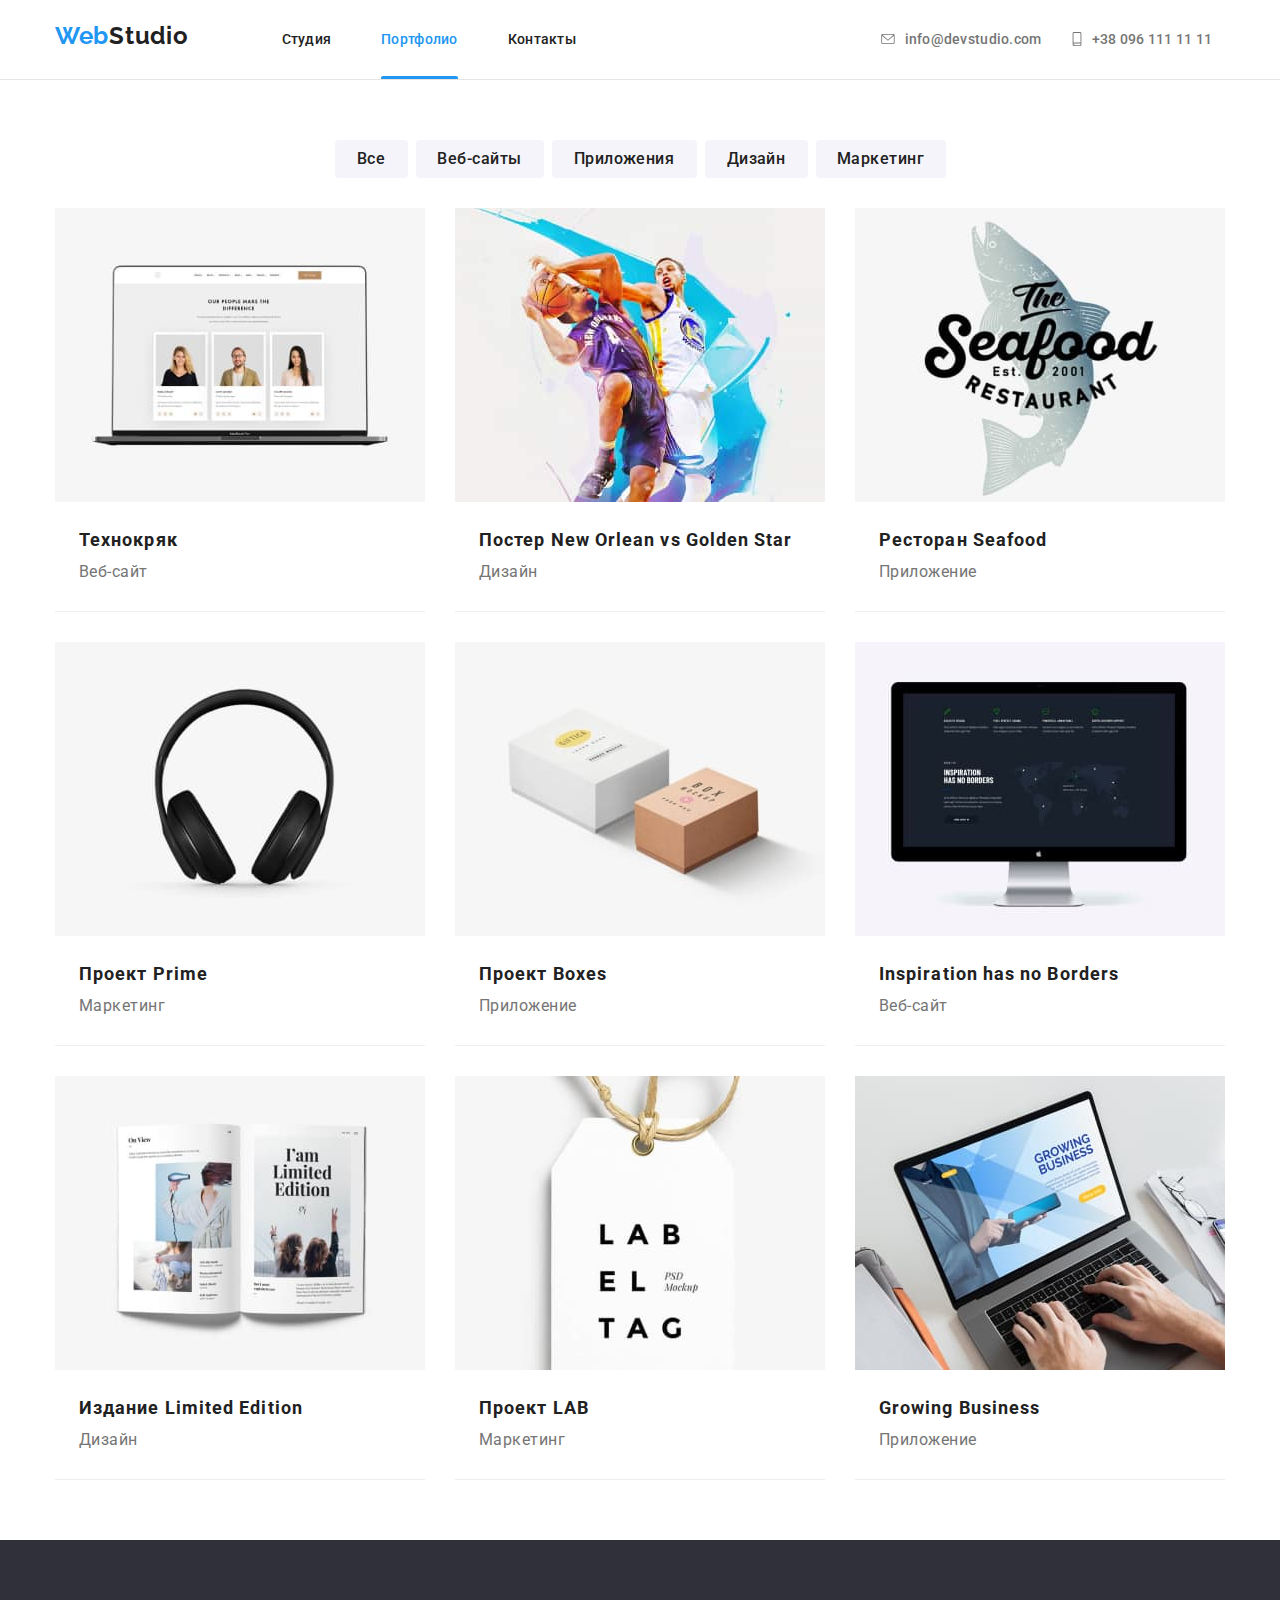
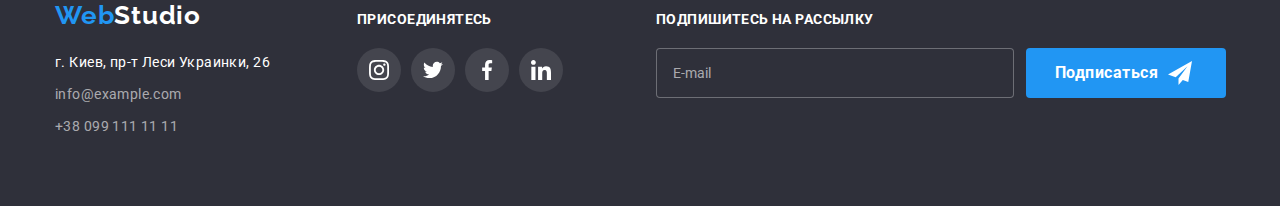
==== commit fc723800: "Скачаны картинки в разных разрешениях и подключены" ====
--- a/portfolio.html
+++ b/portfolio.html
@@ -143,6 +143,7 @@
                 <div class="portfolio-thumb">
                   <img
                     class="portfolio-card"
+                    srcset="./img/laptop.jpg 1x, ./img/laptop-2x.jpg 2x"
                     src="./img/laptop.jpg"
                     alt="Ноотбук"
                     width="370"
@@ -164,6 +165,7 @@
                 <div class="portfolio-thumb">
                   <img
                     class="portfolio-card"
+                    srcset="./img/basketball.jpg 1x, ./img/basketball-2x.jpg 2x"
                     src="./img/basketball.jpg"
                     alt="Двое мужчин играют в баскетбол"
                     width="370"
@@ -187,6 +189,10 @@
                 <div class="portfolio-thumb">
                   <img
                     class="portfolio-card"
+                    srcset="
+                      ./img/restaurantlogo.jpg    1x,
+                      ./img/restaurantlogo-2x.jpg 2x
+                    "
                     src="./img/restaurantlogo.jpg"
                     alt="Логотип ресторана"
                     width="370"
@@ -208,6 +214,7 @@
                 <div class="portfolio-thumb">
                   <img
                     class="portfolio-card"
+                    srcset="./img/headphones.jpg 1x, ./img/headphones-2x.jpg 2x"
                     src="./img/headphones.jpg"
                     alt="Наушники"
                     width="370"
@@ -229,6 +236,7 @@
                 <div class="portfolio-thumb">
                   <img
                     class="portfolio-card"
+                    srcset="./img/boxes.jpg 1x, ./img/boxes-2x.jpg 2x"
                     src="./img/boxes.jpg"
                     alt="Две коробочки"
                     width="370"
@@ -250,6 +258,10 @@
                 <div class="portfolio-thumb">
                   <img
                     class="portfolio-card"
+                    srcset="
+                      ./img/inspiration.jpg    1x,
+                      ./img/inspiration-2x.jpg 2x
+                    "
                     src="./img/inspiration.jpg"
                     alt="Веб-сайт"
                     width="370"
@@ -273,6 +285,7 @@
                 <div class="portfolio-thumb">
                   <img
                     class="portfolio-card"
+                    srcset="./img/edition.jpg 1x, ./img/edition-2x.jpg 2x"
                     src="./img/edition.jpg"
                     alt="Страница журнала"
                     width="370"
@@ -294,6 +307,7 @@
                 <div class="portfolio-thumb">
                   <img
                     class="portfolio-card"
+                    srcset="./img/labproject.jpg 1x, ./img/labproject-2x.jpg 2x"
                     src="./img/labproject.jpg"
                     alt="Карточка с названием"
                     width="370"
@@ -315,6 +329,10 @@
                 <div class="portfolio-thumb">
                   <img
                     class="portfolio-card"
+                    srcset="
+                      ./img/growingbusiness.jpg    1x,
+                      ./img/growingbusiness-2x.jpg 2x
+                    "
                     src="./img/growingbusiness.jpg"
                     alt="Человек работает за компьютером"
                     width="370"
--- a/css/main.min.css
+++ b/css/main.min.css
@@ -1 +1 @@
-:root{--primary-text-color: #757575;--title-text-color: #212121;--accent-color: #2196f3;--footer-mail-tel-color: rgba(255, 255, 255, 0.6);--background-hero-footer-color: #2f303a;--background-page-color: #e5e5e5;--background-ourteam-color: #f5f4fa;--background-primary-color: #ffffff;--icon-primary-color: #afb1b8;--timing-function: cubic-bezier(0.4, 0, 0.2, 1)}body{background-color:var(--background-primary-color);color:var(--primary-text-color);font-family:Roboto,sans-serif;font-size:14px;line-height:1.7;letter-spacing:.03em}.list{list-style:none;text-decoration:none;padding:0;margin:0}h1,h2,h3,h4,h5,h6,p{margin:0;padding:0}img{margin:0;padding:0;display:block;width:100%;height:auto}.container{width:100%;padding:0 15px;margin:0 auto}@media screen and (min-width: 480px){.container{width:480px}}@media screen and (min-width: 768px){.container{width:768px}}@media screen and (min-width: 1200px){.container{width:1200px}}.title{font-weight:700;font-size:28px;line-height:1.19;text-align:center;letter-spacing:.03em;color:var(--title-text-color)}.btn-primary{width:200px;height:50px;border:none;border-radius:4px;background-color:var(--accent-color);color:var(--background-primary-color);cursor:pointer;font-weight:700;font-size:16px;line-height:1.86;letter-spacing:.03em}.logo{color:var(--title-text-color);font-family:"Raleway";font-style:normal;font-weight:700;font-size:24px;line-height:1.17;letter-spacing:.03em}.logo__web{color:var(--accent-color)}.header{background-color:var(--background-primary-color);border-bottom:1px solid var(--background-page-color)}@media screen and (min-width: 768px){.header{height:80px}}.wrapper-nav{display:flex;align-items:center}@media screen and (min-width: 768px){.wrapper-nav{display:inline-flex}}.menu-open-btn{display:inline-flex;padding:0;margin:0;border:none;background-color:rgba(0,0,0,0);margin-left:auto;margin-top:10px;margin-bottom:10px}@media screen and (min-width: 768px){.menu-open-btn{display:none}}.menu-open-btn:hover{fill:var(--accent-color);cursor:pointer}.menu-close-btn{display:block;padding:0;border:none;background-color:rgba(0,0,0,0);margin-left:auto;margin-top:10px;margin-bottom:10px}@media screen and (min-width: 768px){.menu-close-btn{display:none}}.menu-close-btn:hover{fill:var(--accent-color);cursor:pointer}.mob-menu{position:fixed;top:0;left:0;display:flex;flex-direction:column;z-index:1;width:100vw;height:100vh;padding-left:40px;background-color:var(--background-primary-color);overflow-y:auto}@media screen and (min-width: 768px){.mob-menu{left:237px;width:max-content;padding:0;margin:0;height:48px}}.mob-menu.is-hidden{display:none}@media screen and (min-width: 768px){.mob-menu.is-hidden{display:inline-flex;flex-direction:row;position:relative;left:0}}.header-nav{margin-left:-25px;margin-bottom:302px}@media screen and (min-width: 768px){.header-nav{display:flex;align-items:center;padding:0;margin:0;max-width:294px}}.site-nav{display:flex;flex-direction:column}@media screen and (min-width: 768px){.site-nav{display:flex;flex-direction:row}}.site-nav__item{position:relative;width:max-content}.site-nav .site-nav__item:not(:last-child){margin-bottom:35px}.site-nav__link{font-weight:500;font-size:40px;line-height:1.17;letter-spacing:.02em;color:var(--title-text-color);transition:color 250ms var(--timing-function)}.site-nav__link::after{position:absolute;left:0;bottom:0;content:"";width:100%;height:4px;background-color:var(--accent-color);box-shadow:0px 4px 4px rgba(0,0,0,.25);border-radius:2px;opacity:0;transition:opacity 250ms var(--timing-function)}@media screen and (min-width: 768px){.site-nav__link{position:relative;font-size:14px;line-height:1.14}}.site-nav__link:hover,.site-nav__link:focus{color:var(--accent-color)}.site-nav__link.current{color:var(--accent-color)}.site-nav__link.current::after{opacity:1}.auth-nav{display:flex;flex-direction:column-reverse;margin-left:-25px;margin-bottom:64px}@media screen and (min-width: 768px){.auth-nav{flex-direction:column;padding:0;margin:0;width:max-content}.auth-nav .auth-nav__item:not(:last-child){margin-bottom:10px}}.auth-nav__item{padding-left:10px}@media screen and (min-width: 768px){.auth-nav__item{padding:0}}.auth-nav .auth-nav__item:not(:first-child){margin-bottom:20px}@media screen and (min-width: 768px){.auth-nav .auth-nav__item:not(:first-child){margin-bottom:0}}.auth-nav__link{color:var(--primary-text-color);font-weight:500;font-size:34px;line-height:1.18;letter-spacing:.02em;transition:color 250ms var(--timing-function)}@media screen and (min-width: 768px){.auth-nav__link{font-size:12px;line-height:14px}}.auth-nav__link:hover,.auth-nav__link:focus{color:var(--accent-color)}.auth-nav__link--color{fill:var(--accent-color)}.auth-nav__link--email{font-size:24px;line-height:1.17;color:var(--primary-text-color)}@media screen and (min-width: 768px){.auth-nav__link--email{font-size:12px;line-height:14px}}.auth-nav__link--telcolor{color:var(--accent-color)}@media screen and (min-width: 768px){.auth-nav__link--telcolor{color:var(--primary-text-color)}}.auth-nav__icon{display:none}@media screen and (min-width: 768px){.auth-nav__icon{display:inline-flex;fill:currentColor;margin-right:10px}}.menu-soc__list{display:flex;flex-wrap:wrap;margin-left:-15px}@media screen and (min-width: 768px){.menu-soc__list{display:none}}.menu-soc__list .menu-soc__item:not(:last-child){margin-right:10px}.menu-soc__link{font-family:"Roboto";font-style:normal;font-weight:500;font-size:18px;line-height:22px;letter-spacing:.02em;color:var(--accent-color)}.menu-soc__link--line::after{content:"";width:22px;height:0px;left:135px;top:726px;margin-left:10px;border:1px solid rgba(33,33,33,.2);transform:rotate(90deg)}.no-scroll{overflow:hidden}.hero{height:400px;padding:118px 0;text-align:center;background-color:#c4c4c4;background-image:linear-gradient(to right, rgba(47, 48, 58, 0.4), rgba(47, 48, 58, 0.4)),url("../img/heroimg.jpg");background-repeat:repeat;background-position:center;background-size:cover}@media screen and (min-width: 768px){.hero{padding:118px 200px}}@media screen and (min-width: 1200px){.hero{max-width:1600px;height:600px;padding:200px 0;margin-left:auto;margin-right:auto}}.hero__iner{display:flex;flex-direction:column;align-items:center}@media screen and (min-width: 768px){.hero__iner{width:max-content}}@media screen and (min-width: 1200px){.hero__iner{max-width:1200px}}.hero__title{display:inline-block;max-width:360px;margin:auto;margin-bottom:30px;color:var(--background-primary-color);font-weight:900;font-size:26px;line-height:1.62;letter-spacing:.06em;text-align:center;text-transform:uppercase}@media screen and (min-width: 768px){.hero__title{margin:0;margin-bottom:30px}}@media screen and (min-width: 1200px){.hero__title{max-width:696px;font-size:44px;line-height:1.36}}.section-advantages{padding-top:60px;padding-bottom:60px}@media screen and (min-width: 1200px){.section-advantages{padding:94px 0}}.advantages-content{margin-bottom:-30px}@media screen and (min-width: 768px){.advantages-content{display:flex;flex-wrap:wrap;margin-left:-30px}}.advantages-content__item{margin-bottom:30px}@media screen and (min-width: 768px){.advantages-content__item{width:calc(50% - 30px);margin-left:30px;margin-bottom:30px}}@media screen and (min-width: 1200px){.advantages-content__item{width:calc(25% - 30px)}}.advantages-content__title{color:var(--title-text-color);font-weight:700;font-size:14px;line-height:1.14;letter-spacing:.03em;text-transform:uppercase;text-align:center;margin-bottom:10px}@media screen and (min-width: 768px){.advantages-content__title{text-align:left}}.advantages-content__item--iconantenna::before{content:"";height:120px;margin-bottom:30px;display:block;background-position:center;background-size:70px 70px;background-color:#f4f5fa;background-image:url("../img/antenna.svg");background-repeat:no-repeat}.advantages-content__item--iconclock::before{content:"";margin:auto;height:120px;background-image:url("../img/clock.svg");background-repeat:no-repeat;display:block;background-position:center;background-size:70px 70px;background-color:#f4f5fa;margin-bottom:30px;background-repeat:no-repeat}.advantages-content__item--icondiagram::before{content:"";margin:auto;height:120px;background-image:url("../img/diagram.svg");background-repeat:no-repeat;display:block;background-position:center;background-size:70px 70px;background-color:#f4f5fa;margin-bottom:30px;background-repeat:no-repeat}.advantages-content__item--iconastronaut::before{content:"";margin:auto;height:120px;background-image:url("../img/astronaut.svg");background-repeat:no-repeat;display:block;background-position:center;background-size:70px 70px;background-color:#f4f5fa;margin-bottom:30px;background-repeat:no-repeat}.advantages-content__text{font-size:14px;line-height:1.71;letter-spacing:.03em}@media screen and (min-width: 768px){.advantages-content__text{height:75px}}.section-work{display:none;padding-bottom:94px}@media screen and (min-width: 1200px){.section-work{display:block}}.section-work__title{margin-bottom:50px}.work-list{display:flex}.work-item__inner{position:relative}.work-list .work-list__item+.work-list__item{margin-left:30px}.work-item__text{font-weight:700;font-size:14px;line-height:1.14;text-align:center;letter-spacing:.03em;text-transform:uppercase;color:var(--background-primary-color)}.work-text__inner{position:absolute;bottom:0;display:flex;align-items:center;justify-content:center;width:370px;height:70px;background-color:rgba(47,48,58,.8)}.section-team{padding-top:60px;padding-bottom:60px;background-color:var(--background-ourteam-color)}@media screen and (min-width: 480px){.section-team .container{max-width:480px}}@media screen and (min-width: 768px){.section-team .container{max-width:768px}}@media screen and (min-width: 1200px){.section-team{padding-top:94px;padding-bottom:94px}.section-team .container{max-width:1200px}}.team-list{margin-bottom:-30px}@media screen and (min-width: 768px){.team-list{display:flex;flex-wrap:wrap;margin-right:-30px}}.team-list__item{background-color:var(--background-primary-color);border-radius:0px 0px 4px 4px;box-shadow:0px 1px 3px rgba(0,0,0,.12),0px 1px 1px rgba(0,0,0,.14),0px 2px 1px rgba(0,0,0,.2);padding-bottom:24px;margin-bottom:30px}@media screen and (min-width: 768px){.team-list__item{width:calc(50% - 30px);margin-right:30px}}@media screen and (min-width: 1200px){.team-list__item{width:calc(25% - 30px)}}.team-title{margin-bottom:30px;color:var(--title-text-color)}@media screen and (min-width: 768px){.team-title{line-height:1.18}}@media screen and (min-width: 1200px){.team-title{font-size:36px;line-height:1.17}}.team-list__img{margin-bottom:30px}.team-list__name{margin-bottom:10px;color:var(--title-text-color);font-weight:500;font-size:16px;line-height:1.19;text-align:center}.team-list__desc{margin-bottom:16px;font-weight:400;font-size:16px;line-height:1.19;text-align:center}.socials{display:flex;justify-content:center;margin-right:-10px}.socials__item{margin-right:10px}.socials__link{width:44px;height:44px;background-color:var(--background-primary-color);fill:var(--icon-primary-color);border-radius:50%;display:flex;justify-content:center;align-items:center;transition:background-color 250ms var(--timing-function),fill 250ms var(--timing-function)}.socials__link:hover,.socials__link:focus{background-color:var(--accent-color);fill:var(--background-primary-color)}.section-clients{padding:60px 0}@media screen and (min-width: 480px){.section-clients .container{max-width:480px}}@media screen and (min-width: 768px){.section-clients .container{max-width:768px}}@media screen and (min-width: 1200px){.section-clients{padding:94px 0}.section-clients .container{max-width:1200px}}.clients-title{margin-bottom:30px}@media screen and (min-width: 768px){.clients-title{line-height:1.18}}@media screen and (min-width: 1200px){.clients-title{margin-bottom:50px;font-size:36px;line-height:1.17}}.clients-list{display:flex;flex-wrap:wrap;margin-left:-30px;margin-bottom:-30px}.clients-item{width:calc(50% - 30px);margin-left:30px;margin-bottom:30px}@media screen and (min-width: 768px){.clients-item{width:calc(33.3333333333% - 30px)}}@media screen and (min-width: 1200px){.clients-item{width:calc(16.6666666667% - 30px)}}.clients-link{max-width:210px;height:92px;border:1px solid #afb1b8;fill:#afb1b8;border-radius:4px;display:flex;justify-content:center;align-items:center;transition:border 250ms var(--timing-function),fill 250ms var(--timing-function)}@media screen and (min-width: 768px){.clients-link{max-width:226px}}.clients-link:hover,.clients-link:focus{border:1px solid var(--accent-color);fill:var(--accent-color)}.footer{padding-top:60px;padding-bottom:60px;background-color:var(--background-hero-footer-color)}.footer-wrap{text-align:center}@media screen and (min-width: 1200px){.footer-wrap{display:flex;text-align:start}}.footer-inner{margin-bottom:60px}@media screen and (min-width: 768px){.footer-inner{display:inline-block;min-width:232px;margin:0}}@media screen and (min-width: 1200px){.footer-inner{margin-right:70px}}@media screen and (min-width: 768px){.footer-wrap__iner{display:flex;justify-content:space-around;margin-bottom:60px}}@media screen and (min-width: 1200px){.footer-wrap__iner{margin-bottom:0}}.footer-inner__logo{display:inline-block;min-width:154px;margin-bottom:20px;color:var(--background-primary-color)}@media screen and (min-width: 1200px){.footer-inner__logo{height:31px;min-width:145px;margin-right:0;font-size:26px}}.address-list__item{margin-bottom:8px}.address-list__adress{color:var(--background-primary-color);font-style:normal}@media screen and (min-width: 1200px){.address-list__adress{max-width:100%}}.address-list__link{color:var(--footer-mail-tel-color);font-style:normal;transition:color 250ms var(--timing-function)}.address-list__link:hover,.address-list__link:focus{color:var(--accent-color)}.footer-soc{margin-bottom:60px}@media screen and (min-width: 768px){.footer-soc{display:inline-block;min-width:206px;padding-top:5px;margin:0}}@media screen and (min-width: 1200px){.footer-soc{padding-top:12px;margin-right:93px}}.footer-soc__title{font-weight:700;font-size:14px;line-height:1.14;text-transform:uppercase;color:var(--background-primary-color);margin-bottom:20px}.socials{margin-right:-10px}.socials__link--color{background-color:rgba(255,255,255,.1);fill:var(--background-primary-color);transition:background-color 250ms var(--timing-function)}.footer-subscribe{display:flex;flex-direction:column;align-items:center}@media screen and (min-width: 768px){.footer-subscribe{max-width:450px;margin-left:auto;margin-right:auto}}@media screen and (min-width: 1200px){.footer-subscribe{margin:0;position:relative;align-items:flex-start;min-width:570px;height:86px;margin-top:12px}}.footer-subscribe__title{margin-bottom:20px;font-size:14px;line-height:1.14;letter-spacing:.03em;text-transform:uppercase;color:var(--background-primary-color)}.footer-subscribe__email{width:100%}@media screen and (min-width: 1200px){.footer-subscribe__email{max-width:358px}}.footer-subscribe__input{padding-left:16px;margin-bottom:20px;width:100%;height:50px;border:1px solid rgba(255,255,255,.3);border-radius:4px;color:var(--background-primary-color);background-color:var(--background-hero-footer-color)}@media screen and (min-width: 1200px){.footer-subscribe__input{margin-bottom:0}}.footer-subscribe__input::placeholder{font-family:"Roboto";font-style:normal;color:rgba(255,255,255,.6)}.btn-subscribe{padding-top:10px;padding-bottom:10px;padding-left:29px;display:flex;align-items:center;text-align:center}@media screen and (min-width: 1200px){.btn-subscribe{position:absolute;bottom:0;right:0}}.btn-subscribe::after{content:"";display:inline-block;width:24px;height:24px;margin-left:10px;background-image:url("../img/iconsend.svg");background-repeat:no-repeat}.backdrop{position:fixed;top:0;left:0;width:100%;height:100%;background-color:rgba(0,0,0,.2);opacity:1;transition:opacity 250ms var(--timing-function)}.backdrop.is-hidden{opacity:0;pointer-events:none}.backdrop.is-hidden .modal{transform:translate(-50%, -50%) scale(1.1)}.modal{position:absolute;top:50%;left:50%;padding:40px;width:528px;height:581px;background-color:var(--background-primary-color);box-shadow:0px 1px 3px rgba(0,0,0,.12),0px 1px 1px rgba(0,0,0,.14),0px 2px 1px rgba(0,0,0,.2);border-radius:4px;transform:translate(-50%, -50%) scale(1);transition:transform 250ms var(--timing-function)}.modal-button{position:absolute;top:0;right:0;width:30px;height:30px;display:flex;justify-content:center;align-items:center;background-color:var(--background-primary-color);border:1px solid rgba(0,0,0,.1);border-radius:50%;padding:6px 0;margin-top:8px;margin-right:8px;transform:rotate(0);transition:transform 250ms var(--timing-function)}.modal-button:hover{cursor:pointer;transform:rotate(180deg);fill:#2196f3}.modal-titel{margin-bottom:12px;font-weight:700;font-size:20px;line-height:1.15;text-align:center;letter-spacing:.03em;color:#212121}.modal-field{display:flex;flex-direction:column}.modal-field__label{position:relative}.modal-field__text{display:block;margin-bottom:4px;font-size:12px;line-height:1.17;letter-spacing:.01em;color:var(--primary-text-color)}.modal-field__inner{position:relative;margin:0 0 10px 0}.modal-field__label--margin{margin:0 0 20px 0}.modal-field__item{position:relative}.modal-field__input{width:100%;margin:0;padding:10px 0px 10px 42px;outline:none;border:1px solid rgba(33,33,33,.2);border-radius:4px;padding-left:35px;transition:border 250ms var(--timing-function)}.modal-field__icon{position:absolute;top:50%;left:12px;transform:translateY(-50%);display:inline-block;width:18px;height:18px;fill:#212121;transition:fill 250ms var(--timing-function)}.modal-field__input:focus{border:1px solid #2196f3;cursor:pointer}.modal-field__input:focus~.modal-field__icon{fill:#2196f3}.textarea{width:100%;height:120px;padding:12px 16px;outline:none;border:1px solid rgba(33,33,33,.2);border-radius:4px;resize:none}.textarea:placeholder-shown{font-size:12px;line-height:1.17;letter-spacing:.01em;padding:12px 16px}.checkbox-label{position:relative;display:flex;align-items:center;margin:0 auto 30px}.checkbox-label__input{position:absolute;width:1px;height:1px;margin:-1px;border:0;padding:0;clip:rect(0 0 0 0);overflow:hidden}.checkbox-label__icon{display:flex;align-items:center;width:16px;height:15px;margin-right:6px;fill:rgba(0,0,0,0);border:3px solid #212121;border-radius:4px;background-color:#fff;transition:background-color 250ms var(--timing-function),fill 250ms var(--timing-function)}.checkbox-label__input:checked+.checkbox-label__icon{background-color:#2196f3;border:none;fill:var(--background-primary-color)}.checkbox-label__text{color:var(--primary-text-color)}.checkbox-label__desc{color:var(--accent-color);text-decoration:underline}.modal-btn{padding:10px 55px;margin:auto;box-shadow:0px 4px 4px rgba(0,0,0,.15);border-radius:4px}.btn-primary__text{display:block;letter-spacing:.06em}.section-portfolio{padding-top:60px;padding-bottom:60px}.portfolio-button{display:flex;flex-wrap:wrap;margin-left:-8px;margin-bottom:25px}@media screen and (min-width: 768px){.portfolio-button{flex-wrap:nowrap;padding-bottom:16px;margin-bottom:14px;justify-content:center}}.portfolio-button .item{margin-left:8px;margin-bottom:15px}@media screen and (min-width: 768px){.portfolio-button .item{margin-bottom:0}}.button{display:block;padding:0;border:none;border-radius:4px;background-color:var(--background-ourteam-color);color:var(--title-text-color);cursor:pointer;font-family:Roboto,sans-serif;font-weight:500;font-size:16px;line-height:1.6;text-align:center;letter-spacing:.03em;transition:background-color 250ms var(--timing-function),color 250ms var(--timing-function)}.button:hover,.button:focus{background-color:var(--accent-color);color:var(--background-primary-color);box-shadow:0px 3px 1px rgba(0,0,0,.1),0px 1px 2px rgba(0,0,0,.08),0px 2px 2px rgba(0,0,0,.12)}.item .button-all{width:73px;height:38px}.item .button-websaite{width:128px;height:38px}.item .button-applications{width:145px;height:38px}.item .button-design{width:103px;height:38px}.item .button-marketing{width:130px;height:38px}@media screen and (min-width: 768px){.portfolio-list{display:flex;flex-wrap:wrap;margin-right:-30px;margin-bottom:-30px}}.portfolio-item{margin-bottom:30px;border-bottom:1px solid #eee}@media screen and (min-width: 768px){.portfolio-item{margin-right:30px;width:calc(50% - 30px);height:440px}}@media screen and (min-width: 1200px){.portfolio-item{width:calc(33.3333333333% - 30px);height:404px}}.portfolio-link:hover{box-shadow:0px 1px 1px rgba(0,0,0,.12),0px 4px 4px rgba(0,0,0,.06),1px 4px 6px rgba(0,0,0,.16)}.portfolio-title{color:var(--title-text-color);font-weight:700;font-size:18px;line-height:2;letter-spacing:.06em}.portfolio-title-text{padding:20px 24px}.text-portfolio{color:var(--primary-text-color);font-size:16px;line-height:1.8;letter-spacing:.03em}.portfolio-thumb{height:294px;position:relative;overflow:hidden}.portfolio-action-text{position:absolute;top:0;width:100%;height:100%;font-weight:400;font-size:18px;line-height:1.6;letter-spacing:.03em;color:#fff;background-color:rgba(33,150,243,.9);padding:77px 24px;transform:translateY(100%);transition:transform 250ms var(--timing-function)}@media screen and (min-width: 768px){.portfolio-action-text{padding:49px 24px 77px 24px}}@media screen and (min-width: 1200px){.portfolio-action-text{padding:63px 24px}}.portfolio-link:hover .portfolio-action-text,.portfolio-link:focus .portfolio-action-text{transform:translateY(0)}/*# sourceMappingURL=main.min.css.map */+:root{--primary-text-color: #757575;--title-text-color: #212121;--accent-color: #2196f3;--footer-mail-tel-color: rgba(255, 255, 255, 0.6);--background-hero-footer-color: #2f303a;--background-page-color: #e5e5e5;--background-ourteam-color: #f5f4fa;--background-primary-color: #ffffff;--icon-primary-color: #afb1b8;--timing-function: cubic-bezier(0.4, 0, 0.2, 1)}body{background-color:var(--background-primary-color);color:var(--primary-text-color);font-family:Roboto,sans-serif;font-size:14px;line-height:1.7;letter-spacing:.03em}.list{list-style:none;text-decoration:none;padding:0;margin:0}h1,h2,h3,h4,h5,h6,p{margin:0;padding:0}img{margin:0;padding:0;display:block;width:100%;height:auto}.container{width:100%;padding:0 15px;margin:0 auto}@media screen and (min-width: 480px){.container{width:480px}}@media screen and (min-width: 768px){.container{width:768px}}@media screen and (min-width: 1200px){.container{width:1200px}}.title{font-weight:700;font-size:28px;line-height:1.19;text-align:center;letter-spacing:.03em;color:var(--title-text-color)}.btn-primary{width:200px;height:50px;border:none;border-radius:4px;background-color:var(--accent-color);color:var(--background-primary-color);cursor:pointer;font-weight:700;font-size:16px;line-height:1.86;letter-spacing:.03em}.logo{color:var(--title-text-color);font-family:"Raleway";font-style:normal;font-weight:700;font-size:24px;line-height:1.17;letter-spacing:.03em}.logo__web{color:var(--accent-color)}.header{background-color:var(--background-primary-color);border-bottom:1px solid var(--background-page-color)}@media screen and (min-width: 768px){.header{height:80px}}.wrapper-nav{display:flex;align-items:center}@media screen and (min-width: 768px){.wrapper-nav{display:inline-flex;padding-top:22px;padding-bottom:22px;margin-right:88px}}@media screen and (min-width: 1200px){.wrapper-nav{margin-right:93px}}.menu-open-btn{display:inline-flex;padding:0;margin:0;border:none;background-color:rgba(0,0,0,0);margin-left:auto;margin-top:10px;margin-bottom:10px}@media screen and (min-width: 768px){.menu-open-btn{display:none}}.menu-open-btn:hover{fill:var(--accent-color);cursor:pointer}.menu-close-btn{display:block;padding:0;border:none;background-color:rgba(0,0,0,0);margin-left:auto;margin-top:10px;margin-bottom:10px}@media screen and (min-width: 768px){.menu-close-btn{display:none}}.menu-close-btn:hover{fill:var(--accent-color);cursor:pointer}.mob-menu{position:fixed;top:0;left:0;display:flex;flex-direction:column;z-index:1;width:100vw;height:100vh;padding-left:40px;background-color:var(--background-primary-color);overflow-y:auto}@media screen and (min-width: 768px){.mob-menu{position:absolute;left:237px;width:max-content;padding:0;margin:0;height:48px;overflow-y:hidden}}.mob-menu.is-hidden{display:none}@media screen and (min-width: 768px){.mob-menu.is-hidden{display:inline-flex;flex-direction:row;align-items:center;height:79px;left:auto}}.header-nav{margin-left:-25px;margin-bottom:302px}@media screen and (min-width: 768px){.header-nav{display:flex;align-items:center;padding:0;padding-top:32px;margin:0;margin-right:75px;max-width:294px}}@media screen and (min-width: 1200px){.header-nav{margin-right:305px}}.site-nav{display:flex;flex-direction:column}@media screen and (min-width: 768px){.site-nav{display:flex;flex-direction:row;padding:0}}.site-nav__item{position:relative;width:max-content}.site-nav .site-nav__item:not(:last-child){margin-bottom:35px}@media screen and (min-width: 768px){.site-nav .site-nav__item:not(:last-child){margin-bottom:0;margin-right:50px}}.site-nav__link{font-weight:500;font-size:40px;line-height:1.17;letter-spacing:.02em;color:var(--title-text-color);transition:color 250ms var(--timing-function)}.site-nav__link::after{position:absolute;left:0;bottom:0;content:"";width:100%;height:4px;background-color:var(--accent-color);box-shadow:0px 4px 4px rgba(0,0,0,.25);border-radius:2px;opacity:0;transition:opacity 250ms var(--timing-function)}@media screen and (min-width: 768px){.site-nav__link{position:relative;display:block;height:48px;font-size:14px;line-height:1.14}}.site-nav__link:hover,.site-nav__link:focus{color:var(--accent-color)}.site-nav__link.current{color:var(--accent-color)}.site-nav__link.current::after{opacity:1}.auth-nav{display:flex;flex-direction:column-reverse;margin-left:-25px;margin-bottom:64px}@media screen and (min-width: 768px){.auth-nav{flex-direction:column;padding:0;margin:0;width:max-content}.auth-nav .auth-nav__item:not(:last-child){margin-bottom:10px}}@media screen and (min-width: 1200px){.auth-nav{flex-direction:row}.auth-nav .auth-nav__item:not(:last-child){margin-bottom:0}}.auth-nav__item{padding-left:10px}@media screen and (min-width: 768px){.auth-nav__item{display:flex;padding:0}}.auth-nav .auth-nav__item:not(:first-child){margin-bottom:20px}@media screen and (min-width: 768px){.auth-nav .auth-nav__item:not(:first-child){margin-bottom:0}}@media screen and (min-width: 1200px){.auth-nav .auth-nav__item:not(:first-child){margin-left:30px}}.auth-nav__link{color:var(--primary-text-color);font-weight:500;font-size:34px;line-height:1.18;letter-spacing:.02em;transition:color 250ms var(--timing-function)}@media screen and (min-width: 768px){.auth-nav__link{font-size:12px;line-height:14px}}.auth-nav__link:hover,.auth-nav__link:focus{color:var(--accent-color)}.auth-nav__link--color{fill:var(--accent-color)}.auth-nav__link--email{font-size:24px;line-height:1.17;color:var(--primary-text-color)}@media screen and (min-width: 768px){.auth-nav__link--email{display:inline-flex;align-items:center;font-size:12px;line-height:1.17}}@media screen and (min-width: 1200px){.auth-nav__link--email{font-size:14px;line-height:1.14}}.auth-nav__link--telcolor{color:var(--accent-color)}@media screen and (min-width: 768px){.auth-nav__link--telcolor{display:inline-flex;align-items:center;font-size:12px;line-height:1.17;color:var(--primary-text-color)}}@media screen and (min-width: 1200px){.auth-nav__link--telcolor{font-size:14px;line-height:1.14}}.auth-nav__icon{display:none}@media screen and (min-width: 768px){.auth-nav__icon{display:inline-flex;fill:currentColor;margin-right:10px}.auth-nav__icon .icon-envelope{width:14px;height:10px}.auth-nav__icon .icon-phone{width:10px;height:14px}}@media screen and (min-width: 1200px){.auth-nav__icon .icon-envelope{width:16px;height:12px}.auth-nav__icon .icon-phone{width:10px;height:16px}}.menu-soc__list{display:flex;flex-wrap:wrap;margin-left:-15px}@media screen and (min-width: 768px){.menu-soc__list{display:none}}.menu-soc__list .menu-soc__item:not(:last-child){margin-right:10px}.menu-soc__link{font-family:"Roboto";font-style:normal;font-weight:500;font-size:18px;line-height:22px;letter-spacing:.02em;color:var(--accent-color)}.menu-soc__link--line::after{content:"";width:22px;height:0px;left:135px;top:726px;margin-left:10px;border:1px solid rgba(33,33,33,.2);transform:rotate(90deg)}.no-scroll{overflow:hidden}.hero{height:400px;padding:118px 0;text-align:center;background-color:#c4c4c4;background-image:linear-gradient(to right, rgba(47, 48, 58, 0.4), rgba(47, 48, 58, 0.4)),url("../img/heroimg-mob.jpg");background-repeat:repeat;background-position:center;background-size:cover}@media(min-device-pixel-ratio: 2),(min-resolution: 192dpi),(min-resolution: 2dppx){.hero{background-image:linear-gradient(to right, rgba(47, 48, 58, 0.4), rgba(47, 48, 58, 0.4)),url("../img/heroimg-mob-2x.jpg")}}@media screen and (min-width: 768px){.hero{padding:118px 200px;background-image:linear-gradient(to right, rgba(47, 48, 58, 0.4), rgba(47, 48, 58, 0.4)),url("../img/heroimg-tab.jpg")}}@media screen and (min-width: 768px)and (min-device-pixel-ratio: 2),screen and (min-width: 768px)and (min-resolution: 192dpi),screen and (min-width: 768px)and (min-resolution: 2dppx){.hero{background-image:linear-gradient(to right, rgba(47, 48, 58, 0.4), rgba(47, 48, 58, 0.4)),url("../img/heroimg-tab-2x.jpg")}}@media screen and (min-width: 1200px){.hero{max-width:1600px;height:600px;padding:200px 0;margin-left:auto;margin-right:auto;background-image:linear-gradient(to right, rgba(47, 48, 58, 0.4), rgba(47, 48, 58, 0.4)),url("../img/heroimg.jpg")}}@media screen and (min-width: 1200px)and (min-device-pixel-ratio: 2),screen and (min-width: 1200px)and (min-resolution: 192dpi),screen and (min-width: 1200px)and (min-resolution: 2dppx){.hero{background-image:linear-gradient(to right, rgba(47, 48, 58, 0.4), rgba(47, 48, 58, 0.4)),url("../img/heroimg-2x.jpg")}}.hero__iner{display:flex;flex-direction:column;align-items:center}@media screen and (min-width: 768px){.hero__iner{width:max-content}}@media screen and (min-width: 1200px){.hero__iner{max-width:1200px}}.hero__title{display:inline-block;max-width:360px;margin:auto;margin-bottom:30px;color:var(--background-primary-color);font-weight:900;font-size:26px;line-height:1.62;letter-spacing:.06em;text-align:center;text-transform:uppercase}@media screen and (min-width: 768px){.hero__title{margin:0;margin-bottom:30px}}@media screen and (min-width: 1200px){.hero__title{max-width:696px;font-size:44px;line-height:1.36}}.section-advantages{padding-top:60px;padding-bottom:60px}@media screen and (min-width: 1200px){.section-advantages{padding:94px 0}}.advantages-content{margin-bottom:-30px}@media screen and (min-width: 768px){.advantages-content{display:flex;flex-wrap:wrap;margin-left:-30px}}.advantages-content__item{margin-bottom:30px}@media screen and (min-width: 768px){.advantages-content__item{width:calc(50% - 30px);margin-left:30px;margin-bottom:30px}}@media screen and (min-width: 1200px){.advantages-content__item{width:calc(25% - 30px)}}.advantages-content__title{color:var(--title-text-color);font-weight:700;font-size:14px;line-height:1.14;letter-spacing:.03em;text-transform:uppercase;text-align:center;margin-bottom:10px}@media screen and (min-width: 768px){.advantages-content__title{text-align:left}}.advantages-content__item--iconantenna::before{content:"";height:120px;margin-bottom:30px;display:block;background-position:center;background-size:70px 70px;background-color:#f4f5fa;background-image:url("../img/antenna.svg");background-repeat:no-repeat}.advantages-content__item--iconclock::before{content:"";margin:auto;height:120px;background-image:url("../img/clock.svg");background-repeat:no-repeat;display:block;background-position:center;background-size:70px 70px;background-color:#f4f5fa;margin-bottom:30px;background-repeat:no-repeat}.advantages-content__item--icondiagram::before{content:"";margin:auto;height:120px;background-image:url("../img/diagram.svg");background-repeat:no-repeat;display:block;background-position:center;background-size:70px 70px;background-color:#f4f5fa;margin-bottom:30px;background-repeat:no-repeat}.advantages-content__item--iconastronaut::before{content:"";margin:auto;height:120px;background-image:url("../img/astronaut.svg");background-repeat:no-repeat;display:block;background-position:center;background-size:70px 70px;background-color:#f4f5fa;margin-bottom:30px;background-repeat:no-repeat}.advantages-content__text{font-size:14px;line-height:1.71;letter-spacing:.03em}@media screen and (min-width: 768px){.advantages-content__text{height:75px}}.section-work{display:none;padding-bottom:94px}@media screen and (min-width: 1200px){.section-work{display:block}}.section-work__title{margin-bottom:50px}.work-list{display:flex}.work-item__inner{position:relative}.work-list .work-list__item+.work-list__item{margin-left:30px}.work-item__text{font-weight:700;font-size:14px;line-height:1.14;text-align:center;letter-spacing:.03em;text-transform:uppercase;color:var(--background-primary-color)}.work-text__inner{position:absolute;bottom:0;display:flex;align-items:center;justify-content:center;width:370px;height:70px;background-color:rgba(47,48,58,.8)}.section-team{padding-top:60px;padding-bottom:60px;background-color:var(--background-ourteam-color)}@media screen and (min-width: 480px){.section-team .container{max-width:480px}}@media screen and (min-width: 768px){.section-team .container{max-width:768px}}@media screen and (min-width: 1200px){.section-team{padding-top:94px;padding-bottom:94px}.section-team .container{max-width:1200px}}.team-list{margin-bottom:-30px}@media screen and (min-width: 768px){.team-list{display:flex;flex-wrap:wrap;margin-right:-30px}}.team-list__item{background-color:var(--background-primary-color);border-radius:0px 0px 4px 4px;box-shadow:0px 1px 3px rgba(0,0,0,.12),0px 1px 1px rgba(0,0,0,.14),0px 2px 1px rgba(0,0,0,.2);padding-bottom:24px;margin-bottom:30px}@media screen and (min-width: 768px){.team-list__item{width:calc(50% - 30px);margin-right:30px}}@media screen and (min-width: 1200px){.team-list__item{width:calc(25% - 30px)}}.team-title{margin-bottom:30px;color:var(--title-text-color)}@media screen and (min-width: 768px){.team-title{line-height:1.18}}@media screen and (min-width: 1200px){.team-title{font-size:36px;line-height:1.17}}.team-list__img{margin-bottom:30px}.team-list__name{margin-bottom:10px;color:var(--title-text-color);font-weight:500;font-size:16px;line-height:1.19;text-align:center}.team-list__desc{margin-bottom:16px;font-weight:400;font-size:16px;line-height:1.19;text-align:center}.socials{display:flex;justify-content:center;margin-right:-10px}.socials__item{margin-right:10px}.socials__link{width:44px;height:44px;background-color:var(--background-primary-color);fill:var(--icon-primary-color);border-radius:50%;display:flex;justify-content:center;align-items:center;transition:background-color 250ms var(--timing-function),fill 250ms var(--timing-function)}.socials__link:hover,.socials__link:focus{background-color:var(--accent-color);fill:var(--background-primary-color)}.section-clients{padding:60px 0}@media screen and (min-width: 480px){.section-clients .container{max-width:480px}}@media screen and (min-width: 768px){.section-clients .container{max-width:768px}}@media screen and (min-width: 1200px){.section-clients{padding:94px 0}.section-clients .container{max-width:1200px}}.clients-title{margin-bottom:30px}@media screen and (min-width: 768px){.clients-title{line-height:1.18}}@media screen and (min-width: 1200px){.clients-title{margin-bottom:50px;font-size:36px;line-height:1.17}}.clients-list{display:flex;flex-wrap:wrap;margin-left:-30px;margin-bottom:-30px}.clients-item{width:calc(50% - 30px);margin-left:30px;margin-bottom:30px}@media screen and (min-width: 768px){.clients-item{width:calc(33.3333333333% - 30px)}}@media screen and (min-width: 1200px){.clients-item{width:calc(16.6666666667% - 30px)}}.clients-link{max-width:210px;height:92px;border:1px solid #afb1b8;fill:#afb1b8;border-radius:4px;display:flex;justify-content:center;align-items:center;transition:border 250ms var(--timing-function),fill 250ms var(--timing-function)}@media screen and (min-width: 768px){.clients-link{max-width:226px}}.clients-link:hover,.clients-link:focus{border:1px solid var(--accent-color);fill:var(--accent-color)}.footer{padding-top:60px;padding-bottom:60px;background-color:var(--background-hero-footer-color)}.footer-wrap{text-align:center}@media screen and (min-width: 1200px){.footer-wrap{display:flex;text-align:start}}.footer-inner{margin-bottom:60px}@media screen and (min-width: 768px){.footer-inner{display:inline-block;min-width:232px;margin:0}}@media screen and (min-width: 1200px){.footer-inner{margin-right:70px}}@media screen and (min-width: 768px){.footer-wrap__iner{display:flex;justify-content:space-around;margin-bottom:60px}}@media screen and (min-width: 1200px){.footer-wrap__iner{margin-bottom:0}}.footer-inner__logo{display:inline-block;min-width:154px;margin-bottom:20px;color:var(--background-primary-color)}@media screen and (min-width: 1200px){.footer-inner__logo{height:31px;min-width:145px;margin-right:0;font-size:26px}}.address-list__item{margin-bottom:8px}.address-list__adress{color:var(--background-primary-color);font-style:normal}@media screen and (min-width: 1200px){.address-list__adress{max-width:100%}}.address-list__link{color:var(--footer-mail-tel-color);font-style:normal;transition:color 250ms var(--timing-function)}.address-list__link:hover,.address-list__link:focus{color:var(--accent-color)}.footer-soc{margin-bottom:60px}@media screen and (min-width: 768px){.footer-soc{display:inline-block;min-width:206px;padding-top:5px;margin:0}}@media screen and (min-width: 1200px){.footer-soc{padding-top:12px;margin-right:93px}}.footer-soc__title{font-weight:700;font-size:14px;line-height:1.14;text-transform:uppercase;color:var(--background-primary-color);margin-bottom:20px}.socials{margin-right:-10px}.socials__link--color{background-color:rgba(255,255,255,.1);fill:var(--background-primary-color);transition:background-color 250ms var(--timing-function)}.footer-subscribe{display:flex;flex-direction:column;align-items:center}@media screen and (min-width: 768px){.footer-subscribe{max-width:450px;margin-left:auto;margin-right:auto}}@media screen and (min-width: 1200px){.footer-subscribe{margin:0;position:relative;align-items:flex-start;min-width:570px;height:86px;margin-top:12px}}.footer-subscribe__title{margin-bottom:20px;font-size:14px;line-height:1.14;letter-spacing:.03em;text-transform:uppercase;color:var(--background-primary-color)}.footer-subscribe__email{width:100%}@media screen and (min-width: 1200px){.footer-subscribe__email{max-width:358px}}.footer-subscribe__input{padding-left:16px;margin-bottom:20px;width:100%;height:50px;border:1px solid rgba(255,255,255,.3);border-radius:4px;color:var(--background-primary-color);background-color:var(--background-hero-footer-color)}@media screen and (min-width: 1200px){.footer-subscribe__input{margin-bottom:0}}.footer-subscribe__input::placeholder{font-family:"Roboto";font-style:normal;color:rgba(255,255,255,.6)}.btn-subscribe{padding-top:10px;padding-bottom:10px;padding-left:29px;display:flex;align-items:center;text-align:center}@media screen and (min-width: 1200px){.btn-subscribe{position:absolute;bottom:0;right:0}}.btn-subscribe::after{content:"";display:inline-block;width:24px;height:24px;margin-left:10px;background-image:url("../img/iconsend.svg");background-repeat:no-repeat}.backdrop{position:fixed;top:0;left:0;z-index:30;width:100%;height:100%;background-color:rgba(0,0,0,.2);opacity:1;transition:opacity 250ms var(--timing-function)}.backdrop.is-hidden{opacity:0;pointer-events:none}.backdrop.is-hidden .modal{transform:translate(-50%, -50%) scale(1.1)}.modal{position:absolute;top:50%;left:50%;padding:40px;width:auto;height:auto;background-color:var(--background-primary-color);box-shadow:0px 1px 3px rgba(0,0,0,.12),0px 1px 1px rgba(0,0,0,.14),0px 2px 1px rgba(0,0,0,.2);border-radius:4px;transform:translate(-50%, -50%) scale(1);transition:transform 250ms var(--timing-function)}@media screen and (min-width: 480px){.modal{min-width:450px}}@media screen and (min-width: 1200px){.modal{min-width:528px}}.modal-button{position:absolute;top:0;right:0;width:30px;height:30px;display:flex;justify-content:center;align-items:center;background-color:var(--background-primary-color);border:1px solid rgba(0,0,0,.1);border-radius:50%;padding:6px 0;margin-top:8px;margin-right:8px;transform:rotate(0);transition:transform 250ms var(--timing-function)}.modal-button:hover{cursor:pointer;transform:rotate(180deg);fill:#2196f3}.modal-titel{margin-bottom:12px;font-weight:700;font-size:20px;line-height:1.5;text-align:center;letter-spacing:.03em;color:#212121}@media screen and (min-width: 1200px){.modal-titel{line-height:1.15}}.modal-field{display:flex;flex-direction:column}.modal-field__label{position:relative}.modal-field__text{display:block;margin-bottom:4px;font-size:12px;line-height:1.17;letter-spacing:.01em;color:var(--primary-text-color)}.modal-field__inner{position:relative;margin:0 0 10px 0}.modal-field__label--margin{margin:0 0 20px 0}.modal-field__item{position:relative}.modal-field__input{width:-webkit-fill-available;margin:0;padding:10px 0px 10px 42px;outline:none;border:1px solid rgba(33,33,33,.2);border-radius:4px;padding-left:35px;transition:border 250ms var(--timing-function)}.modal-field__icon{position:absolute;top:50%;left:12px;transform:translateY(-50%);display:inline-block;width:18px;height:18px;fill:#212121;transition:fill 250ms var(--timing-function)}.modal-field__input:focus{border:1px solid #2196f3;cursor:pointer}.modal-field__input:focus~.modal-field__icon{fill:#2196f3}.textarea{width:100%;height:120px;padding:12px 16px;outline:none;border:1px solid rgba(33,33,33,.2);border-radius:4px;resize:none}.textarea:placeholder-shown{font-size:12px;line-height:1.17;letter-spacing:.01em;padding:12px 16px}.checkbox-label{position:relative;display:flex;align-items:center;font-size:12px;line-height:1.17;margin:0 auto 30px}@media screen and (min-width: 1200px){.checkbox-label{font-size:14px;line-height:1.7}}.checkbox-label__input{position:absolute;width:1px;height:1px;margin:-1px;border:0;padding:0;clip:rect(0 0 0 0);overflow:hidden}.checkbox-label__icon{display:flex;align-items:center;width:16px;height:15px;margin-right:6px;fill:rgba(0,0,0,0);border:3px solid #212121;border-radius:4px;background-color:#fff;transition:background-color 250ms var(--timing-function),fill 250ms var(--timing-function)}.checkbox-label__input:checked+.checkbox-label__icon{background-color:#2196f3;border:none;fill:var(--background-primary-color)}.checkbox-label__desc{color:var(--accent-color);text-decoration:underline}.modal-btn{padding:10px 55px;margin:auto;box-shadow:0px 4px 4px rgba(0,0,0,.15);border-radius:4px}.btn-primary__text{display:block;letter-spacing:.06em}.section-portfolio{padding-top:60px;padding-bottom:60px}.portfolio-button{display:flex;flex-wrap:wrap;margin-left:-8px;margin-bottom:25px}@media screen and (min-width: 768px){.portfolio-button{flex-wrap:nowrap;padding-bottom:16px;margin-bottom:14px;justify-content:center}}.portfolio-button .item{margin-left:8px;margin-bottom:15px}@media screen and (min-width: 768px){.portfolio-button .item{margin-bottom:0}}.button{display:block;padding:0;border:none;border-radius:4px;background-color:var(--background-ourteam-color);color:var(--title-text-color);cursor:pointer;font-family:Roboto,sans-serif;font-weight:500;font-size:16px;line-height:1.6;text-align:center;letter-spacing:.03em;transition:background-color 250ms var(--timing-function),color 250ms var(--timing-function)}.button:hover,.button:focus{background-color:var(--accent-color);color:var(--background-primary-color);box-shadow:0px 3px 1px rgba(0,0,0,.1),0px 1px 2px rgba(0,0,0,.08),0px 2px 2px rgba(0,0,0,.12)}.item .button-all{width:73px;height:38px}.item .button-websaite{width:128px;height:38px}.item .button-applications{width:145px;height:38px}.item .button-design{width:103px;height:38px}.item .button-marketing{width:130px;height:38px}@media screen and (min-width: 768px){.portfolio-list{display:flex;flex-wrap:wrap;margin-right:-30px;margin-bottom:-30px}}.portfolio-item{margin-bottom:30px;border-bottom:1px solid #eee}@media screen and (min-width: 768px){.portfolio-item{margin-right:30px;width:calc(50% - 30px);height:440px}}@media screen and (min-width: 1200px){.portfolio-item{width:calc(33.3333333333% - 30px);height:404px}}.portfolio-link:hover{box-shadow:0px 1px 1px rgba(0,0,0,.12),0px 4px 4px rgba(0,0,0,.06),1px 4px 6px rgba(0,0,0,.16)}.portfolio-title{color:var(--title-text-color);font-weight:700;font-size:18px;line-height:2;letter-spacing:.06em}.portfolio-title-text{padding:20px 24px}.text-portfolio{color:var(--primary-text-color);font-size:16px;line-height:1.8;letter-spacing:.03em}.portfolio-thumb{height:294px;position:relative;overflow:hidden}.portfolio-action-text{position:absolute;top:0;width:100%;height:100%;font-weight:400;font-size:18px;line-height:1.6;letter-spacing:.03em;color:#fff;background-color:rgba(33,150,243,.9);padding:77px 24px;transform:translateY(100%);transition:transform 250ms var(--timing-function)}@media screen and (min-width: 768px){.portfolio-action-text{padding:49px 24px 77px 24px}}@media screen and (min-width: 1200px){.portfolio-action-text{padding:63px 24px}}.portfolio-link:hover .portfolio-action-text,.portfolio-link:focus .portfolio-action-text{transform:translateY(0)}/*# sourceMappingURL=main.min.css.map */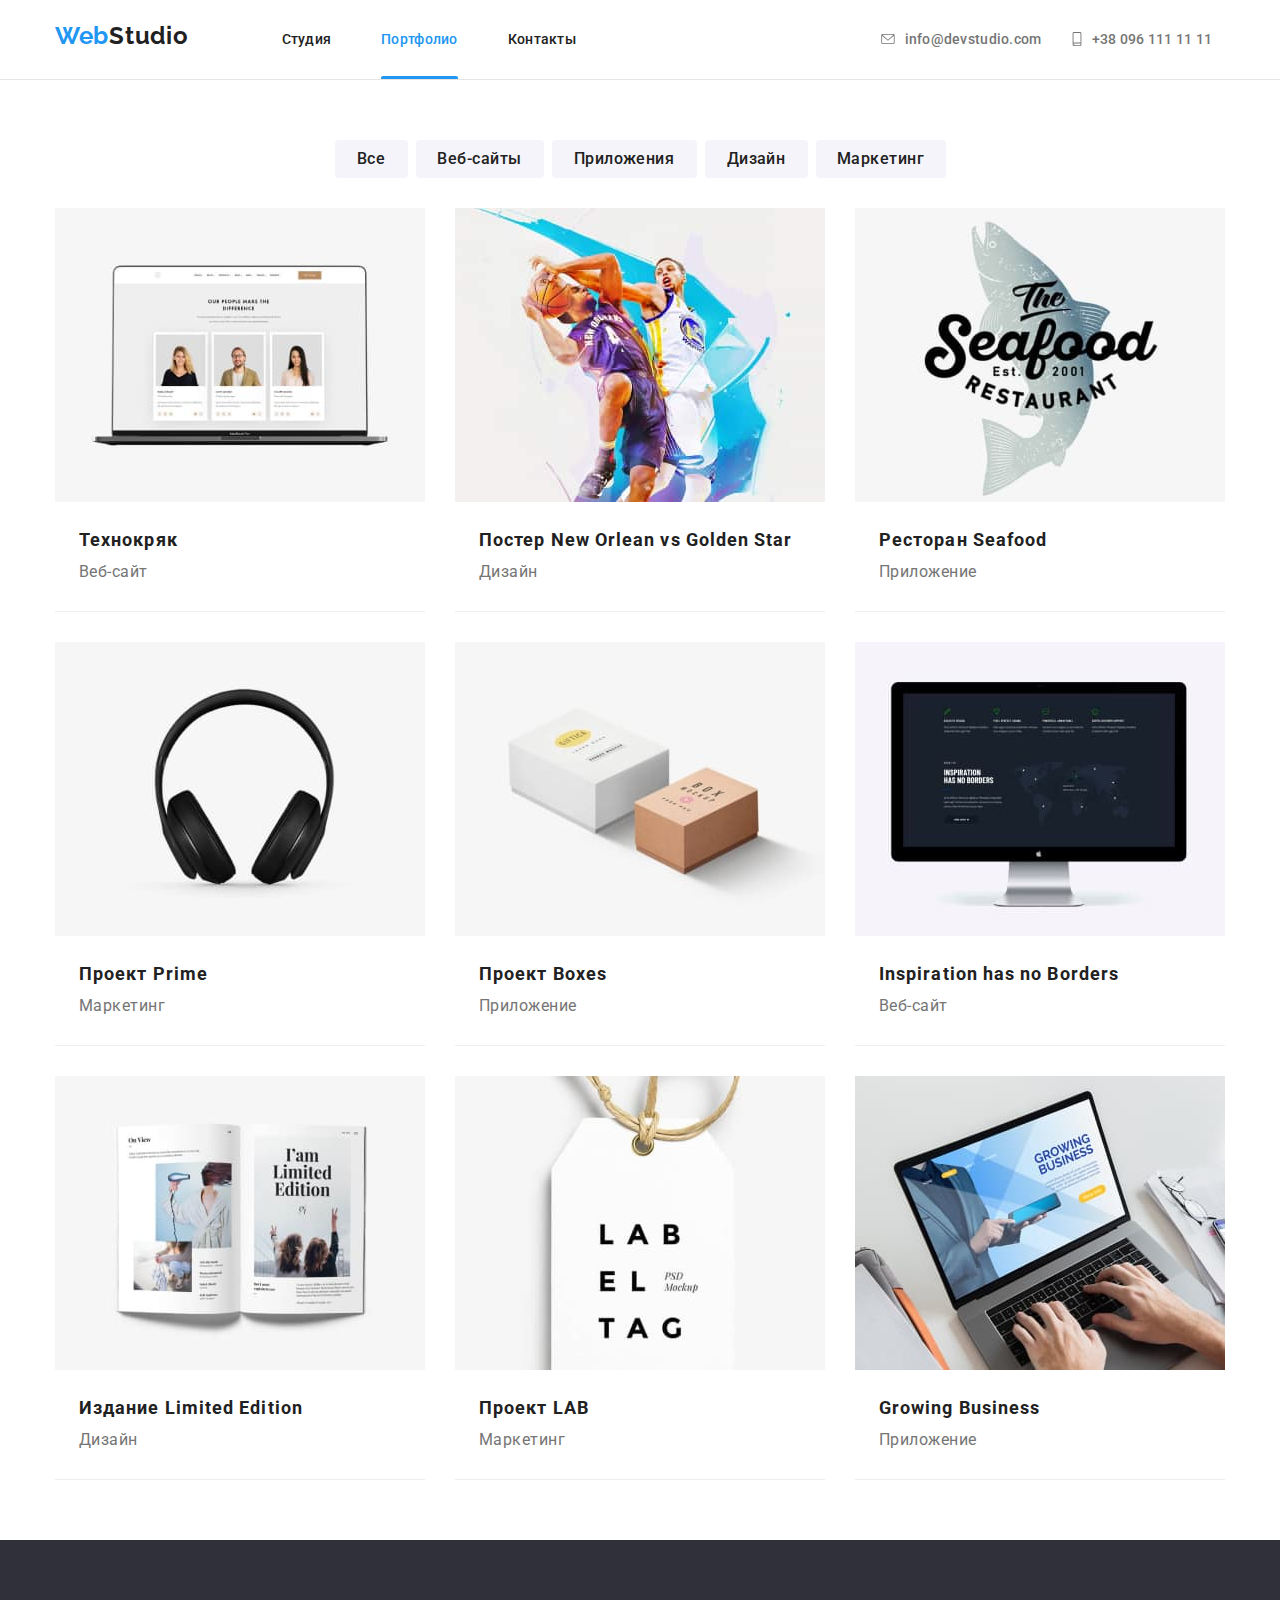
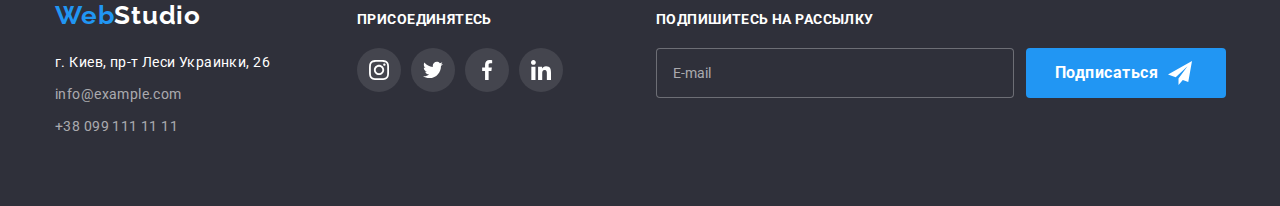
==== commit f8a9fd20: "У кнопке в подвале иконка установлена через спрайт" ====
--- a/portfolio.html
+++ b/portfolio.html
@@ -444,10 +444,13 @@
           </label>
           <button type="submit" class="btn-primary btn-subscribe list">
             Подписаться
+            <svg width="24" height="24" class="btn-subscribe__icon">
+              <use href="./img/icons.svg#iconsend"></use>
+            </svg>
           </button>
         </div>
       </div>
     </footer>
-    <script src="./js/menu.js"></script>
+    <script src="./js/mobile-menu.js"></script>
   </body>
 </html>
--- a/css/main.min.css
+++ b/css/main.min.css
@@ -1 +1 @@
-:root{--primary-text-color: #757575;--title-text-color: #212121;--accent-color: #2196f3;--footer-mail-tel-color: rgba(255, 255, 255, 0.6);--background-hero-footer-color: #2f303a;--background-page-color: #e5e5e5;--background-ourteam-color: #f5f4fa;--background-primary-color: #ffffff;--icon-primary-color: #afb1b8;--timing-function: cubic-bezier(0.4, 0, 0.2, 1)}body{background-color:var(--background-primary-color);color:var(--primary-text-color);font-family:Roboto,sans-serif;font-size:14px;line-height:1.7;letter-spacing:.03em}.list{list-style:none;text-decoration:none;padding:0;margin:0}h1,h2,h3,h4,h5,h6,p{margin:0;padding:0}img{margin:0;padding:0;display:block;width:100%;height:auto}.container{width:100%;padding:0 15px;margin:0 auto}@media screen and (min-width: 480px){.container{width:480px}}@media screen and (min-width: 768px){.container{width:768px}}@media screen and (min-width: 1200px){.container{width:1200px}}.title{font-weight:700;font-size:28px;line-height:1.19;text-align:center;letter-spacing:.03em;color:var(--title-text-color)}.btn-primary{width:200px;height:50px;border:none;border-radius:4px;background-color:var(--accent-color);color:var(--background-primary-color);cursor:pointer;font-weight:700;font-size:16px;line-height:1.86;letter-spacing:.03em}.logo{color:var(--title-text-color);font-family:"Raleway";font-style:normal;font-weight:700;font-size:24px;line-height:1.17;letter-spacing:.03em}.logo__web{color:var(--accent-color)}.header{background-color:var(--background-primary-color);border-bottom:1px solid var(--background-page-color)}@media screen and (min-width: 768px){.header{height:80px}}.wrapper-nav{display:flex;align-items:center}@media screen and (min-width: 768px){.wrapper-nav{display:inline-flex;padding-top:22px;padding-bottom:22px;margin-right:88px}}@media screen and (min-width: 1200px){.wrapper-nav{margin-right:93px}}.menu-open-btn{display:inline-flex;padding:0;margin:0;border:none;background-color:rgba(0,0,0,0);margin-left:auto;margin-top:10px;margin-bottom:10px}@media screen and (min-width: 768px){.menu-open-btn{display:none}}.menu-open-btn:hover{fill:var(--accent-color);cursor:pointer}.menu-close-btn{display:block;padding:0;border:none;background-color:rgba(0,0,0,0);margin-left:auto;margin-top:10px;margin-bottom:10px}@media screen and (min-width: 768px){.menu-close-btn{display:none}}.menu-close-btn:hover{fill:var(--accent-color);cursor:pointer}.mob-menu{position:fixed;top:0;left:0;display:flex;flex-direction:column;z-index:1;width:100vw;height:100vh;padding-left:40px;background-color:var(--background-primary-color);overflow-y:auto}@media screen and (min-width: 768px){.mob-menu{position:absolute;left:237px;width:max-content;padding:0;margin:0;height:48px;overflow-y:hidden}}.mob-menu.is-hidden{display:none}@media screen and (min-width: 768px){.mob-menu.is-hidden{display:inline-flex;flex-direction:row;align-items:center;height:79px;left:auto}}.header-nav{margin-left:-25px;margin-bottom:302px}@media screen and (min-width: 768px){.header-nav{display:flex;align-items:center;padding:0;padding-top:32px;margin:0;margin-right:75px;max-width:294px}}@media screen and (min-width: 1200px){.header-nav{margin-right:305px}}.site-nav{display:flex;flex-direction:column}@media screen and (min-width: 768px){.site-nav{display:flex;flex-direction:row;padding:0}}.site-nav__item{position:relative;width:max-content}.site-nav .site-nav__item:not(:last-child){margin-bottom:35px}@media screen and (min-width: 768px){.site-nav .site-nav__item:not(:last-child){margin-bottom:0;margin-right:50px}}.site-nav__link{font-weight:500;font-size:40px;line-height:1.17;letter-spacing:.02em;color:var(--title-text-color);transition:color 250ms var(--timing-function)}.site-nav__link::after{position:absolute;left:0;bottom:0;content:"";width:100%;height:4px;background-color:var(--accent-color);box-shadow:0px 4px 4px rgba(0,0,0,.25);border-radius:2px;opacity:0;transition:opacity 250ms var(--timing-function)}@media screen and (min-width: 768px){.site-nav__link{position:relative;display:block;height:48px;font-size:14px;line-height:1.14}}.site-nav__link:hover,.site-nav__link:focus{color:var(--accent-color)}.site-nav__link.current{color:var(--accent-color)}.site-nav__link.current::after{opacity:1}.auth-nav{display:flex;flex-direction:column-reverse;margin-left:-25px;margin-bottom:64px}@media screen and (min-width: 768px){.auth-nav{flex-direction:column;padding:0;margin:0;width:max-content}.auth-nav .auth-nav__item:not(:last-child){margin-bottom:10px}}@media screen and (min-width: 1200px){.auth-nav{flex-direction:row}.auth-nav .auth-nav__item:not(:last-child){margin-bottom:0}}.auth-nav__item{padding-left:10px}@media screen and (min-width: 768px){.auth-nav__item{display:flex;padding:0}}.auth-nav .auth-nav__item:not(:first-child){margin-bottom:20px}@media screen and (min-width: 768px){.auth-nav .auth-nav__item:not(:first-child){margin-bottom:0}}@media screen and (min-width: 1200px){.auth-nav .auth-nav__item:not(:first-child){margin-left:30px}}.auth-nav__link{color:var(--primary-text-color);font-weight:500;font-size:34px;line-height:1.18;letter-spacing:.02em;transition:color 250ms var(--timing-function)}@media screen and (min-width: 768px){.auth-nav__link{font-size:12px;line-height:14px}}.auth-nav__link:hover,.auth-nav__link:focus{color:var(--accent-color)}.auth-nav__link--color{fill:var(--accent-color)}.auth-nav__link--email{font-size:24px;line-height:1.17;color:var(--primary-text-color)}@media screen and (min-width: 768px){.auth-nav__link--email{display:inline-flex;align-items:center;font-size:12px;line-height:1.17}}@media screen and (min-width: 1200px){.auth-nav__link--email{font-size:14px;line-height:1.14}}.auth-nav__link--telcolor{color:var(--accent-color)}@media screen and (min-width: 768px){.auth-nav__link--telcolor{display:inline-flex;align-items:center;font-size:12px;line-height:1.17;color:var(--primary-text-color)}}@media screen and (min-width: 1200px){.auth-nav__link--telcolor{font-size:14px;line-height:1.14}}.auth-nav__icon{display:none}@media screen and (min-width: 768px){.auth-nav__icon{display:inline-flex;fill:currentColor;margin-right:10px}.auth-nav__icon .icon-envelope{width:14px;height:10px}.auth-nav__icon .icon-phone{width:10px;height:14px}}@media screen and (min-width: 1200px){.auth-nav__icon .icon-envelope{width:16px;height:12px}.auth-nav__icon .icon-phone{width:10px;height:16px}}.menu-soc__list{display:flex;flex-wrap:wrap;margin-left:-15px}@media screen and (min-width: 768px){.menu-soc__list{display:none}}.menu-soc__list .menu-soc__item:not(:last-child){margin-right:10px}.menu-soc__link{font-family:"Roboto";font-style:normal;font-weight:500;font-size:18px;line-height:22px;letter-spacing:.02em;color:var(--accent-color)}.menu-soc__link--line::after{content:"";width:22px;height:0px;left:135px;top:726px;margin-left:10px;border:1px solid rgba(33,33,33,.2);transform:rotate(90deg)}.no-scroll{overflow:hidden}.hero{height:400px;padding:118px 0;text-align:center;background-color:#c4c4c4;background-image:linear-gradient(to right, rgba(47, 48, 58, 0.4), rgba(47, 48, 58, 0.4)),url("../img/heroimg-mob.jpg");background-repeat:repeat;background-position:center;background-size:cover}@media(min-device-pixel-ratio: 2),(min-resolution: 192dpi),(min-resolution: 2dppx){.hero{background-image:linear-gradient(to right, rgba(47, 48, 58, 0.4), rgba(47, 48, 58, 0.4)),url("../img/heroimg-mob-2x.jpg")}}@media screen and (min-width: 768px){.hero{padding:118px 200px;background-image:linear-gradient(to right, rgba(47, 48, 58, 0.4), rgba(47, 48, 58, 0.4)),url("../img/heroimg-tab.jpg")}}@media screen and (min-width: 768px)and (min-device-pixel-ratio: 2),screen and (min-width: 768px)and (min-resolution: 192dpi),screen and (min-width: 768px)and (min-resolution: 2dppx){.hero{background-image:linear-gradient(to right, rgba(47, 48, 58, 0.4), rgba(47, 48, 58, 0.4)),url("../img/heroimg-tab-2x.jpg")}}@media screen and (min-width: 1200px){.hero{max-width:1600px;height:600px;padding:200px 0;margin-left:auto;margin-right:auto;background-image:linear-gradient(to right, rgba(47, 48, 58, 0.4), rgba(47, 48, 58, 0.4)),url("../img/heroimg.jpg")}}@media screen and (min-width: 1200px)and (min-device-pixel-ratio: 2),screen and (min-width: 1200px)and (min-resolution: 192dpi),screen and (min-width: 1200px)and (min-resolution: 2dppx){.hero{background-image:linear-gradient(to right, rgba(47, 48, 58, 0.4), rgba(47, 48, 58, 0.4)),url("../img/heroimg-2x.jpg")}}.hero__iner{display:flex;flex-direction:column;align-items:center}@media screen and (min-width: 768px){.hero__iner{width:max-content}}@media screen and (min-width: 1200px){.hero__iner{max-width:1200px}}.hero__title{display:inline-block;max-width:360px;margin:auto;margin-bottom:30px;color:var(--background-primary-color);font-weight:900;font-size:26px;line-height:1.62;letter-spacing:.06em;text-align:center;text-transform:uppercase}@media screen and (min-width: 768px){.hero__title{margin:0;margin-bottom:30px}}@media screen and (min-width: 1200px){.hero__title{max-width:696px;font-size:44px;line-height:1.36}}.section-advantages{padding-top:60px;padding-bottom:60px}@media screen and (min-width: 1200px){.section-advantages{padding:94px 0}}.advantages-content{margin-bottom:-30px}@media screen and (min-width: 768px){.advantages-content{display:flex;flex-wrap:wrap;margin-left:-30px}}.advantages-content__item{margin-bottom:30px}@media screen and (min-width: 768px){.advantages-content__item{width:calc(50% - 30px);margin-left:30px;margin-bottom:30px}}@media screen and (min-width: 1200px){.advantages-content__item{width:calc(25% - 30px)}}.advantages-content__title{color:var(--title-text-color);font-weight:700;font-size:14px;line-height:1.14;letter-spacing:.03em;text-transform:uppercase;text-align:center;margin-bottom:10px}@media screen and (min-width: 768px){.advantages-content__title{text-align:left}}.advantages-content__item--iconantenna::before{content:"";height:120px;margin-bottom:30px;display:block;background-position:center;background-size:70px 70px;background-color:#f4f5fa;background-image:url("../img/antenna.svg");background-repeat:no-repeat}.advantages-content__item--iconclock::before{content:"";margin:auto;height:120px;background-image:url("../img/clock.svg");background-repeat:no-repeat;display:block;background-position:center;background-size:70px 70px;background-color:#f4f5fa;margin-bottom:30px;background-repeat:no-repeat}.advantages-content__item--icondiagram::before{content:"";margin:auto;height:120px;background-image:url("../img/diagram.svg");background-repeat:no-repeat;display:block;background-position:center;background-size:70px 70px;background-color:#f4f5fa;margin-bottom:30px;background-repeat:no-repeat}.advantages-content__item--iconastronaut::before{content:"";margin:auto;height:120px;background-image:url("../img/astronaut.svg");background-repeat:no-repeat;display:block;background-position:center;background-size:70px 70px;background-color:#f4f5fa;margin-bottom:30px;background-repeat:no-repeat}.advantages-content__text{font-size:14px;line-height:1.71;letter-spacing:.03em}@media screen and (min-width: 768px){.advantages-content__text{height:75px}}.section-work{display:none;padding-bottom:94px}@media screen and (min-width: 1200px){.section-work{display:block}}.section-work__title{margin-bottom:50px}.work-list{display:flex}.work-item__inner{position:relative}.work-list .work-list__item+.work-list__item{margin-left:30px}.work-item__text{font-weight:700;font-size:14px;line-height:1.14;text-align:center;letter-spacing:.03em;text-transform:uppercase;color:var(--background-primary-color)}.work-text__inner{position:absolute;bottom:0;display:flex;align-items:center;justify-content:center;width:370px;height:70px;background-color:rgba(47,48,58,.8)}.section-team{padding-top:60px;padding-bottom:60px;background-color:var(--background-ourteam-color)}@media screen and (min-width: 480px){.section-team .container{max-width:480px}}@media screen and (min-width: 768px){.section-team .container{max-width:768px}}@media screen and (min-width: 1200px){.section-team{padding-top:94px;padding-bottom:94px}.section-team .container{max-width:1200px}}.team-list{margin-bottom:-30px}@media screen and (min-width: 768px){.team-list{display:flex;flex-wrap:wrap;margin-right:-30px}}.team-list__item{background-color:var(--background-primary-color);border-radius:0px 0px 4px 4px;box-shadow:0px 1px 3px rgba(0,0,0,.12),0px 1px 1px rgba(0,0,0,.14),0px 2px 1px rgba(0,0,0,.2);padding-bottom:24px;margin-bottom:30px}@media screen and (min-width: 768px){.team-list__item{width:calc(50% - 30px);margin-right:30px}}@media screen and (min-width: 1200px){.team-list__item{width:calc(25% - 30px)}}.team-title{margin-bottom:30px;color:var(--title-text-color)}@media screen and (min-width: 768px){.team-title{line-height:1.18}}@media screen and (min-width: 1200px){.team-title{font-size:36px;line-height:1.17}}.team-list__img{margin-bottom:30px}.team-list__name{margin-bottom:10px;color:var(--title-text-color);font-weight:500;font-size:16px;line-height:1.19;text-align:center}.team-list__desc{margin-bottom:16px;font-weight:400;font-size:16px;line-height:1.19;text-align:center}.socials{display:flex;justify-content:center;margin-right:-10px}.socials__item{margin-right:10px}.socials__link{width:44px;height:44px;background-color:var(--background-primary-color);fill:var(--icon-primary-color);border-radius:50%;display:flex;justify-content:center;align-items:center;transition:background-color 250ms var(--timing-function),fill 250ms var(--timing-function)}.socials__link:hover,.socials__link:focus{background-color:var(--accent-color);fill:var(--background-primary-color)}.section-clients{padding:60px 0}@media screen and (min-width: 480px){.section-clients .container{max-width:480px}}@media screen and (min-width: 768px){.section-clients .container{max-width:768px}}@media screen and (min-width: 1200px){.section-clients{padding:94px 0}.section-clients .container{max-width:1200px}}.clients-title{margin-bottom:30px}@media screen and (min-width: 768px){.clients-title{line-height:1.18}}@media screen and (min-width: 1200px){.clients-title{margin-bottom:50px;font-size:36px;line-height:1.17}}.clients-list{display:flex;flex-wrap:wrap;margin-left:-30px;margin-bottom:-30px}.clients-item{width:calc(50% - 30px);margin-left:30px;margin-bottom:30px}@media screen and (min-width: 768px){.clients-item{width:calc(33.3333333333% - 30px)}}@media screen and (min-width: 1200px){.clients-item{width:calc(16.6666666667% - 30px)}}.clients-link{max-width:210px;height:92px;border:1px solid #afb1b8;fill:#afb1b8;border-radius:4px;display:flex;justify-content:center;align-items:center;transition:border 250ms var(--timing-function),fill 250ms var(--timing-function)}@media screen and (min-width: 768px){.clients-link{max-width:226px}}.clients-link:hover,.clients-link:focus{border:1px solid var(--accent-color);fill:var(--accent-color)}.footer{padding-top:60px;padding-bottom:60px;background-color:var(--background-hero-footer-color)}.footer-wrap{text-align:center}@media screen and (min-width: 1200px){.footer-wrap{display:flex;text-align:start}}.footer-inner{margin-bottom:60px}@media screen and (min-width: 768px){.footer-inner{display:inline-block;min-width:232px;margin:0}}@media screen and (min-width: 1200px){.footer-inner{margin-right:70px}}@media screen and (min-width: 768px){.footer-wrap__iner{display:flex;justify-content:space-around;margin-bottom:60px}}@media screen and (min-width: 1200px){.footer-wrap__iner{margin-bottom:0}}.footer-inner__logo{display:inline-block;min-width:154px;margin-bottom:20px;color:var(--background-primary-color)}@media screen and (min-width: 1200px){.footer-inner__logo{height:31px;min-width:145px;margin-right:0;font-size:26px}}.address-list__item{margin-bottom:8px}.address-list__adress{color:var(--background-primary-color);font-style:normal}@media screen and (min-width: 1200px){.address-list__adress{max-width:100%}}.address-list__link{color:var(--footer-mail-tel-color);font-style:normal;transition:color 250ms var(--timing-function)}.address-list__link:hover,.address-list__link:focus{color:var(--accent-color)}.footer-soc{margin-bottom:60px}@media screen and (min-width: 768px){.footer-soc{display:inline-block;min-width:206px;padding-top:5px;margin:0}}@media screen and (min-width: 1200px){.footer-soc{padding-top:12px;margin-right:93px}}.footer-soc__title{font-weight:700;font-size:14px;line-height:1.14;text-transform:uppercase;color:var(--background-primary-color);margin-bottom:20px}.socials{margin-right:-10px}.socials__link--color{background-color:rgba(255,255,255,.1);fill:var(--background-primary-color);transition:background-color 250ms var(--timing-function)}.footer-subscribe{display:flex;flex-direction:column;align-items:center}@media screen and (min-width: 768px){.footer-subscribe{max-width:450px;margin-left:auto;margin-right:auto}}@media screen and (min-width: 1200px){.footer-subscribe{margin:0;position:relative;align-items:flex-start;min-width:570px;height:86px;margin-top:12px}}.footer-subscribe__title{margin-bottom:20px;font-size:14px;line-height:1.14;letter-spacing:.03em;text-transform:uppercase;color:var(--background-primary-color)}.footer-subscribe__email{width:100%}@media screen and (min-width: 1200px){.footer-subscribe__email{max-width:358px}}.footer-subscribe__input{padding-left:16px;margin-bottom:20px;width:100%;height:50px;border:1px solid rgba(255,255,255,.3);border-radius:4px;color:var(--background-primary-color);background-color:var(--background-hero-footer-color)}@media screen and (min-width: 1200px){.footer-subscribe__input{margin-bottom:0}}.footer-subscribe__input::placeholder{font-family:"Roboto";font-style:normal;color:rgba(255,255,255,.6)}.btn-subscribe{padding-top:10px;padding-bottom:10px;padding-left:29px;display:flex;align-items:center;text-align:center}@media screen and (min-width: 1200px){.btn-subscribe{position:absolute;bottom:0;right:0}}.btn-subscribe::after{content:"";display:inline-block;width:24px;height:24px;margin-left:10px;background-image:url("../img/iconsend.svg");background-repeat:no-repeat}.backdrop{position:fixed;top:0;left:0;z-index:30;width:100%;height:100%;background-color:rgba(0,0,0,.2);opacity:1;transition:opacity 250ms var(--timing-function)}.backdrop.is-hidden{opacity:0;pointer-events:none}.backdrop.is-hidden .modal{transform:translate(-50%, -50%) scale(1.1)}.modal{position:absolute;top:50%;left:50%;padding:40px;width:auto;height:auto;background-color:var(--background-primary-color);box-shadow:0px 1px 3px rgba(0,0,0,.12),0px 1px 1px rgba(0,0,0,.14),0px 2px 1px rgba(0,0,0,.2);border-radius:4px;transform:translate(-50%, -50%) scale(1);transition:transform 250ms var(--timing-function)}@media screen and (min-width: 480px){.modal{min-width:450px}}@media screen and (min-width: 1200px){.modal{min-width:528px}}.modal-button{position:absolute;top:0;right:0;width:30px;height:30px;display:flex;justify-content:center;align-items:center;background-color:var(--background-primary-color);border:1px solid rgba(0,0,0,.1);border-radius:50%;padding:6px 0;margin-top:8px;margin-right:8px;transform:rotate(0);transition:transform 250ms var(--timing-function)}.modal-button:hover{cursor:pointer;transform:rotate(180deg);fill:#2196f3}.modal-titel{margin-bottom:12px;font-weight:700;font-size:20px;line-height:1.5;text-align:center;letter-spacing:.03em;color:#212121}@media screen and (min-width: 1200px){.modal-titel{line-height:1.15}}.modal-field{display:flex;flex-direction:column}.modal-field__label{position:relative}.modal-field__text{display:block;margin-bottom:4px;font-size:12px;line-height:1.17;letter-spacing:.01em;color:var(--primary-text-color)}.modal-field__inner{position:relative;margin:0 0 10px 0}.modal-field__label--margin{margin:0 0 20px 0}.modal-field__item{position:relative}.modal-field__input{width:-webkit-fill-available;margin:0;padding:10px 0px 10px 42px;outline:none;border:1px solid rgba(33,33,33,.2);border-radius:4px;padding-left:35px;transition:border 250ms var(--timing-function)}.modal-field__icon{position:absolute;top:50%;left:12px;transform:translateY(-50%);display:inline-block;width:18px;height:18px;fill:#212121;transition:fill 250ms var(--timing-function)}.modal-field__input:focus{border:1px solid #2196f3;cursor:pointer}.modal-field__input:focus~.modal-field__icon{fill:#2196f3}.textarea{width:100%;height:120px;padding:12px 16px;outline:none;border:1px solid rgba(33,33,33,.2);border-radius:4px;resize:none}.textarea:placeholder-shown{font-size:12px;line-height:1.17;letter-spacing:.01em;padding:12px 16px}.checkbox-label{position:relative;display:flex;align-items:center;font-size:12px;line-height:1.17;margin:0 auto 30px}@media screen and (min-width: 1200px){.checkbox-label{font-size:14px;line-height:1.7}}.checkbox-label__input{position:absolute;width:1px;height:1px;margin:-1px;border:0;padding:0;clip:rect(0 0 0 0);overflow:hidden}.checkbox-label__icon{display:flex;align-items:center;width:16px;height:15px;margin-right:6px;fill:rgba(0,0,0,0);border:3px solid #212121;border-radius:4px;background-color:#fff;transition:background-color 250ms var(--timing-function),fill 250ms var(--timing-function)}.checkbox-label__input:checked+.checkbox-label__icon{background-color:#2196f3;border:none;fill:var(--background-primary-color)}.checkbox-label__desc{color:var(--accent-color);text-decoration:underline}.modal-btn{padding:10px 55px;margin:auto;box-shadow:0px 4px 4px rgba(0,0,0,.15);border-radius:4px}.btn-primary__text{display:block;letter-spacing:.06em}.section-portfolio{padding-top:60px;padding-bottom:60px}.portfolio-button{display:flex;flex-wrap:wrap;margin-left:-8px;margin-bottom:25px}@media screen and (min-width: 768px){.portfolio-button{flex-wrap:nowrap;padding-bottom:16px;margin-bottom:14px;justify-content:center}}.portfolio-button .item{margin-left:8px;margin-bottom:15px}@media screen and (min-width: 768px){.portfolio-button .item{margin-bottom:0}}.button{display:block;padding:0;border:none;border-radius:4px;background-color:var(--background-ourteam-color);color:var(--title-text-color);cursor:pointer;font-family:Roboto,sans-serif;font-weight:500;font-size:16px;line-height:1.6;text-align:center;letter-spacing:.03em;transition:background-color 250ms var(--timing-function),color 250ms var(--timing-function)}.button:hover,.button:focus{background-color:var(--accent-color);color:var(--background-primary-color);box-shadow:0px 3px 1px rgba(0,0,0,.1),0px 1px 2px rgba(0,0,0,.08),0px 2px 2px rgba(0,0,0,.12)}.item .button-all{width:73px;height:38px}.item .button-websaite{width:128px;height:38px}.item .button-applications{width:145px;height:38px}.item .button-design{width:103px;height:38px}.item .button-marketing{width:130px;height:38px}@media screen and (min-width: 768px){.portfolio-list{display:flex;flex-wrap:wrap;margin-right:-30px;margin-bottom:-30px}}.portfolio-item{margin-bottom:30px;border-bottom:1px solid #eee}@media screen and (min-width: 768px){.portfolio-item{margin-right:30px;width:calc(50% - 30px);height:440px}}@media screen and (min-width: 1200px){.portfolio-item{width:calc(33.3333333333% - 30px);height:404px}}.portfolio-link:hover{box-shadow:0px 1px 1px rgba(0,0,0,.12),0px 4px 4px rgba(0,0,0,.06),1px 4px 6px rgba(0,0,0,.16)}.portfolio-title{color:var(--title-text-color);font-weight:700;font-size:18px;line-height:2;letter-spacing:.06em}.portfolio-title-text{padding:20px 24px}.text-portfolio{color:var(--primary-text-color);font-size:16px;line-height:1.8;letter-spacing:.03em}.portfolio-thumb{height:294px;position:relative;overflow:hidden}.portfolio-action-text{position:absolute;top:0;width:100%;height:100%;font-weight:400;font-size:18px;line-height:1.6;letter-spacing:.03em;color:#fff;background-color:rgba(33,150,243,.9);padding:77px 24px;transform:translateY(100%);transition:transform 250ms var(--timing-function)}@media screen and (min-width: 768px){.portfolio-action-text{padding:49px 24px 77px 24px}}@media screen and (min-width: 1200px){.portfolio-action-text{padding:63px 24px}}.portfolio-link:hover .portfolio-action-text,.portfolio-link:focus .portfolio-action-text{transform:translateY(0)}/*# sourceMappingURL=main.min.css.map */+:root{--primary-text-color: #757575;--title-text-color: #212121;--accent-color: #2196f3;--footer-mail-tel-color: rgba(255, 255, 255, 0.6);--background-hero-footer-color: #2f303a;--background-page-color: #e5e5e5;--background-ourteam-color: #f5f4fa;--background-primary-color: #ffffff;--icon-primary-color: #afb1b8;--timing-function: cubic-bezier(0.4, 0, 0.2, 1)}body{background-color:var(--background-primary-color);color:var(--primary-text-color);font-family:Roboto,sans-serif;font-size:14px;line-height:1.7;letter-spacing:.03em}.list{list-style:none;text-decoration:none;padding:0;margin:0}h1,h2,h3,h4,h5,h6,p{margin:0;padding:0}img{margin:0;padding:0;display:block;width:100%;height:auto}.container{width:100%;padding:0 15px;margin:0 auto}@media screen and (min-width: 480px){.container{width:480px}}@media screen and (min-width: 768px){.container{width:768px}}@media screen and (min-width: 1200px){.container{width:1200px}}.title{font-weight:700;font-size:28px;line-height:1.19;text-align:center;letter-spacing:.03em;color:var(--title-text-color)}.btn-primary{width:200px;height:50px;border:none;border-radius:4px;background-color:var(--accent-color);color:var(--background-primary-color);cursor:pointer;font-weight:700;font-size:16px;line-height:1.86;letter-spacing:.03em}.logo{color:var(--title-text-color);font-family:"Raleway";font-style:normal;font-weight:700;font-size:24px;line-height:1.17;letter-spacing:.03em}.logo__web{color:var(--accent-color)}.header{background-color:var(--background-primary-color);border-bottom:1px solid var(--background-page-color)}@media screen and (min-width: 768px){.header{height:80px}}.wrapper-nav{display:flex;align-items:center}@media screen and (min-width: 768px){.wrapper-nav{display:inline-flex;padding-top:22px;padding-bottom:22px;margin-right:88px}}@media screen and (min-width: 1200px){.wrapper-nav{margin-right:93px}}.menu-open-btn{display:inline-flex;padding:0;margin:0;border:none;background-color:rgba(0,0,0,0);margin-left:auto;margin-top:10px;margin-bottom:10px}@media screen and (min-width: 768px){.menu-open-btn{display:none}}.menu-open-btn:hover{fill:var(--accent-color);cursor:pointer}.menu-close-btn{display:block;padding:0;border:none;background-color:rgba(0,0,0,0);margin-left:auto;margin-top:10px;margin-bottom:10px}@media screen and (min-width: 768px){.menu-close-btn{display:none}}.menu-close-btn:hover{fill:var(--accent-color);cursor:pointer}.mob-menu{position:fixed;top:0;left:0;display:flex;flex-direction:column;z-index:1;width:100vw;height:100vh;padding-left:40px;background-color:var(--background-primary-color);overflow-y:auto}@media screen and (min-width: 768px){.mob-menu{position:absolute;left:237px;width:max-content;padding:0;margin:0;height:48px;overflow-y:hidden}}.mob-menu.is-hidden{display:none}@media screen and (min-width: 768px){.mob-menu.is-hidden{display:inline-flex;flex-direction:row;align-items:center;height:79px;left:auto}}.header-nav{margin-left:-25px;margin-bottom:302px}@media screen and (min-width: 768px){.header-nav{display:flex;align-items:center;padding:0;padding-top:32px;margin:0;margin-right:75px;max-width:294px}}@media screen and (min-width: 1200px){.header-nav{margin-right:305px}}.site-nav{display:flex;flex-direction:column}@media screen and (min-width: 768px){.site-nav{display:flex;flex-direction:row;padding:0}}.site-nav__item{position:relative;width:max-content}.site-nav .site-nav__item:not(:last-child){margin-bottom:35px}@media screen and (min-width: 768px){.site-nav .site-nav__item:not(:last-child){margin-bottom:0;margin-right:50px}}.site-nav__link{font-weight:500;font-size:40px;line-height:1.17;letter-spacing:.02em;color:var(--title-text-color);transition:color 250ms var(--timing-function)}.site-nav__link::after{position:absolute;left:0;bottom:0;content:"";width:100%;height:4px;background-color:var(--accent-color);box-shadow:0px 4px 4px rgba(0,0,0,.25);border-radius:2px;opacity:0;transition:opacity 250ms var(--timing-function)}@media screen and (min-width: 768px){.site-nav__link{position:relative;display:block;height:48px;font-size:14px;line-height:1.14}}.site-nav__link:hover,.site-nav__link:focus{color:var(--accent-color)}.site-nav__link.current{color:var(--accent-color)}.site-nav__link.current::after{opacity:1}.auth-nav{display:flex;flex-direction:column-reverse;margin-left:-25px;margin-bottom:64px}@media screen and (min-width: 768px){.auth-nav{flex-direction:column;padding:0;margin:0;width:max-content}.auth-nav .auth-nav__item:not(:last-child){margin-bottom:10px}}@media screen and (min-width: 1200px){.auth-nav{flex-direction:row}.auth-nav .auth-nav__item:not(:last-child){margin-bottom:0}}.auth-nav__item{padding-left:10px}@media screen and (min-width: 768px){.auth-nav__item{display:flex;padding:0}}.auth-nav .auth-nav__item:not(:first-child){margin-bottom:20px}@media screen and (min-width: 768px){.auth-nav .auth-nav__item:not(:first-child){margin-bottom:0}}@media screen and (min-width: 1200px){.auth-nav .auth-nav__item:not(:first-child){margin-left:30px}}.auth-nav__link{color:var(--primary-text-color);font-weight:500;font-size:34px;line-height:1.18;letter-spacing:.02em;transition:color 250ms var(--timing-function)}@media screen and (min-width: 768px){.auth-nav__link{font-size:12px;line-height:14px}}.auth-nav__link:hover,.auth-nav__link:focus{color:var(--accent-color)}.auth-nav__link--color{fill:var(--accent-color)}.auth-nav__link--email{font-size:24px;line-height:1.17;color:var(--primary-text-color)}@media screen and (min-width: 768px){.auth-nav__link--email{display:inline-flex;align-items:center;font-size:12px;line-height:1.17}}@media screen and (min-width: 1200px){.auth-nav__link--email{font-size:14px;line-height:1.14}}.auth-nav__link--telcolor{color:var(--accent-color)}@media screen and (min-width: 768px){.auth-nav__link--telcolor{display:inline-flex;align-items:center;font-size:12px;line-height:1.17;color:var(--primary-text-color)}}@media screen and (min-width: 1200px){.auth-nav__link--telcolor{font-size:14px;line-height:1.14}}.auth-nav__icon{display:none}@media screen and (min-width: 768px){.auth-nav__icon{display:inline-flex;fill:currentColor;margin-right:10px}.auth-nav__icon .icon-envelope{width:14px;height:10px}.auth-nav__icon .icon-phone{width:10px;height:14px}}@media screen and (min-width: 1200px){.auth-nav__icon .icon-envelope{width:16px;height:12px}.auth-nav__icon .icon-phone{width:10px;height:16px}}.menu-soc__list{display:flex;flex-wrap:wrap;margin-left:-15px}@media screen and (min-width: 768px){.menu-soc__list{display:none}}.menu-soc__list .menu-soc__item:not(:last-child){margin-right:10px}.menu-soc__link{font-family:"Roboto";font-style:normal;font-weight:500;font-size:18px;line-height:22px;letter-spacing:.02em;color:var(--accent-color)}.menu-soc__link--line::after{content:"";width:22px;height:0px;left:135px;top:726px;margin-left:10px;border:1px solid rgba(33,33,33,.2);transform:rotate(90deg)}.no-scroll{overflow:hidden}.hero{height:400px;padding:118px 0;text-align:center;background-color:#c4c4c4;background-image:linear-gradient(to right, rgba(47, 48, 58, 0.4), rgba(47, 48, 58, 0.4)),url("../img/heroimg-mob.jpg");background-repeat:repeat;background-position:center;background-size:cover}@media(min-device-pixel-ratio: 2),(min-resolution: 192dpi),(min-resolution: 2dppx){.hero{background-image:linear-gradient(to right, rgba(47, 48, 58, 0.4), rgba(47, 48, 58, 0.4)),url("../img/heroimg-mob-2x.jpg")}}@media screen and (min-width: 768px){.hero{padding:118px 200px;background-image:linear-gradient(to right, rgba(47, 48, 58, 0.4), rgba(47, 48, 58, 0.4)),url("../img/heroimg-tab.jpg")}}@media screen and (min-width: 768px)and (min-device-pixel-ratio: 2),screen and (min-width: 768px)and (min-resolution: 192dpi),screen and (min-width: 768px)and (min-resolution: 2dppx){.hero{background-image:linear-gradient(to right, rgba(47, 48, 58, 0.4), rgba(47, 48, 58, 0.4)),url("../img/heroimg-tab-2x.jpg")}}@media screen and (min-width: 1200px){.hero{max-width:1600px;height:600px;padding:200px 0;margin-left:auto;margin-right:auto;background-image:linear-gradient(to right, rgba(47, 48, 58, 0.4), rgba(47, 48, 58, 0.4)),url("../img/heroimg.jpg")}}@media screen and (min-width: 1200px)and (min-device-pixel-ratio: 2),screen and (min-width: 1200px)and (min-resolution: 192dpi),screen and (min-width: 1200px)and (min-resolution: 2dppx){.hero{background-image:linear-gradient(to right, rgba(47, 48, 58, 0.4), rgba(47, 48, 58, 0.4)),url("../img/heroimg-2x.jpg")}}.hero__iner{display:flex;flex-direction:column;align-items:center}@media screen and (min-width: 768px){.hero__iner{width:max-content}}@media screen and (min-width: 1200px){.hero__iner{max-width:1200px}}.hero__title{display:inline-block;max-width:360px;margin:auto;margin-bottom:30px;color:var(--background-primary-color);font-weight:900;font-size:26px;line-height:1.62;letter-spacing:.06em;text-align:center;text-transform:uppercase}@media screen and (min-width: 768px){.hero__title{margin:0;margin-bottom:30px}}@media screen and (min-width: 1200px){.hero__title{max-width:696px;font-size:44px;line-height:1.36}}.section-advantages{padding-top:60px;padding-bottom:60px}@media screen and (min-width: 1200px){.section-advantages{padding:94px 0}}.advantages-content{margin-bottom:-30px}@media screen and (min-width: 768px){.advantages-content{display:flex;flex-wrap:wrap;margin-left:-30px}}.advantages-content__item{position:relative;margin-bottom:30px}.advantages-content__item::before{content:"";height:120px;margin-bottom:30px;display:block;background-color:#f4f5fa}@media screen and (min-width: 768px){.advantages-content__item{width:calc(50% - 30px);margin-left:30px;margin-bottom:30px}}@media screen and (min-width: 1200px){.advantages-content__item{width:calc(25% - 30px)}}.section-advantages__icon{position:absolute;top:25%;left:50%;transform:translate(-50%, -50%)}.advantages-content__title{color:var(--title-text-color);font-weight:700;font-size:14px;line-height:1.14;letter-spacing:.03em;text-transform:uppercase;text-align:center;margin-bottom:10px}@media screen and (min-width: 768px){.advantages-content__title{text-align:left}}.advantages-content__text{font-size:14px;line-height:1.71;letter-spacing:.03em}@media screen and (min-width: 768px){.advantages-content__text{height:75px}}.section-work{display:none;padding-bottom:94px}@media screen and (min-width: 1200px){.section-work{display:block}}.section-work__title{margin-bottom:50px}.work-list{display:flex}.work-item__inner{position:relative}.work-list .work-list__item+.work-list__item{margin-left:30px}.work-item__text{font-weight:700;font-size:14px;line-height:1.14;text-align:center;letter-spacing:.03em;text-transform:uppercase;color:var(--background-primary-color)}.work-text__inner{position:absolute;bottom:0;display:flex;align-items:center;justify-content:center;width:370px;height:70px;background-color:rgba(47,48,58,.8)}.section-team{padding-top:60px;padding-bottom:60px;background-color:var(--background-ourteam-color)}@media screen and (min-width: 480px){.section-team .container{max-width:480px}}@media screen and (min-width: 768px){.section-team .container{max-width:768px}}@media screen and (min-width: 1200px){.section-team{padding-top:94px;padding-bottom:94px}.section-team .container{max-width:1200px}}.team-list{margin-bottom:-30px}@media screen and (min-width: 768px){.team-list{display:flex;flex-wrap:wrap;margin-right:-30px}}.team-list__item{background-color:var(--background-primary-color);border-radius:0px 0px 4px 4px;box-shadow:0px 1px 3px rgba(0,0,0,.12),0px 1px 1px rgba(0,0,0,.14),0px 2px 1px rgba(0,0,0,.2);padding-bottom:24px;margin-bottom:30px}@media screen and (min-width: 768px){.team-list__item{width:calc(50% - 30px);margin-right:30px}}@media screen and (min-width: 1200px){.team-list__item{width:calc(25% - 30px)}}.team-title{margin-bottom:30px;color:var(--title-text-color)}@media screen and (min-width: 768px){.team-title{line-height:1.18}}@media screen and (min-width: 1200px){.team-title{font-size:36px;line-height:1.17}}.team-list__img{margin-bottom:30px}.team-list__name{margin-bottom:10px;color:var(--title-text-color);font-weight:500;font-size:16px;line-height:1.19;text-align:center}.team-list__desc{margin-bottom:16px;font-weight:400;font-size:16px;line-height:1.19;text-align:center}.socials{display:flex;justify-content:center;margin-right:-10px}.socials__item{margin-right:10px}.socials__link{width:44px;height:44px;background-color:var(--background-primary-color);fill:var(--icon-primary-color);border-radius:50%;display:flex;justify-content:center;align-items:center;transition:background-color 250ms var(--timing-function),fill 250ms var(--timing-function)}.socials__link:hover,.socials__link:focus{background-color:var(--accent-color);fill:var(--background-primary-color)}.section-clients{padding:60px 0}@media screen and (min-width: 480px){.section-clients .container{max-width:480px}}@media screen and (min-width: 768px){.section-clients .container{max-width:768px}}@media screen and (min-width: 1200px){.section-clients{padding:94px 0}.section-clients .container{max-width:1200px}}.clients-title{margin-bottom:30px}@media screen and (min-width: 768px){.clients-title{line-height:1.18}}@media screen and (min-width: 1200px){.clients-title{margin-bottom:50px;font-size:36px;line-height:1.17}}.clients-list{display:flex;flex-wrap:wrap;margin-left:-30px;margin-bottom:-30px}.clients-item{width:calc(50% - 30px);margin-left:30px;margin-bottom:30px}@media screen and (min-width: 768px){.clients-item{width:calc(33.3333333333% - 30px)}}@media screen and (min-width: 1200px){.clients-item{width:calc(16.6666666667% - 30px)}}.clients-link{max-width:210px;height:92px;border:1px solid #afb1b8;fill:#afb1b8;border-radius:4px;display:flex;justify-content:center;align-items:center;transition:border 250ms var(--timing-function),fill 250ms var(--timing-function)}@media screen and (min-width: 768px){.clients-link{max-width:226px}}.clients-link:hover,.clients-link:focus{border:1px solid var(--accent-color);fill:var(--accent-color)}.footer{padding-top:60px;padding-bottom:60px;background-color:var(--background-hero-footer-color)}.footer-wrap{text-align:center}@media screen and (min-width: 1200px){.footer-wrap{display:flex;text-align:start}}.footer-inner{margin-bottom:60px}@media screen and (min-width: 768px){.footer-inner{display:inline-block;min-width:232px;margin:0}}@media screen and (min-width: 1200px){.footer-inner{margin-right:70px}}@media screen and (min-width: 768px){.footer-wrap__iner{display:flex;justify-content:space-around;margin-bottom:60px}}@media screen and (min-width: 1200px){.footer-wrap__iner{margin-bottom:0}}.footer-inner__logo{display:inline-block;min-width:154px;margin-bottom:20px;color:var(--background-primary-color)}@media screen and (min-width: 1200px){.footer-inner__logo{height:31px;min-width:145px;margin-right:0;font-size:26px}}.address-list__item{margin-bottom:8px}.address-list__adress{color:var(--background-primary-color);font-style:normal}@media screen and (min-width: 1200px){.address-list__adress{max-width:100%}}.address-list__link{color:var(--footer-mail-tel-color);font-style:normal;transition:color 250ms var(--timing-function)}.address-list__link:hover,.address-list__link:focus{color:var(--accent-color)}.footer-soc{margin-bottom:60px}@media screen and (min-width: 768px){.footer-soc{display:inline-block;min-width:206px;padding-top:5px;margin:0}}@media screen and (min-width: 1200px){.footer-soc{padding-top:12px;margin-right:93px}}.footer-soc__title{font-weight:700;font-size:14px;line-height:1.14;text-transform:uppercase;color:var(--background-primary-color);margin-bottom:20px}.socials{margin-right:-10px}.socials__link--color{background-color:rgba(255,255,255,.1);fill:var(--background-primary-color);transition:background-color 250ms var(--timing-function)}.footer-subscribe{display:flex;flex-direction:column;align-items:center}@media screen and (min-width: 768px){.footer-subscribe{max-width:450px;margin-left:auto;margin-right:auto}}@media screen and (min-width: 1200px){.footer-subscribe{margin:0;position:relative;align-items:flex-start;min-width:570px;height:86px;margin-top:12px}}.footer-subscribe__title{margin-bottom:20px;font-size:14px;line-height:1.14;letter-spacing:.03em;text-transform:uppercase;color:var(--background-primary-color)}.footer-subscribe__email{width:100%}@media screen and (min-width: 1200px){.footer-subscribe__email{max-width:358px}}.footer-subscribe__input{padding-left:16px;margin-bottom:20px;width:100%;height:50px;border:1px solid rgba(255,255,255,.3);border-radius:4px;color:var(--background-primary-color);background-color:var(--background-hero-footer-color)}@media screen and (min-width: 1200px){.footer-subscribe__input{margin-bottom:0}}.footer-subscribe__input::placeholder{font-family:"Roboto";font-style:normal;color:rgba(255,255,255,.6)}.btn-subscribe{padding-top:10px;padding-bottom:10px;padding-left:29px;display:flex;align-items:center;text-align:center}@media screen and (min-width: 1200px){.btn-subscribe{position:absolute;bottom:0;right:0}}.btn-subscribe__icon{margin-left:10px}.backdrop{position:fixed;top:0;left:0;z-index:30;width:100%;height:100%;background-color:rgba(0,0,0,.2);opacity:1;transition:opacity 250ms var(--timing-function)}.backdrop.is-hidden{opacity:0;pointer-events:none}.backdrop.is-hidden .modal{transform:translate(-50%, -50%) scale(1.1)}.modal{position:absolute;top:50%;left:50%;padding:40px;width:auto;height:auto;background-color:var(--background-primary-color);box-shadow:0px 1px 3px rgba(0,0,0,.12),0px 1px 1px rgba(0,0,0,.14),0px 2px 1px rgba(0,0,0,.2);border-radius:4px;transform:translate(-50%, -50%) scale(1);transition:transform 250ms var(--timing-function)}@media screen and (min-width: 480px){.modal{min-width:450px}}@media screen and (min-width: 1200px){.modal{min-width:528px}}.modal-button{position:absolute;top:0;right:0;width:30px;height:30px;display:flex;justify-content:center;align-items:center;background-color:var(--background-primary-color);border:1px solid rgba(0,0,0,.1);border-radius:50%;padding:6px 0;margin-top:8px;margin-right:8px;transform:rotate(0);transition:transform 250ms var(--timing-function)}.modal-button:hover{cursor:pointer;transform:rotate(180deg);fill:#2196f3}.modal-titel{margin-bottom:12px;font-weight:700;font-size:20px;line-height:1.5;text-align:center;letter-spacing:.03em;color:#212121}@media screen and (min-width: 1200px){.modal-titel{line-height:1.15}}.modal-field{display:flex;flex-direction:column}.modal-field__label{position:relative}.modal-field__text{display:block;margin-bottom:4px;font-size:12px;line-height:1.17;letter-spacing:.01em;color:var(--primary-text-color)}.modal-field__inner{position:relative;margin:0 0 10px 0}.modal-field__label--margin{margin:0 0 20px 0}.modal-field__item{position:relative}.modal-field__input{width:-webkit-fill-available;margin:0;padding:10px 0px 10px 42px;outline:none;border:1px solid rgba(33,33,33,.2);border-radius:4px;padding-left:35px;transition:border 250ms var(--timing-function)}.modal-field__icon{position:absolute;top:50%;left:12px;transform:translateY(-50%);display:inline-block;width:18px;height:18px;fill:#212121;transition:fill 250ms var(--timing-function)}.modal-field__input:focus{border:1px solid #2196f3;cursor:pointer}.modal-field__input:focus~.modal-field__icon{fill:#2196f3}.textarea{width:100%;height:120px;padding:12px 16px;outline:none;border:1px solid rgba(33,33,33,.2);border-radius:4px;resize:none}.textarea:placeholder-shown{font-size:12px;line-height:1.17;letter-spacing:.01em;padding:12px 16px}.checkbox-label{position:relative;display:flex;align-items:center;font-size:12px;line-height:1.17;margin:0 auto 30px}@media screen and (min-width: 1200px){.checkbox-label{font-size:14px;line-height:1.7}}.checkbox-label__input{position:absolute;width:1px;height:1px;margin:-1px;border:0;padding:0;clip:rect(0 0 0 0);overflow:hidden}.checkbox-label__icon{display:flex;align-items:center;width:16px;height:15px;margin-right:6px;fill:rgba(0,0,0,0);border:3px solid #212121;border-radius:4px;background-color:#fff;transition:background-color 250ms var(--timing-function),fill 250ms var(--timing-function)}.checkbox-label__input:checked+.checkbox-label__icon{background-color:#2196f3;border:none;fill:var(--background-primary-color)}.checkbox-label__desc{color:var(--accent-color);text-decoration:underline}.modal-btn{padding:10px 55px;margin:auto;box-shadow:0px 4px 4px rgba(0,0,0,.15);border-radius:4px}.btn-primary__text{display:block;letter-spacing:.06em}.section-portfolio{padding-top:60px;padding-bottom:60px}.portfolio-button{display:flex;flex-wrap:wrap;margin-left:-8px;margin-bottom:25px}@media screen and (min-width: 768px){.portfolio-button{flex-wrap:nowrap;padding-bottom:16px;margin-bottom:14px;justify-content:center}}.portfolio-button .item{margin-left:8px;margin-bottom:15px}@media screen and (min-width: 768px){.portfolio-button .item{margin-bottom:0}}.button{display:block;padding:0;border:none;border-radius:4px;background-color:var(--background-ourteam-color);color:var(--title-text-color);cursor:pointer;font-family:Roboto,sans-serif;font-weight:500;font-size:16px;line-height:1.6;text-align:center;letter-spacing:.03em;transition:background-color 250ms var(--timing-function),color 250ms var(--timing-function)}.button:hover,.button:focus{background-color:var(--accent-color);color:var(--background-primary-color);box-shadow:0px 3px 1px rgba(0,0,0,.1),0px 1px 2px rgba(0,0,0,.08),0px 2px 2px rgba(0,0,0,.12)}.item .button-all{width:73px;height:38px}.item .button-websaite{width:128px;height:38px}.item .button-applications{width:145px;height:38px}.item .button-design{width:103px;height:38px}.item .button-marketing{width:130px;height:38px}@media screen and (min-width: 768px){.portfolio-list{display:flex;flex-wrap:wrap;margin-right:-30px;margin-bottom:-30px}}.portfolio-item{margin-bottom:30px;border-bottom:1px solid #eee}@media screen and (min-width: 768px){.portfolio-item{margin-right:30px;width:calc(50% - 30px);height:440px}}@media screen and (min-width: 1200px){.portfolio-item{width:calc(33.3333333333% - 30px);height:404px}}.portfolio-link:hover{box-shadow:0px 1px 1px rgba(0,0,0,.12),0px 4px 4px rgba(0,0,0,.06),1px 4px 6px rgba(0,0,0,.16)}.portfolio-title{color:var(--title-text-color);font-weight:700;font-size:18px;line-height:2;letter-spacing:.06em}.portfolio-title-text{padding:20px 24px}.text-portfolio{color:var(--primary-text-color);font-size:16px;line-height:1.8;letter-spacing:.03em}.portfolio-thumb{height:294px;position:relative;overflow:hidden}.portfolio-action-text{position:absolute;top:0;width:100%;height:100%;font-weight:400;font-size:18px;line-height:1.6;letter-spacing:.03em;color:#fff;background-color:rgba(33,150,243,.9);padding:77px 24px;transform:translateY(100%);transition:transform 250ms var(--timing-function)}@media screen and (min-width: 768px){.portfolio-action-text{padding:49px 24px 77px 24px}}@media screen and (min-width: 1200px){.portfolio-action-text{padding:63px 24px}}.portfolio-link:hover .portfolio-action-text,.portfolio-link:focus .portfolio-action-text{transform:translateY(0)}/*# sourceMappingURL=main.min.css.map */